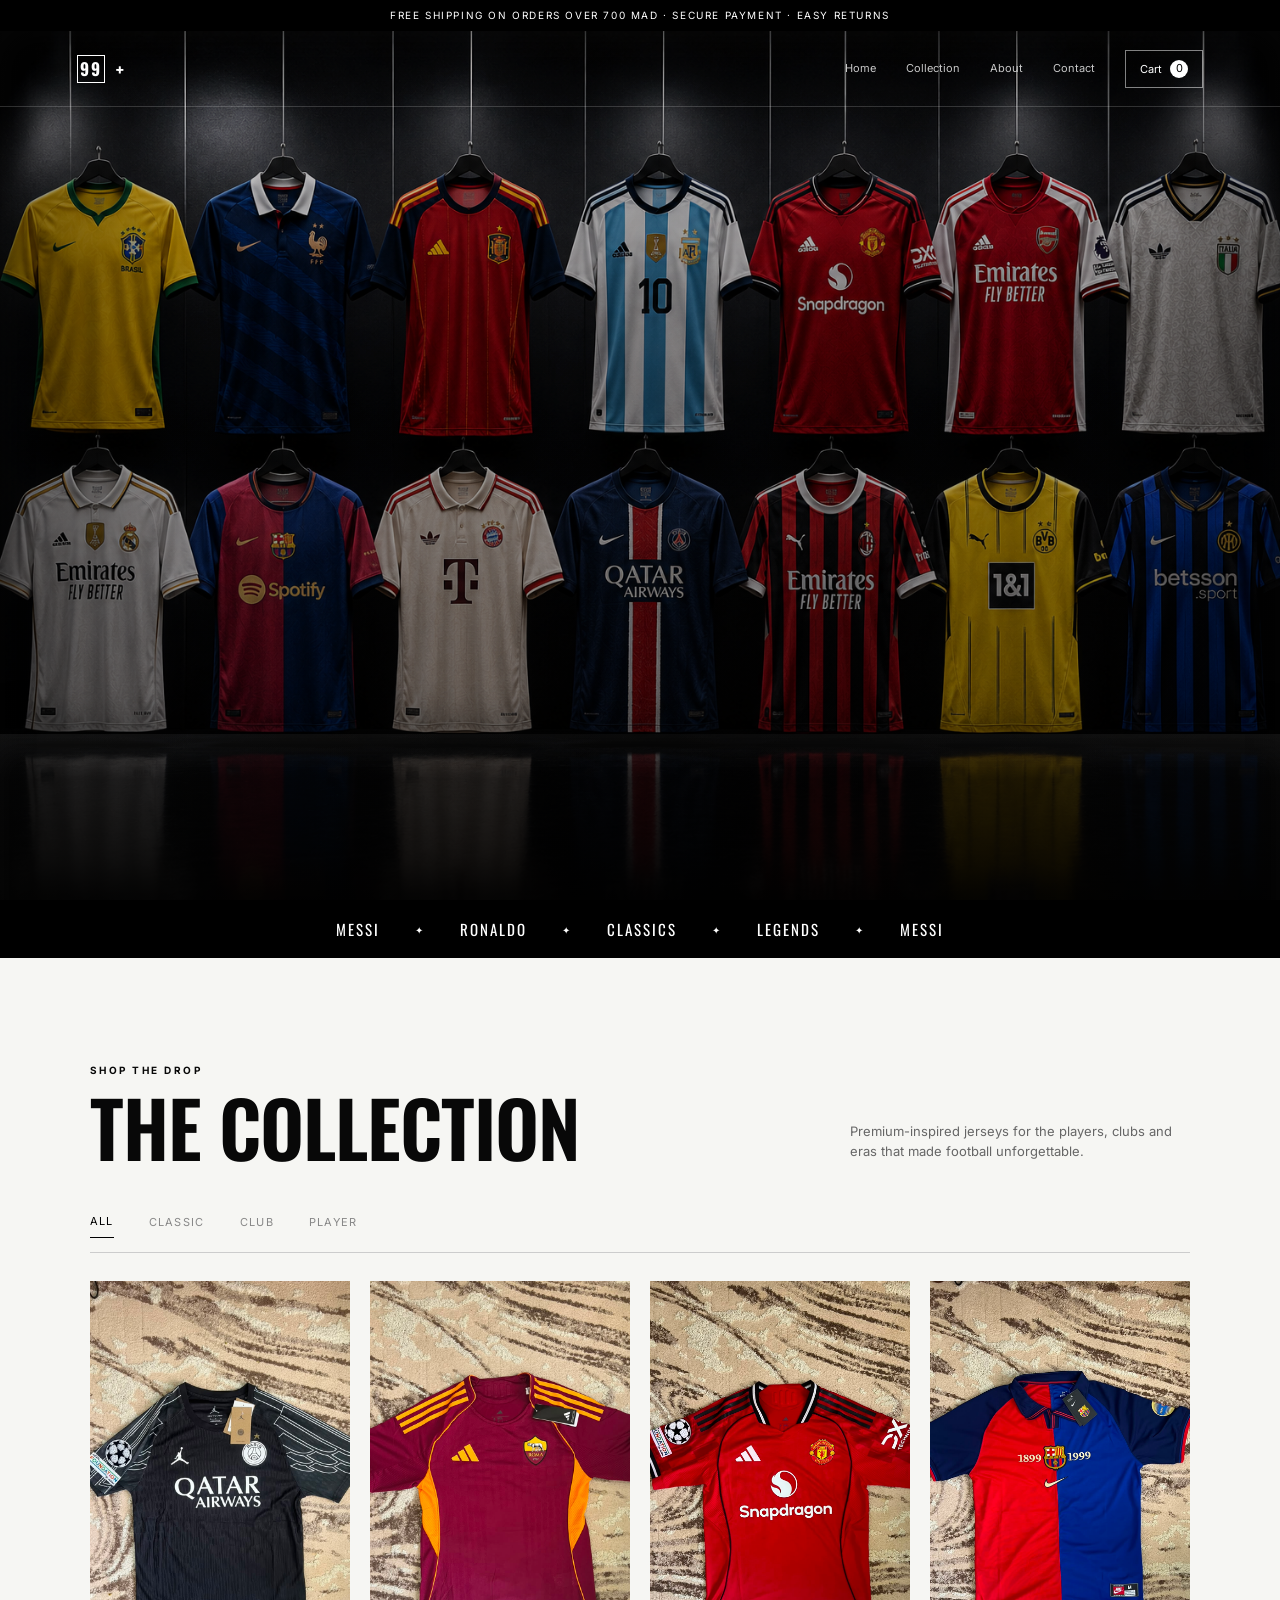
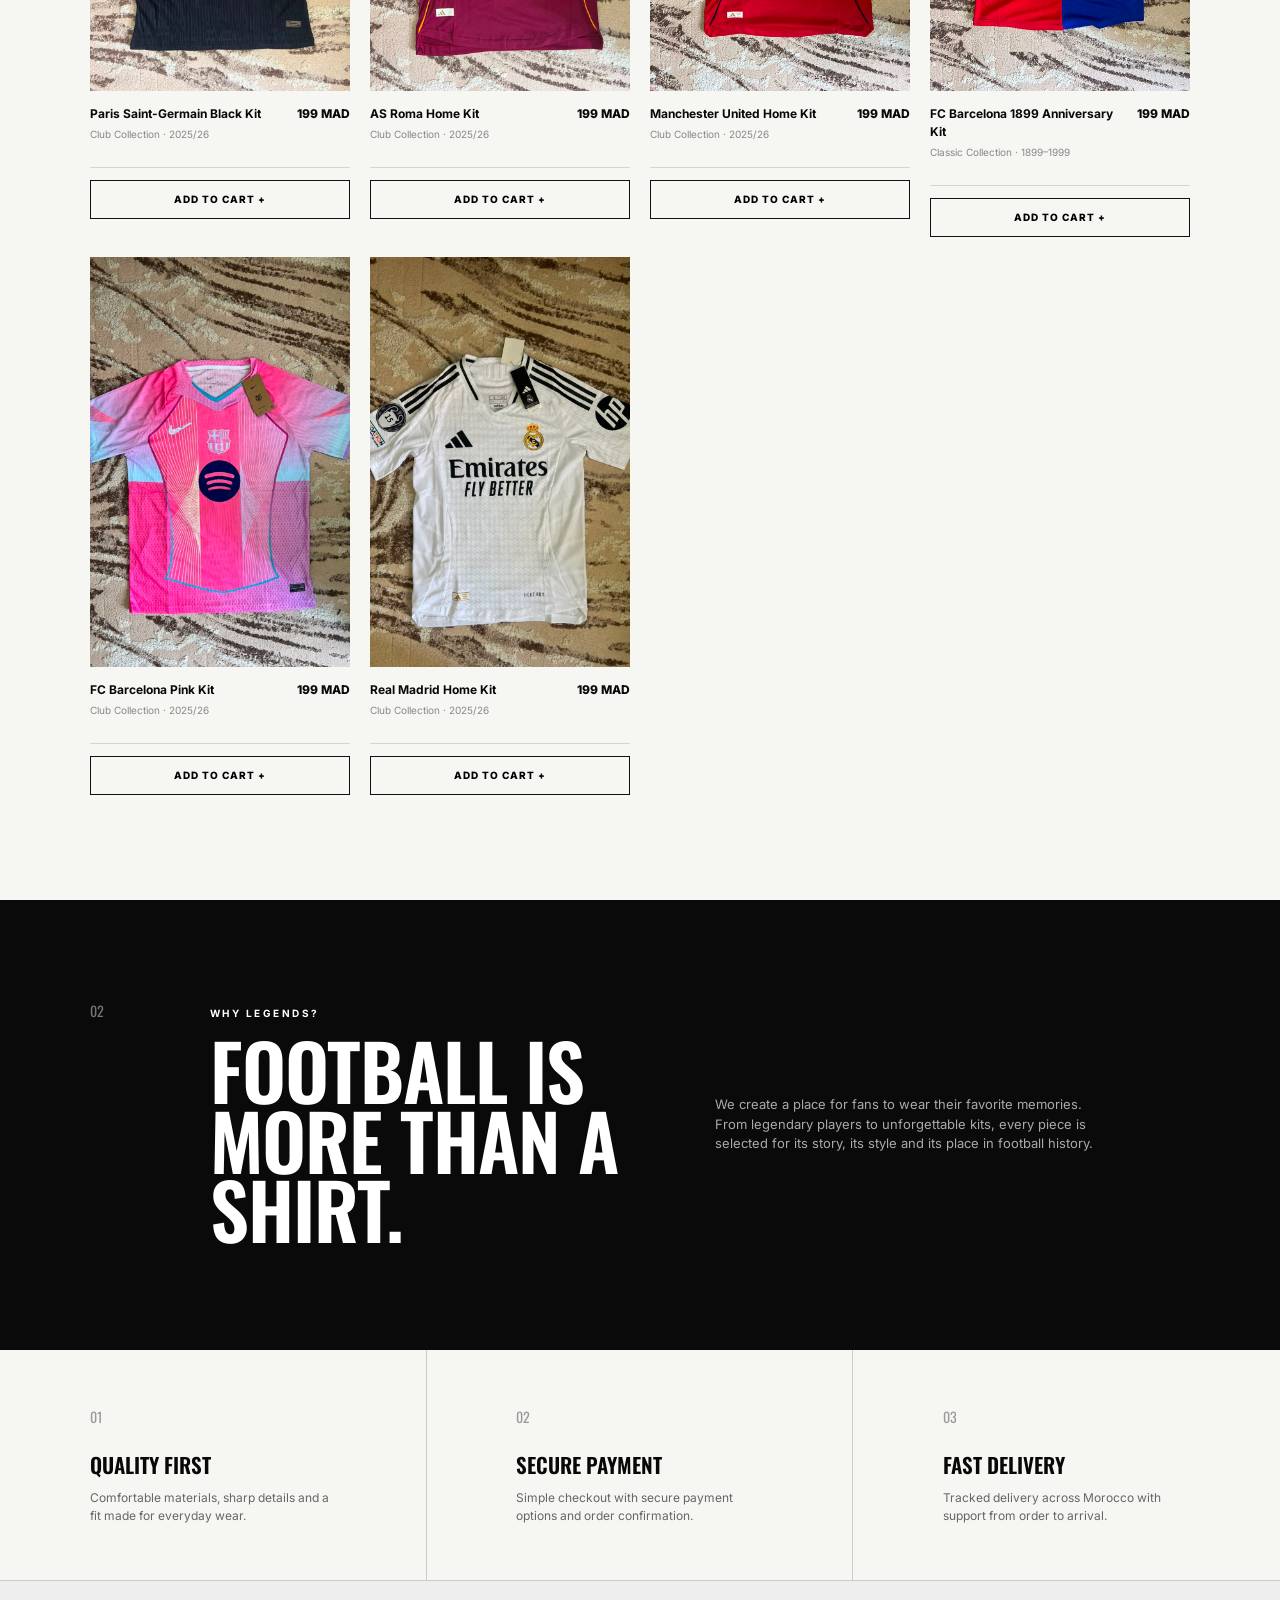
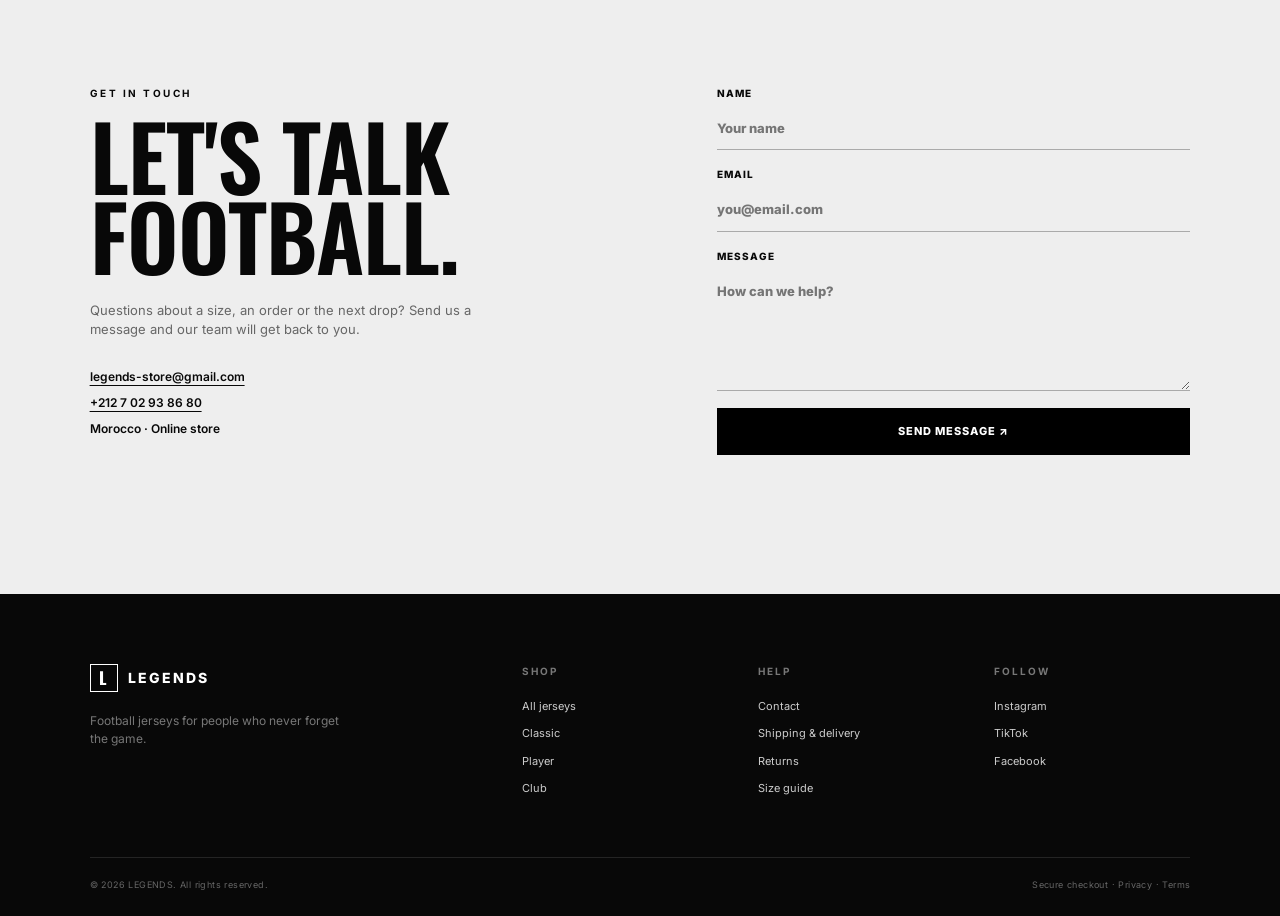
==== index.html @ b85f041c "Initial commit: LEGENDS store + admin + backend" ====
<!DOCTYPE html>
<html lang="en">
<head>
  <meta charset="UTF-8">
  <meta name="viewport" content="width=device-width, initial-scale=1.0">
  <meta name="description" content="LEGENDS — premium football jerseys inspired by the greatest players and clubs.">
  <title> +99— Football Jerseys</title>
  <link rel="preconnect" href="https://fonts.googleapis.com">
  <link rel="preconnect" href="https://fonts.gstatic.com" crossorigin>
  <link href="https://fonts.googleapis.com/css2?family=Inter:wght@400;500;600;700;800&family=Oswald:wght@500;600;700&display=swap" rel="stylesheet">
  <link rel="stylesheet" href="style.css">
</head>
<body>
  <div class="announcement">FREE SHIPPING ON ORDERS OVER 700 MAD · SECURE PAYMENT · EASY RETURNS</div>

  <header class="site-header">
    <a class="logo" href="#home" aria-label="Legends home">
      <span class="logo-mark">99</span>
      <span>+</span>
    </a>

    <button class="menu-toggle" aria-label="Open menu" aria-expanded="false">☰</button>

    <nav class="nav" id="nav">
      <a href="#home">Home</a>
      <a href="#collection">Collection</a>
      <a href="#about">About</a>
      <a href="#contact">Contact</a>
      <button class="cart-button" id="cartBtn" aria-label="Open shopping cart">
        Cart <span id="cartCount">0</span>
      </button>
    </nav>
  </header>

  <main id="home">
    <section class="hero gallery-hero" aria-label="Featured football jerseys gallery">
      <div class="gallery-wall">
        <div class="gallery-row row-top">
          

       
      </div>
    </section>

    <section class="ticker" aria-label="Store highlights">
      <span>MESSI</span><i>✦</i><span>RONALDO</span><i>✦</i><span>CLASSICS</span><i>✦</i><span>LEGENDS</span><i>✦</i><span>MESSI</span>
    </section>

    <section class="section collection-section" id="collection">
      <div class="section-heading">
        <div>
          <p class="eyebrow">SHOP THE DROP</p>
          <h2>THE COLLECTION</h2>
        </div>
        <p class="section-intro">Premium-inspired jerseys for the players, clubs and eras that made football unforgettable.</p>
      </div>

      <div class="filters">
        <button class="filter active" data-filter="all">All</button>
        <button class="filter" data-filter="classic">Classic</button>
        <button class="filter" data-filter="club">Club</button>
        <button class="filter" data-filter="player">Player</button>
      </div>

      <div class="product-grid" id="productGrid"></div>
    </section>

    <section class="manifesto" id="about">
      <div class="manifesto-number">02</div>
      <div>
        <p class="eyebrow">WHY LEGENDS?</p>
        <h2>FOOTBALL IS<br><span>MORE THAN A SHIRT.</span></h2>
      </div>
      <p>We create a place for fans to wear their favorite memories. From legendary players to unforgettable kits, every piece is selected for its story, its style and its place in football history.</p>
    </section>

    <section class="features">
      <article><span>01</span><h3>QUALITY FIRST</h3><p>Comfortable materials, sharp details and a fit made for everyday wear.</p></article>
      <article><span>02</span><h3>SECURE PAYMENT</h3><p>Simple checkout with secure payment options and order confirmation.</p></article>
      <article><span>03</span><h3>FAST DELIVERY</h3><p>Tracked delivery across Morocco with support from order to arrival.</p></article>
    </section>

    <section class="contact section" id="contact">
      <div class="contact-copy">
        <p class="eyebrow">GET IN TOUCH</p>
        <h2>LET'S TALK<br>FOOTBALL.</h2>
        <p>Questions about a size, an order or the next drop? Send us a message and our team will get back to you.</p>
        <div class="contact-details">
          <a href="mailto:hello@legends-store.com">legends-store@gmail.com</a>
          <a href="tel:+212600000000">+212 7 02 93 86 80</a>
          <span>Morocco · Online store</span>
        </div>
      </div>
      <form class="contact-form" id="contactForm">
        <label>Name<input required type="text" name="name" placeholder="Your name"></label>
        <label>Email<input required type="email" name="email" placeholder="you@email.com"></label>
        <label>Message<textarea required name="message" rows="5" placeholder="How can we help?"></textarea></label>
        <button class="btn btn-dark" type="submit">Send message ↗</button>
        <p class="form-note" id="contactNote"></p>
      </form>
    </section>
  </main>

  <footer class="footer">
    <div class="footer-top">
      <div>
        <a class="logo footer-logo" href="#home"><span class="logo-mark">L</span><span>LEGENDS</span></a>
        <p>Football jerseys for people who never forget the game.</p>
      </div>
      <div class="footer-col"><h4>SHOP</h4><a href="#collection">All jerseys</a><a href="#collection">Classic</a><a href="#collection">Player</a><a href="#collection">Club</a></div>
      <div class="footer-col"><h4>HELP</h4><a href="#contact">Contact</a><a href="#">Shipping & delivery</a><a href="#">Returns</a><a href="#">Size guide</a></div>
      <div class="footer-col"><h4>FOLLOW</h4><a href="#">Instagram</a><a href="#">TikTok</a><a href="#">Facebook</a></div>
    </div>
    <div class="footer-bottom"><span>© 2026 LEGENDS. All rights reserved.</span><span>Secure checkout · Privacy · Terms</span></div>
  </footer>

  <aside class="cart-drawer" id="cartDrawer" aria-hidden="true">
    <div class="cart-head"><h2>YOUR CART</h2><button id="closeCart" aria-label="Close cart">×</button></div>
    <div class="cart-items" id="cartItems"><div class="empty-cart">Your cart is empty.<br><a href="#collection">Explore the collection →</a></div></div>
    <div class="cart-footer">
      <div class="subtotal"><span>Subtotal</span><strong id="cartTotal">0 MAD</strong></div>
      <button class="btn btn-dark full" id="checkoutBtn">Proceed to payment</button>
      <small>Secure checkout · Payment on confirmation</small>
    </div>
  </aside>
  <div class="drawer-backdrop" id="backdrop"></div>

  <div class="modal" id="checkoutModal" aria-hidden="true">
    <div class="modal-card">
      <button class="modal-close" id="closeModal">×</button>
      <p class="eyebrow">CHECKOUT</p>
      <h2>PAYMENT DETAILS</h2>
      <form id="checkoutForm">
        <div class="two"><label>Full name<input required name="name"></label><label>Phone<input required name="phone" type="tel"></label></div>
        <label>Address<input required name="address" placeholder="City, street, building"></label>
        <label>Payment method
          <select name="payment"><option>Cash on delivery</option><option>Bank transfer</option><option>Card payment</option></select>
        </label>
        <div class="checkout-summary"><span>Order total</span><strong id="checkoutTotal">0 MAD</strong></div>
        <button class="btn btn-dark full" type="submit">Confirm order</button>
        <p class="form-note" id="checkoutNote"></p>
      </form>
    </div>
  </div>

  <script src="script.js"></script>
</body>
</html>
---- style.css ----
*{box-sizing:border-box;margin:0;padding:0}
:root{--black:#080808;--white:#f6f6f3;--gray:#a6a6a1;--line:rgba(255,255,255,.14);--darkline:#deded9}
html{scroll-behavior:smooth}
body{font-family:Inter,Arial,sans-serif;background:var(--white);color:var(--black);line-height:1.5}
a{text-decoration:none;color:inherit}
button,input,textarea,select{font:inherit}
.announcement{height:31px;background:#000;color:#fff;text-align:center;font-size:10px;letter-spacing:1.6px;padding:8px 10px}
.site-header{position:absolute;z-index:20;top:31px;left:0;width:100%;height:76px;display:flex;align-items:center;justify-content:space-between;padding:0 6vw;color:#fff;border-bottom:1px solid rgba(255,255,255,.17)}
.logo{display:flex;align-items:center;gap:10px;font-weight:800;letter-spacing:2px;font-size:14px}
.logo-mark{display:grid;place-items:center;width:28px;height:28px;border:1px solid currentColor;font-family:Oswald,sans-serif;font-size:17px}
.nav{display:flex;align-items:center;gap:30px;font-size:11px}
.nav>a{opacity:.78;transition:.2s}.nav>a:hover{opacity:1}
.cart-button{border:1px solid rgba(255,255,255,.5);background:transparent;color:#fff;padding:9px 14px;cursor:pointer;font-size:11px}
.cart-button span{display:inline-grid;place-items:center;margin-left:5px;width:18px;height:18px;border-radius:50%;background:#fff;color:#000}
.menu-toggle{display:none;background:none;border:0;color:#fff;font-size:25px}
.hero{height:calc(100vh - 31px);min-height:680px;position:relative;overflow:hidden;background:radial-gradient(circle at center,rgba(255,255,255,.18),rgba(255,255,255,0) 24%),#050505;color:#fff}
.gallery-hero{background:linear-gradient(180deg,#010101 0%,#040404 100%)}
.gallery-wall{position:absolute;inset:0;padding:90px 2vw 26px;display:flex;flex-direction:column;justify-content:center;gap:18px;background-image:url("image/b61315d9-5511-4342-87cf-d696ae1f8bdb.png");background-size:cover;background-position:center center;background-repeat:no-repeat;box-shadow: inset 0 0 40px rgba(255,255,255,.04), inset 0 -20px 30px rgba(0,0,0,.55);}
.gallery-wall::before{content:"";position:absolute;inset:0;background:linear-gradient(90deg,rgba(0,0,0,.42),rgba(0,0,0,.18) 14%,rgba(0,0,0,.18) 86%,rgba(0,0,0,.42)),linear-gradient(180deg,rgba(0,0,0,.02),rgba(0,0,0,.38));}
.gallery-wall::after{content:"";position:absolute;left:0;right:0;bottom:-14px;height:180px;background:linear-gradient(180deg, rgba(0,0,0,0), rgba(0,0,0,.62) 25%, rgba(0,0,0,.9) 100%),linear-gradient(90deg, rgba(255,255,255,.03), rgba(255,255,255,0), rgba(255,255,255,.03));box-shadow:inset 0 18px 26px rgba(255,255,255,.03), 0 -20px 30px rgba(0,0,0,.25);}
.gallery-row{position:relative;z-index:1;display:grid;grid-template-columns:repeat(8,minmax(90px,1fr));gap:18px;justify-items:center;align-items:end}
.row-bottom{margin-top:8px}
.shirt-card{position:relative;display:flex;align-items:flex-start;justify-content:center;height:250px;width:100%}
.hanger{position:absolute;top:-18px;width:2px;height:36px;background:rgba(255,255,255,.72);box-shadow:0 0 12px rgba(255,255,255,.18)}
.hanger::before{content:"";position:absolute;left:-5px;top:0;width:12px;height:2px;background:rgba(255,255,255,.72);border-radius:2px}
.hanger::after{content:"";position:absolute;left:-8px;top:-2px;width:18px;height:4px;background:rgba(10,10,10,.9);border-radius:2px}

.eyebrow{font-size:10px;font-weight:700;letter-spacing:2.5px;margin-bottom:14px}
.hero h1,.manifesto h2,.contact h2,.section h2,.modal h2{font-family:Oswald,Impact,sans-serif;font-weight:600;line-height:.9;letter-spacing:-1px}
.hero h1{font-size:clamp(55px,8vw,115px)}
.hero h1 span,.manifesto h2 span{color:#fff}
.hero-copy{max-width:430px;margin:24px 0;font-size:14px;color:#ddd}
.hero-actions{display:flex;gap:10px}
.btn{display:inline-flex;align-items:center;justify-content:center;border:1px solid transparent;padding:14px 22px;font-size:11px;font-weight:800;letter-spacing:1px;text-transform:uppercase;cursor:pointer;transition:.2s}
.btn-light{background:#fff;color:#000}.btn-light:hover{background:#ddd}
.btn-outline{border-color:#fff;color:#fff;background:transparent}.btn-outline:hover{background:#fff;color:#000}
.btn-dark{background:#000;color:#fff}.btn-dark:hover{background:#252525}
.hero-side{position:absolute;right:6vw;bottom:11vh;font-size:10px;letter-spacing:2px}
.ticker{height:58px;background:#000;color:#fff;display:flex;align-items:center;justify-content:center;gap:35px;overflow:hidden;font-family:Oswald,sans-serif;font-size:15px;letter-spacing:2px;white-space:nowrap}.ticker i{font-style:normal;font-size:10px}
.section{padding:105px 7vw}
.collection-section{background:#f6f6f3}
.section-heading{display:flex;justify-content:space-between;align-items:end;margin-bottom:45px}
.section h2{font-size:clamp(45px,6vw,80px)}
.section-intro{max-width:340px;color:#666;font-size:13px}
.filters{display:flex;gap:10px;border-bottom:1px solid #ccc;padding-bottom:14px;margin-bottom:28px}
.filter{background:none;border:0;padding:7px 0;margin-right:25px;font-size:11px;text-transform:uppercase;letter-spacing:1.3px;cursor:pointer;color:#888}
.filter.active{color:#000;border-bottom:1px solid #000}
.product-grid{display:grid;grid-template-columns:repeat(4,1fr);gap:20px}
.product-card{position:relative;min-width:0}
.product-visual img{width:100%;height:100%;object-fit:cover;display:block;position:relative;z-index:1;transition:transform .35s ease}
.product-card:hover .product-visual img{transform:scale(1.04)}
.cart-thumb{overflow:hidden}
.cart-thumb img{width:100%;height:100%;object-fit:cover;display:block}
.product-visual{height:410px;background:#e9e9e4;position:relative;display:flex;align-items:center;justify-content:center;overflow:hidden}
.product-visual:before{content:"";position:absolute;width:70%;height:75%;border:1px solid rgba(0,0,0,.08);transform:rotate(8deg);border-radius:45% 45% 18% 18%;top:15%}
.product-visual:after{content:"";position:absolute;width:40%;height:50%;border:1px solid rgba(0,0,0,.08);border-top:0;top:22%;left:30%;border-radius:0 0 12px 12px}
.jersey-badge{z-index:2;font-family:Oswald,sans-serif;font-size:52px;letter-spacing:-2px;color:#fff;text-shadow:0 2px 12px rgba(0,0,0,.25)}
.visual-dark{background:#171717}.visual-white{background:#e9e9e4}.visual-gray{background:#bdbdb8}.visual-stripe{background:repeating-linear-gradient(90deg,#e9e9e4 0 28px,#151515 28px 34px)}
.visual-red{background:linear-gradient(145deg,#121212 0 50%,#eee 50%)}
.product-info{padding:14px 0 25px;display:flex;justify-content:space-between;gap:10px;border-bottom:1px solid #d5d5d0}
.product-name{font-size:12px;font-weight:700}.product-meta{font-size:10px;color:#888;margin-top:4px}
.product-price{font-size:12px;font-weight:800;white-space:nowrap}
.add-cart{margin-top:12px;width:100%;border:1px solid #111;background:transparent;padding:11px;font-size:10px;font-weight:800;letter-spacing:1px;cursor:pointer;text-transform:uppercase}.add-cart:hover{background:#000;color:#fff}
.manifesto{background:#0a0a0a;color:#fff;min-height:450px;padding:100px 7vw;display:grid;grid-template-columns:90px 1fr 1fr;gap:30px;align-items:center}
.manifesto-number{font-family:Oswald;font-size:14px;color:#777;align-self:start}.manifesto h2{font-size:clamp(48px,6vw,85px)}.manifesto>p{color:#aaa;max-width:390px;font-size:13px}
.features{display:grid;grid-template-columns:repeat(3,1fr);border-bottom:1px solid #ccc}
.features article{padding:55px 7vw;border-right:1px solid #ccc}.features article:last-child{border:0}
.features span{font:14px Oswald;color:#999}.features h3{font:600 21px Oswald;margin:20px 0 9px}.features p{font-size:12px;color:#666;max-width:300px}
.contact{display:grid;grid-template-columns:1fr 1fr;gap:12vw;background:#eee}
.contact h2{font-size:clamp(55px,7vw,100px)}.contact-copy>p:not(.eyebrow){max-width:420px;margin:25px 0;color:#666;font-size:13px}
.contact-details{display:flex;flex-direction:column;gap:8px;font-size:12px;font-weight:600;margin-top:28px}.contact-details a{text-decoration:underline;text-underline-offset:4px}
.contact-form{display:flex;flex-direction:column;gap:17px;align-self:center}
label{display:flex;flex-direction:column;gap:7px;font-size:10px;font-weight:800;text-transform:uppercase;letter-spacing:1px}
input,textarea,select{width:100%;border:0;border-bottom:1px solid #aaa;background:transparent;padding:11px 0;outline:none;color:#111;font-size:13px;resize:vertical}
input:focus,textarea:focus,select:focus{border-color:#000}
.form-note{font-size:11px;color:#555;min-height:17px}
.footer{background:#080808;color:#fff;padding:70px 7vw 25px}.footer-top{display:grid;grid-template-columns:2fr 1fr 1fr 1fr;gap:40px;padding-bottom:60px}.footer-logo{margin-bottom:20px}.footer-top>div:first-child>p{font-size:12px;color:#777;max-width:250px}.footer-col{display:flex;flex-direction:column;gap:11px}.footer-col h4{font-size:10px;letter-spacing:2px;color:#777;margin-bottom:8px}.footer-col a{font-size:11px;color:#ccc}.footer-col a:hover{text-decoration:underline}.footer-bottom{border-top:1px solid #242424;padding-top:20px;display:flex;justify-content:space-between;color:#666;font-size:9px;letter-spacing:.4px}
.cart-drawer{position:fixed;z-index:100;right:-440px;top:0;width:min(440px,100%);height:100vh;background:#fff;color:#000;transition:.35s;display:flex;flex-direction:column}.cart-drawer.open{right:0}.cart-head{height:80px;padding:0 25px;border-bottom:1px solid #ddd;display:flex;align-items:center;justify-content:space-between}.cart-head h2{font:600 25px Oswald}.cart-head button,.modal-close{background:none;border:0;font-size:28px;cursor:pointer}.cart-items{flex:1;overflow:auto;padding:25px}.empty-cart{text-align:center;color:#888;font-size:12px;padding-top:80px}.empty-cart a{text-decoration:underline;display:inline-block;margin-top:12px;color:#000}.cart-row{display:grid;grid-template-columns:70px 1fr auto;gap:13px;padding:0 0 18px;margin-bottom:18px;border-bottom:1px solid #ddd}.cart-thumb{height:80px;background:#171717;display:grid;place-items:center;color:#fff;font:24px Oswald}.cart-row h4{font-size:12px}.cart-row p{font-size:10px;color:#888;margin:4px 0 9px}.qty{display:flex;gap:9px;align-items:center}.qty button{width:21px;height:21px;background:#fff;border:1px solid #ccc;cursor:pointer}.remove{background:none;border:0;text-decoration:underline;font-size:9px;cursor:pointer}.cart-footer{border-top:1px solid #ddd;padding:20px 25px}.subtotal{display:flex;justify-content:space-between;margin-bottom:18px;font-size:13px}.full{width:100%}.cart-footer small{display:block;text-align:center;margin-top:10px;font-size:9px;color:#888}
.drawer-backdrop{position:fixed;inset:0;background:rgba(0,0,0,.5);z-index:90;opacity:0;pointer-events:none;transition:.3s}.drawer-backdrop.show{opacity:1;pointer-events:auto}
.modal{position:fixed;z-index:120;inset:0;background:rgba(0,0,0,.65);display:grid;place-items:center;padding:20px;opacity:0;pointer-events:none;transition:.25s}.modal.open{opacity:1;pointer-events:auto}.modal-card{background:#fff;width:min(560px,100%);padding:40px;position:relative}.modal-card h2{font-size:50px;margin-bottom:28px}.modal-close{position:absolute;right:18px;top:12px}.modal form{display:flex;flex-direction:column;gap:18px}.two{display:grid;grid-template-columns:1fr 1fr;gap:18px}.checkout-summary{border-top:1px solid #ddd;border-bottom:1px solid #ddd;padding:16px 0;display:flex;justify-content:space-between;font-size:13px}
@media(max-width:900px){.nav{gap:15px}.product-grid{grid-template-columns:repeat(2,1fr)}.manifesto{grid-template-columns:50px 1fr}.manifesto>p{grid-column:2}.contact{gap:50px}.footer-top{grid-template-columns:2fr 1fr 1fr}}
@media(max-width:650px){.site-header{padding:0 5vw}.menu-toggle{display:block}.nav{display:none;position:absolute;top:76px;left:0;right:0;background:#080808;padding:22px 5vw;flex-direction:column;align-items:flex-start;border-bottom:1px solid #333}.nav.open{display:flex}.hero-content{left:6vw;right:6vw;bottom:9vh}.hero h1{font-size:60px}.hero-copy{font-size:12px}.hero-actions{flex-wrap:wrap}.section{padding:75px 5vw}.section-heading{display:block}.section-intro{margin-top:18px}.product-grid{grid-template-columns:1fr 1fr;gap:12px}.product-visual{height:280px}.jersey-badge{font-size:38px}.manifesto{display:block;padding:75px 5vw}.manifesto-number{margin-bottom:25px}.manifesto>p{margin-top:30px}.features{grid-template-columns:1fr}.features article{border-right:0;border-bottom:1px solid #ccc;padding:40px 5vw}.contact{grid-template-columns:1fr;padding:75px 5vw}.footer{padding:55px 5vw 22px}.footer-top{grid-template-columns:1fr 1fr;gap:35px}.footer-top>div:first-child{grid-column:1/-1}.footer-bottom{flex-direction:column;gap:7px}.two{grid-template-columns:1fr}.modal-card{padding:30px 22px}.modal-card h2{font-size:40px}}
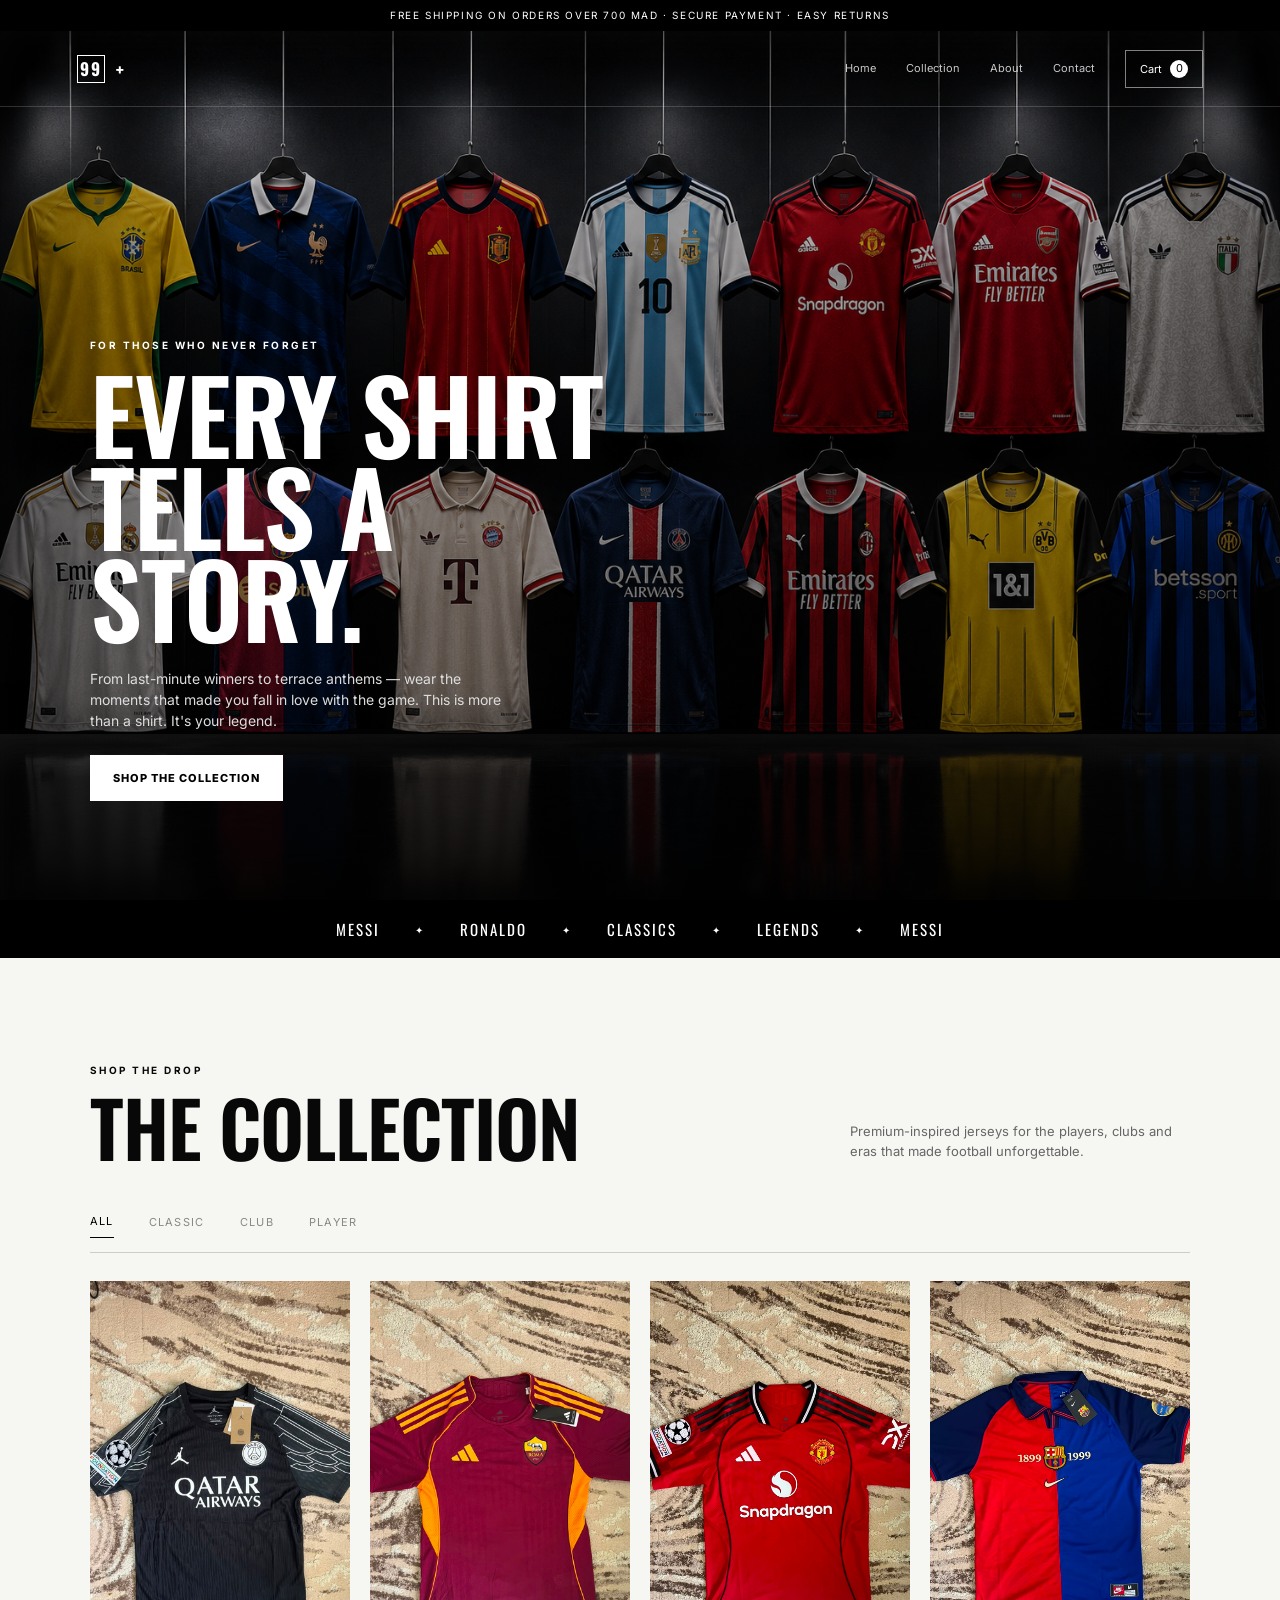
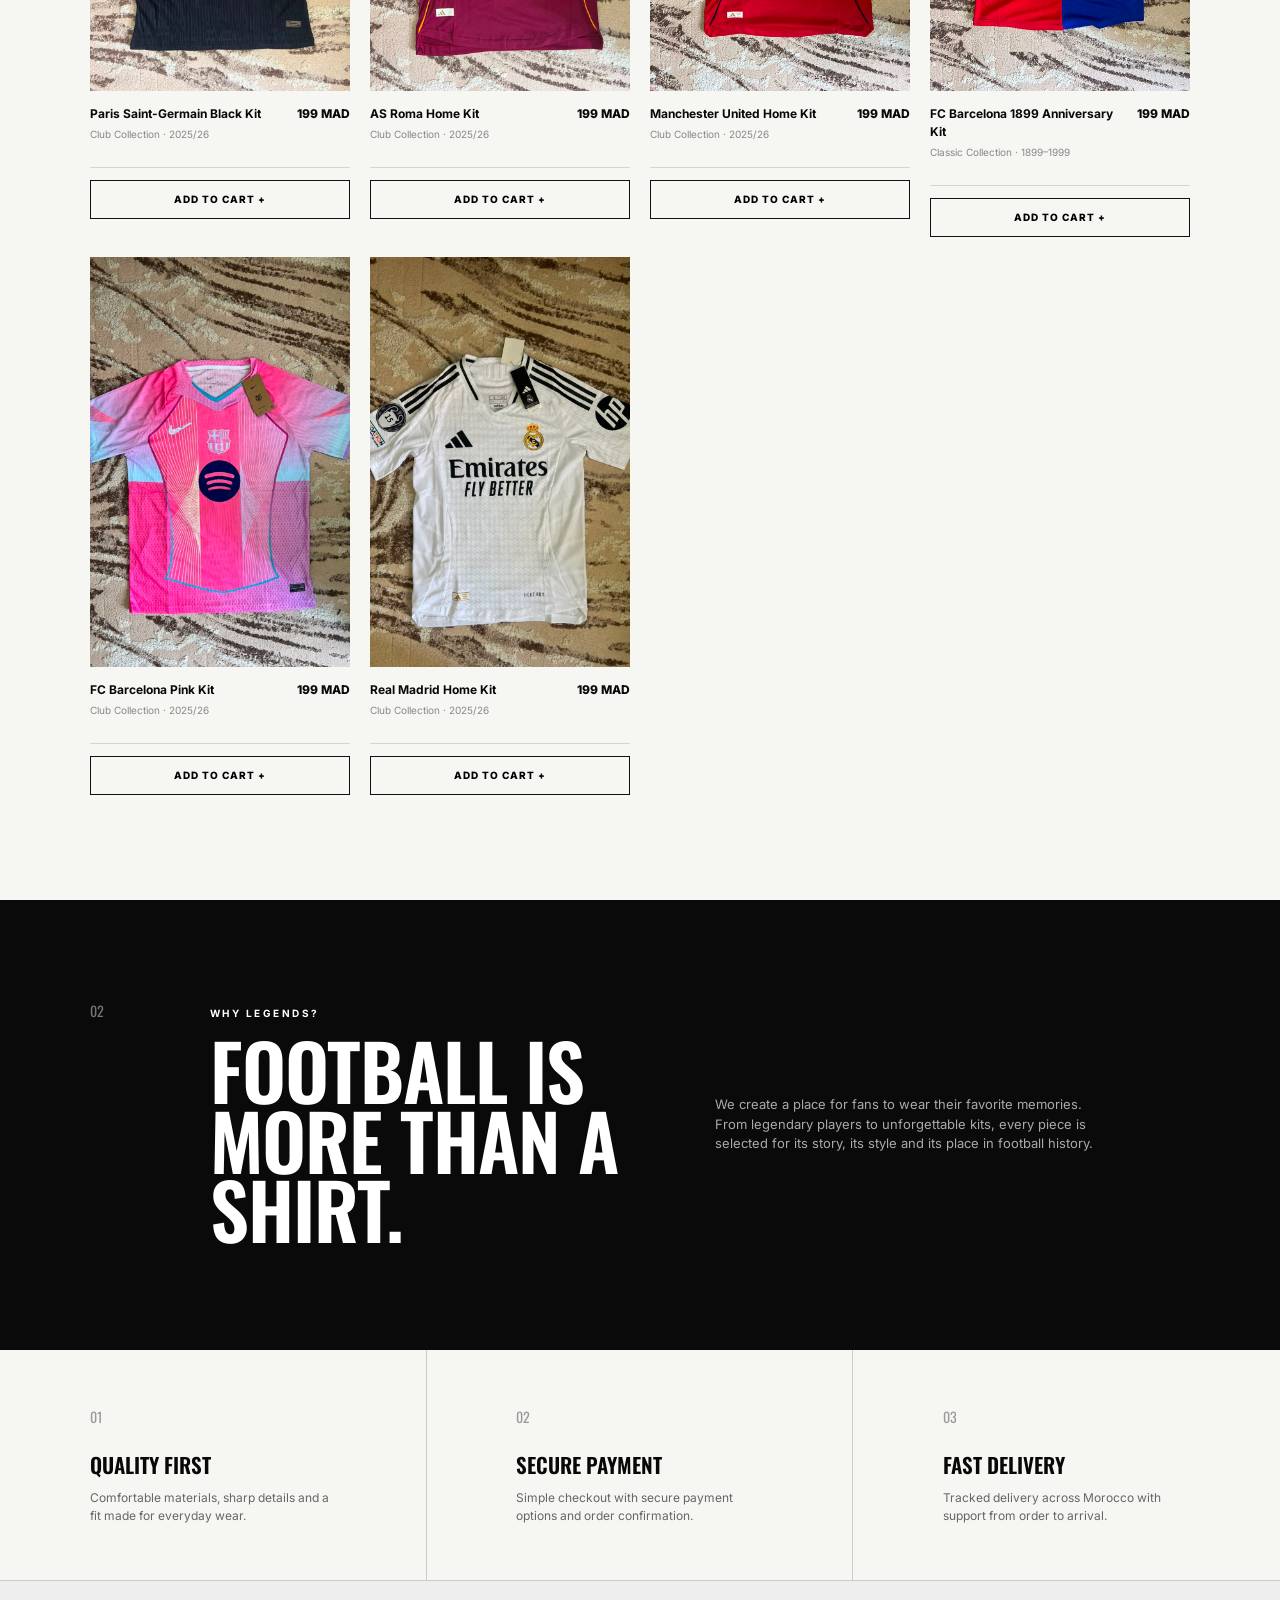
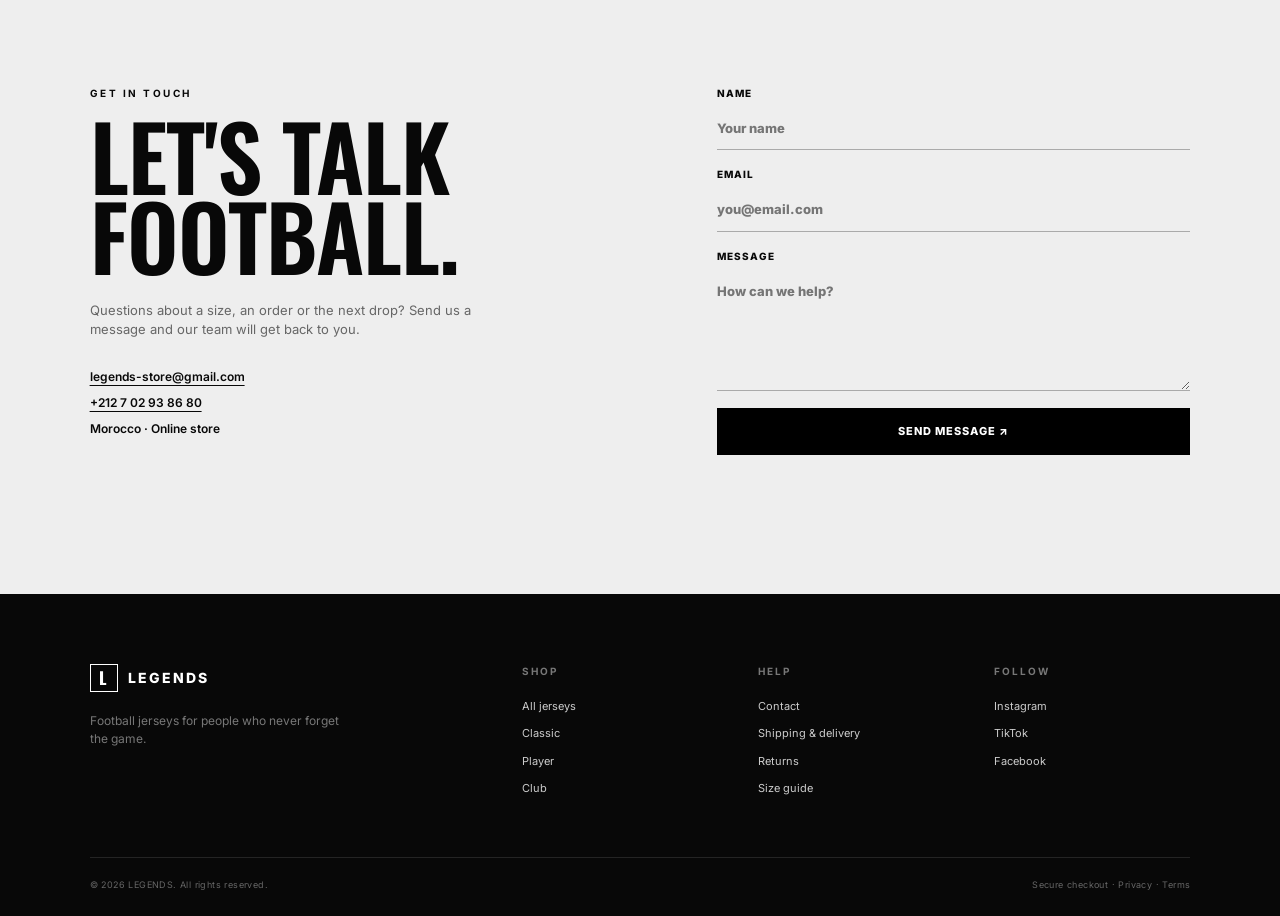
==== commit d4d0b0f5: "Special hero welcome message + backend keys ready" ====
--- a/index.html
+++ b/index.html
@@ -36,9 +36,13 @@
     <section class="hero gallery-hero" aria-label="Featured football jerseys gallery">
       <div class="gallery-wall">
         <div class="gallery-row row-top">
-          
-
-       
+        </div>
+        <div class="hero-content">
+          <p class="eyebrow">FOR THOSE WHO NEVER FORGET</p>
+          <h1>EVERY SHIRT<br><span>TELLS A STORY.</span></h1>
+          <p class="hero-copy">From last-minute winners to terrace anthems — wear the moments that made you fall in love with the game. This is more than a shirt. It's your legend.</p>
+          <div class="hero-actions"><a class="btn btn-light" href="#collection">Shop the collection</a></div>
+        </div>
       </div>
     </section>
 
--- a/style.css
+++ b/style.css
@@ -18,6 +18,7 @@
 .gallery-wall{position:absolute;inset:0;padding:90px 2vw 26px;display:flex;flex-direction:column;justify-content:center;gap:18px;background-image:url("image/b61315d9-5511-4342-87cf-d696ae1f8bdb.png");background-size:cover;background-position:center center;background-repeat:no-repeat;box-shadow: inset 0 0 40px rgba(255,255,255,.04), inset 0 -20px 30px rgba(0,0,0,.55);}
 .gallery-wall::before{content:"";position:absolute;inset:0;background:linear-gradient(90deg,rgba(0,0,0,.42),rgba(0,0,0,.18) 14%,rgba(0,0,0,.18) 86%,rgba(0,0,0,.42)),linear-gradient(180deg,rgba(0,0,0,.02),rgba(0,0,0,.38));}
 .gallery-wall::after{content:"";position:absolute;left:0;right:0;bottom:-14px;height:180px;background:linear-gradient(180deg, rgba(0,0,0,0), rgba(0,0,0,.62) 25%, rgba(0,0,0,.9) 100%),linear-gradient(90deg, rgba(255,255,255,.03), rgba(255,255,255,0), rgba(255,255,255,.03));box-shadow:inset 0 18px 26px rgba(255,255,255,.03), 0 -20px 30px rgba(0,0,0,.25);}
+.hero-content{position:absolute;z-index:2;left:7vw;bottom:11vh;max-width:560px}
 .gallery-row{position:relative;z-index:1;display:grid;grid-template-columns:repeat(8,minmax(90px,1fr));gap:18px;justify-items:center;align-items:end}
 .row-bottom{margin-top:8px}
 .shirt-card{position:relative;display:flex;align-items:flex-start;justify-content:center;height:250px;width:100%}
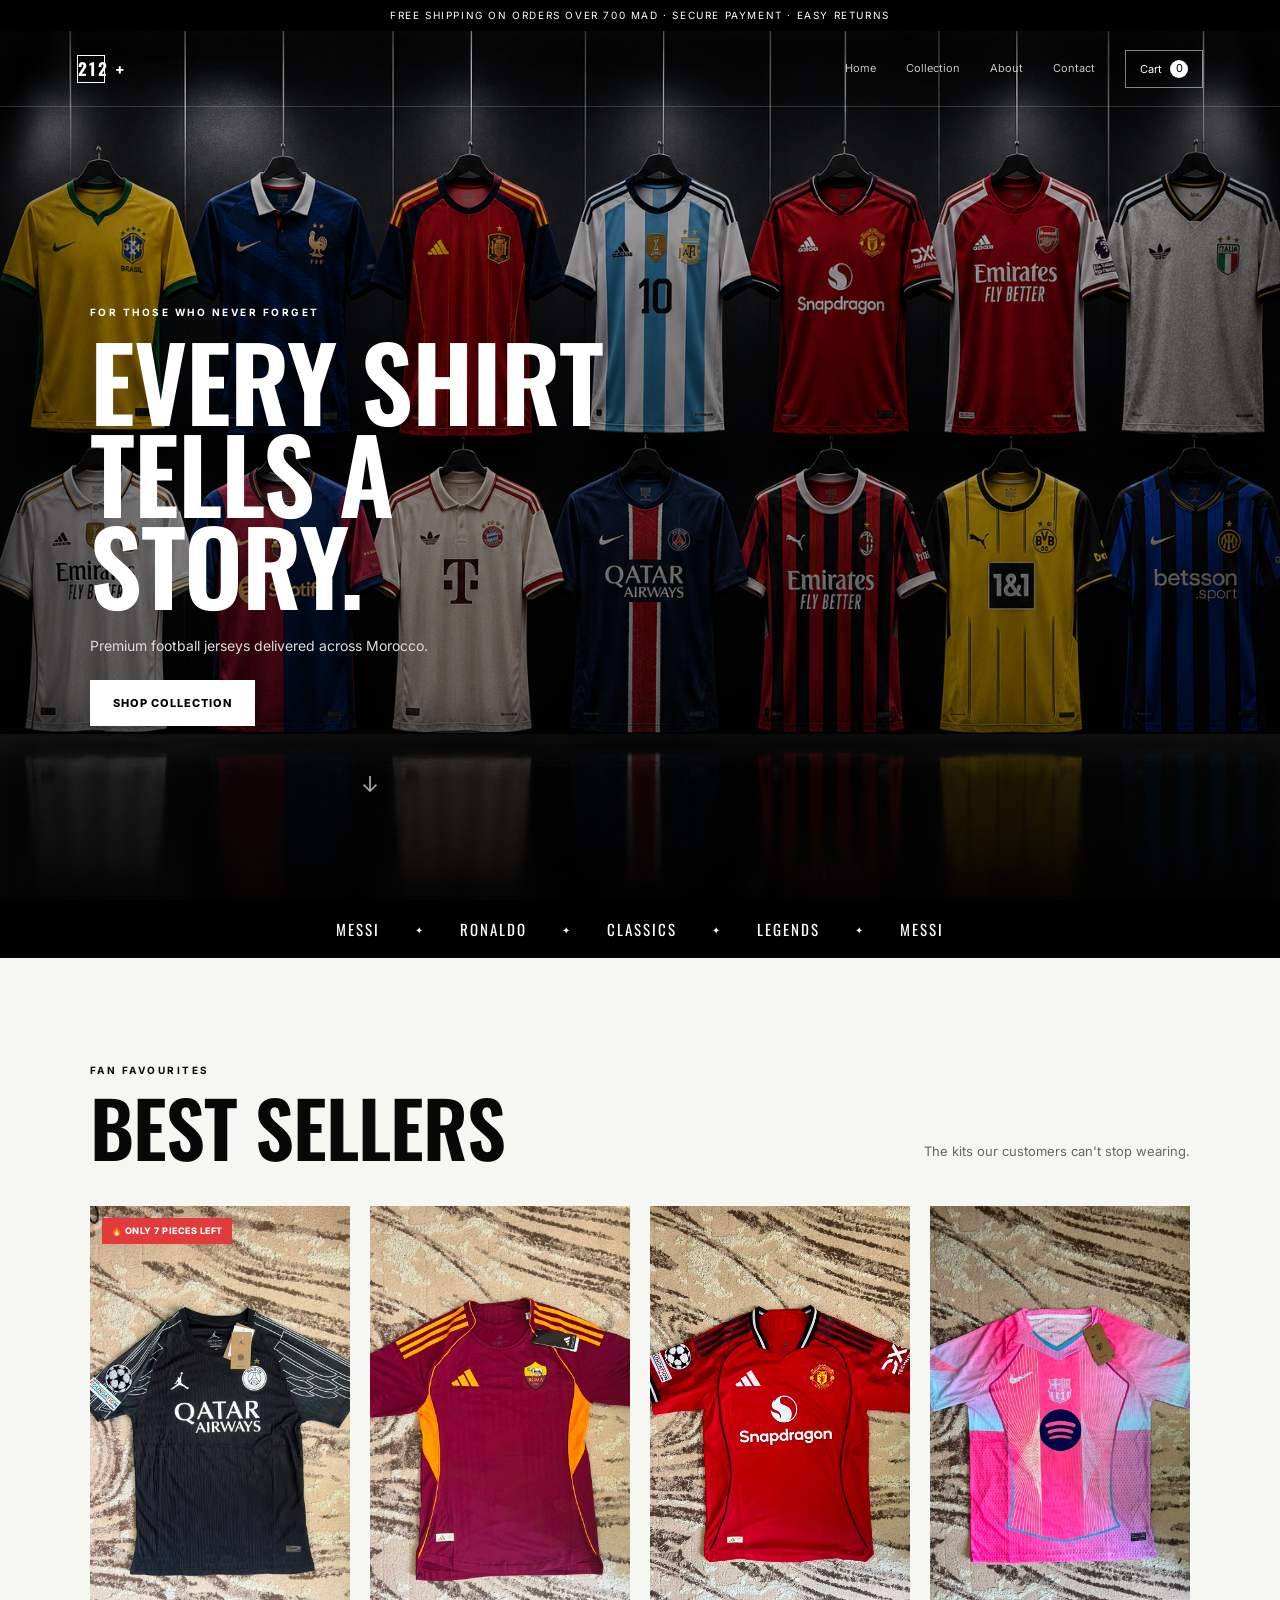
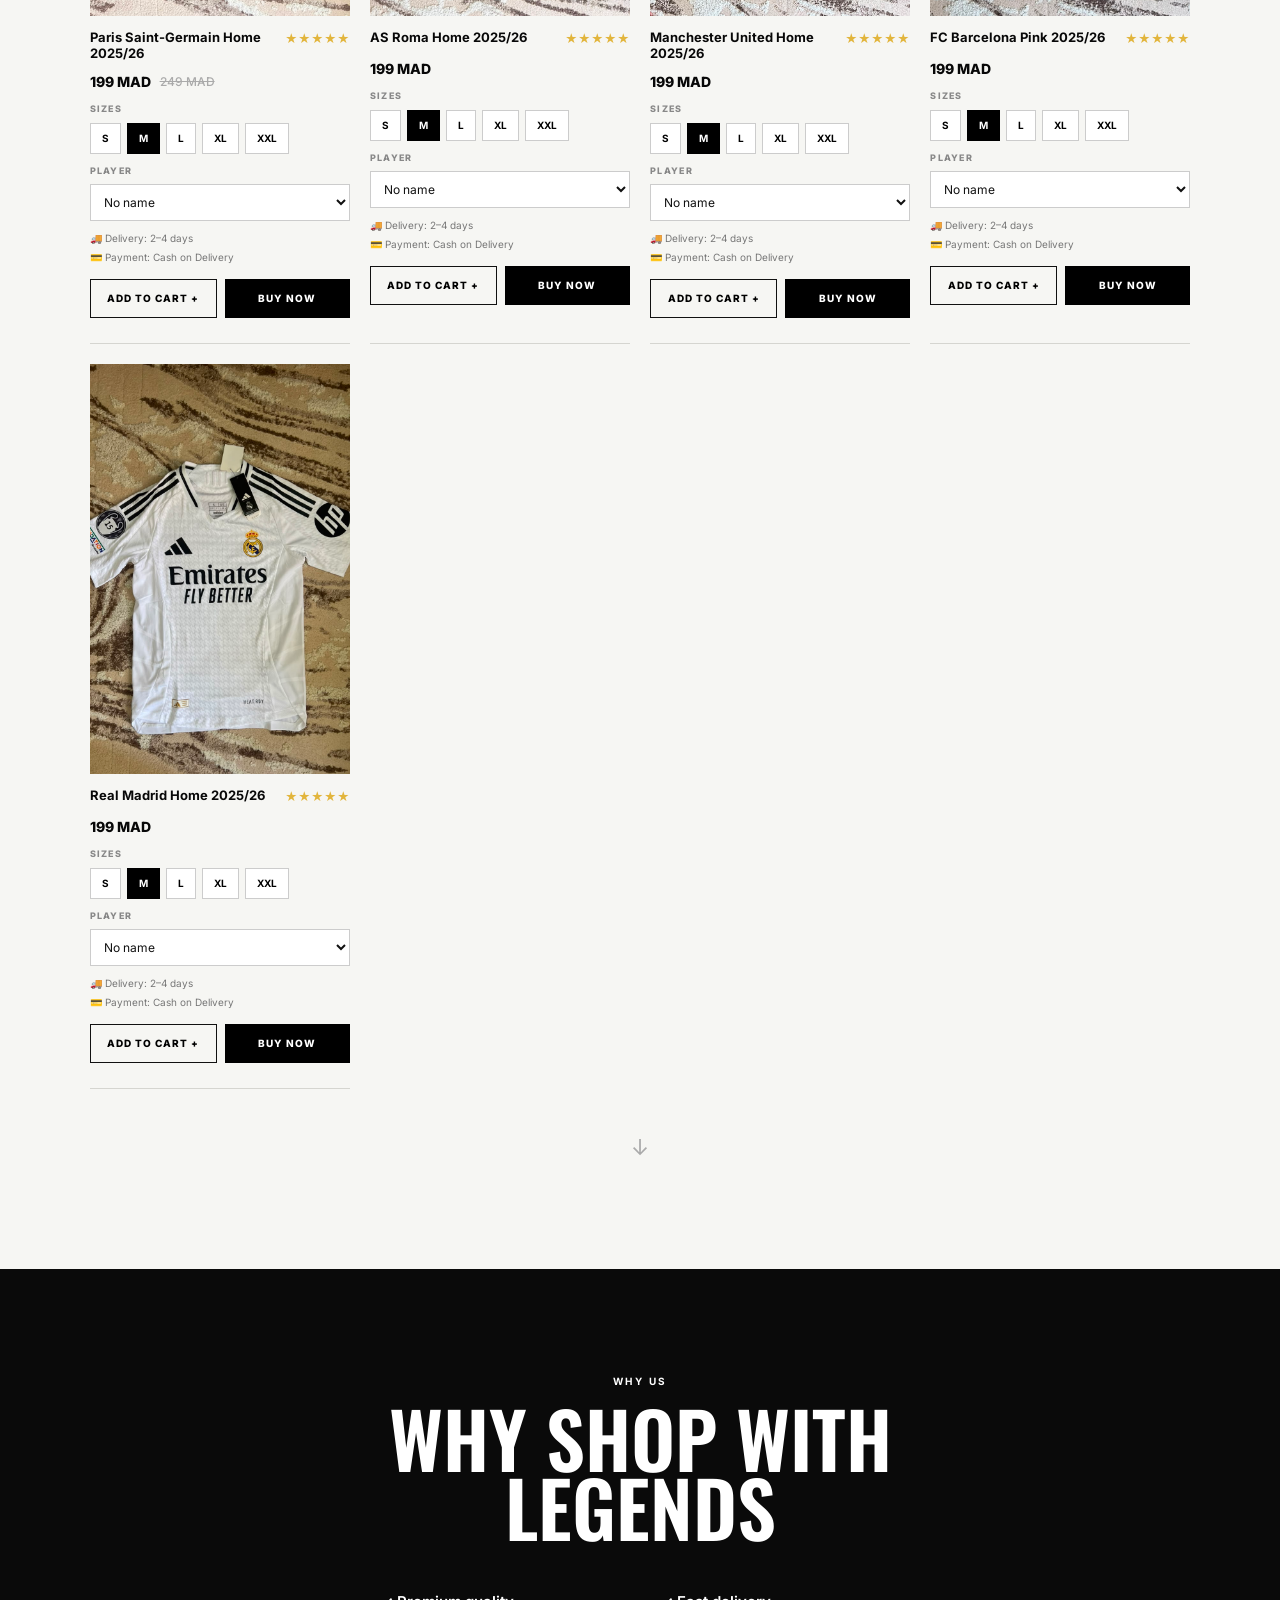
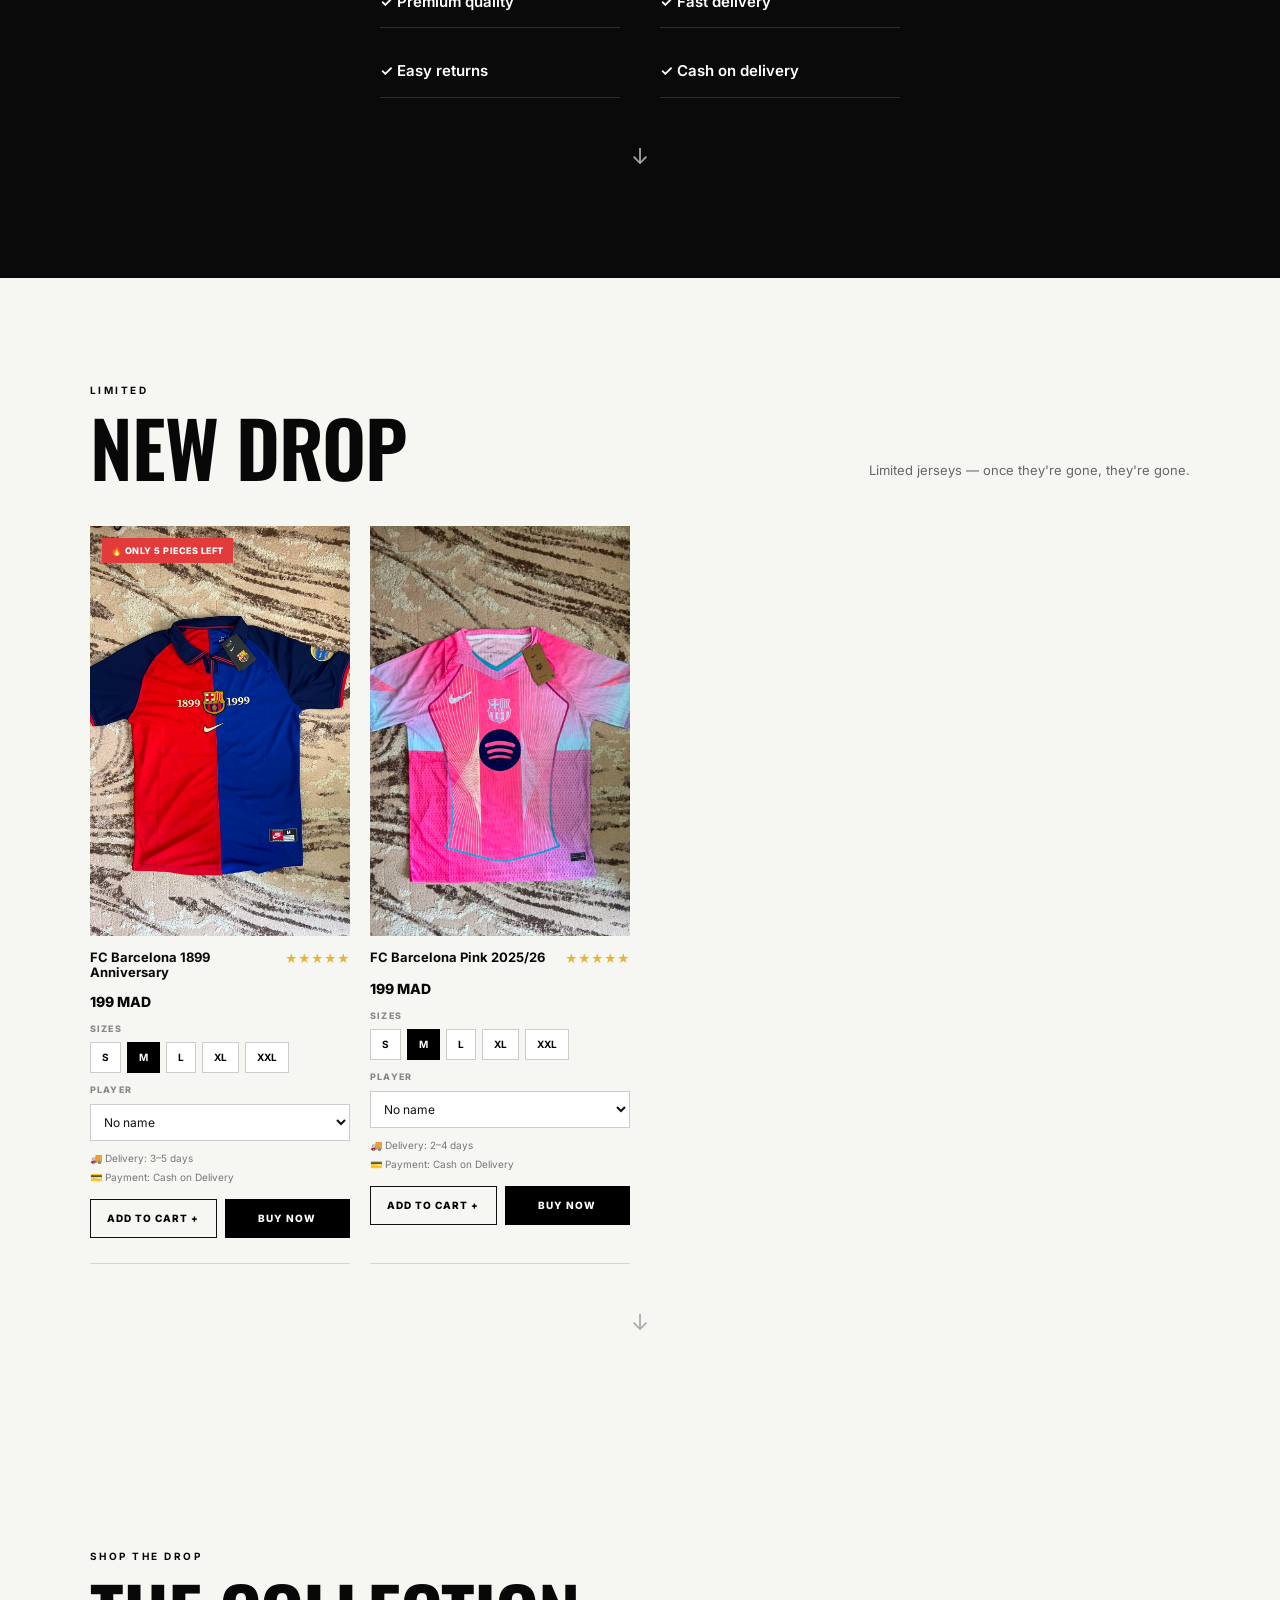
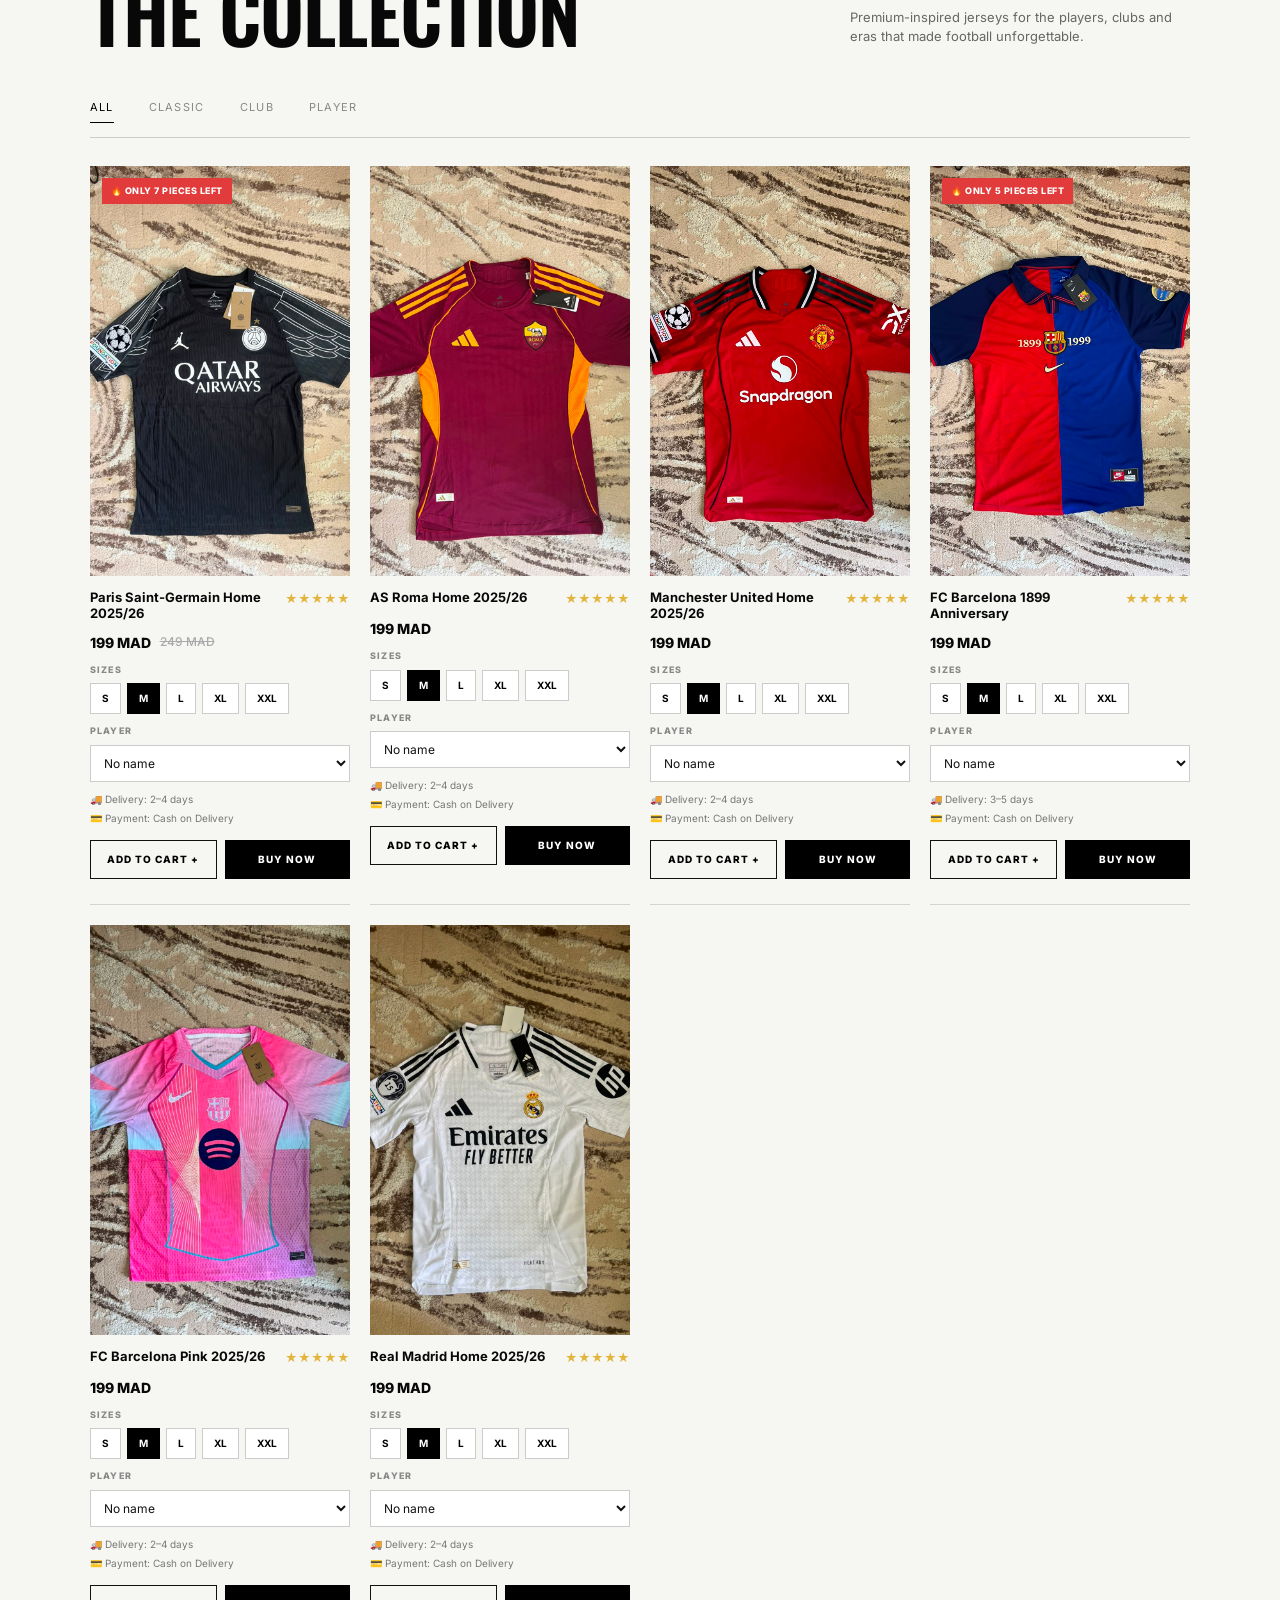
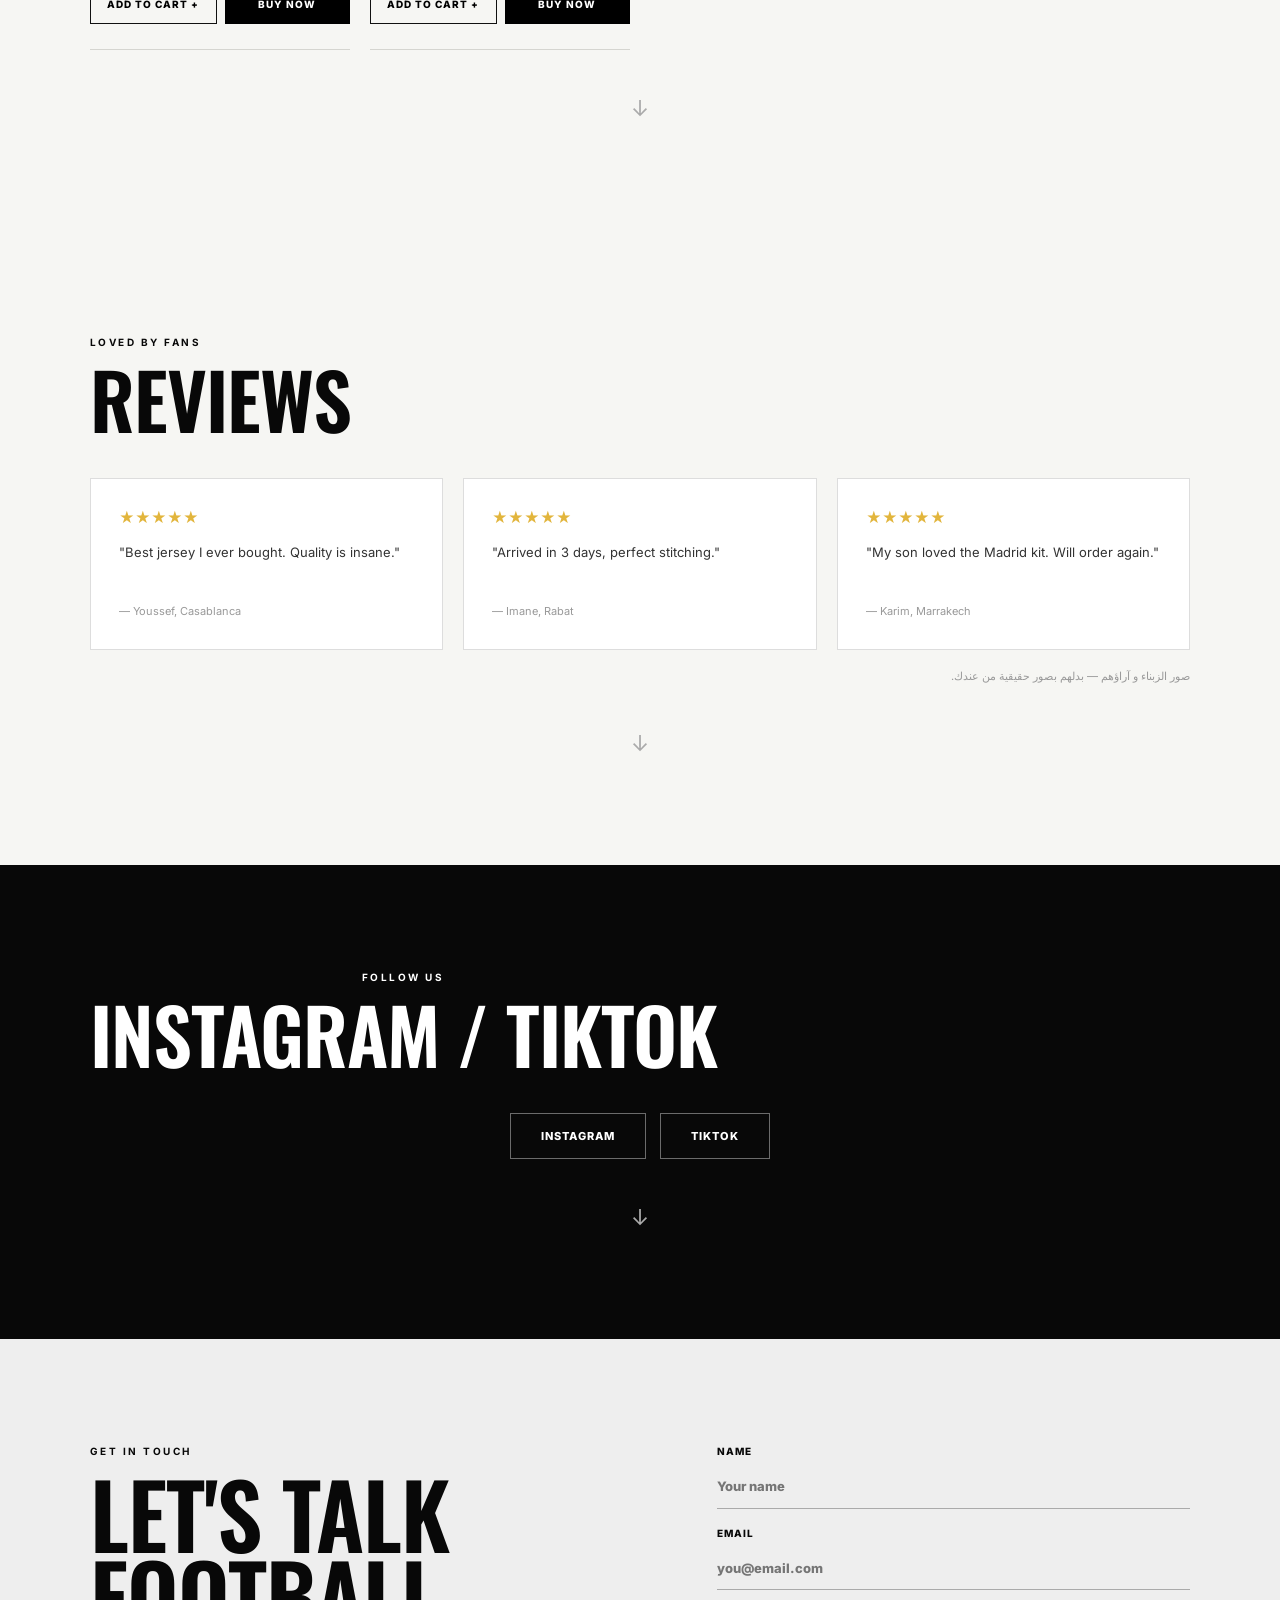
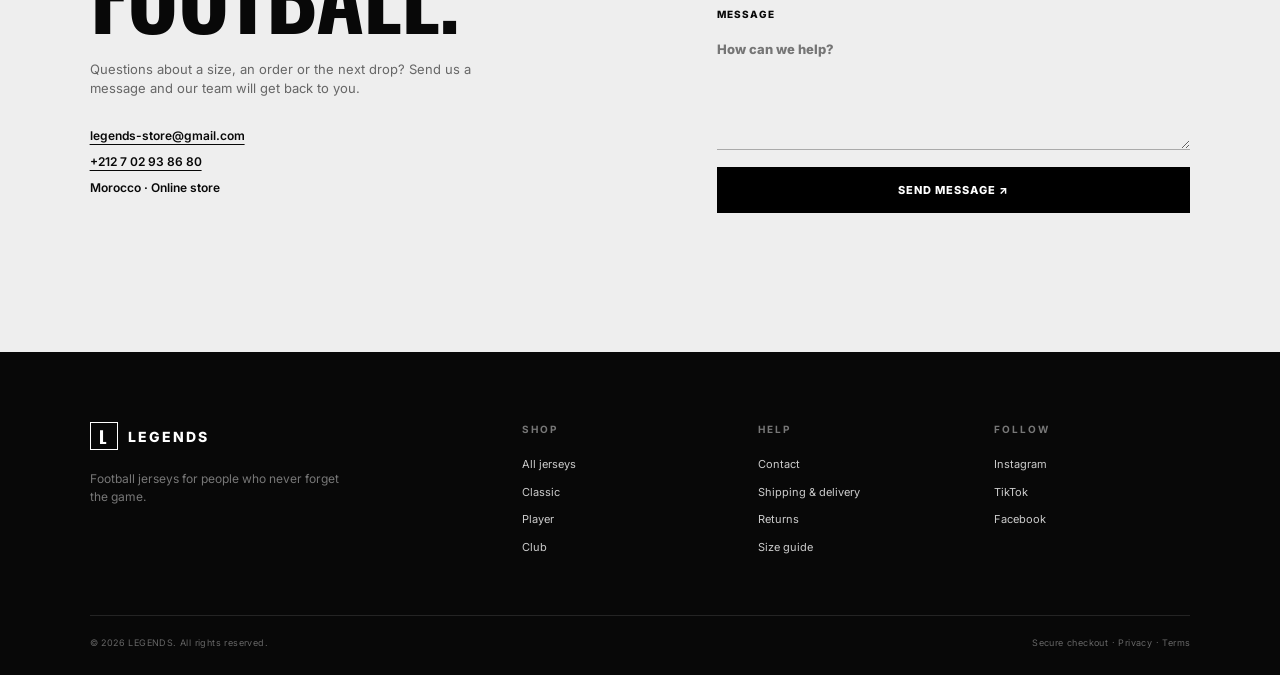
==== commit cea03b5a: "Homepage redesign: best sellers, why us, new drop, reviews, social + richer product cards (sizes, ra" ====
--- a/index.html
+++ b/index.html
@@ -4,7 +4,7 @@
   <meta charset="UTF-8">
   <meta name="viewport" content="width=device-width, initial-scale=1.0">
   <meta name="description" content="LEGENDS — premium football jerseys inspired by the greatest players and clubs.">
-  <title> +99— Football Jerseys</title>
+  <title> +212— Football Jerseys</title>
   <link rel="preconnect" href="https://fonts.googleapis.com">
   <link rel="preconnect" href="https://fonts.gstatic.com" crossorigin>
   <link href="https://fonts.googleapis.com/css2?family=Inter:wght@400;500;600;700;800&family=Oswald:wght@500;600;700&display=swap" rel="stylesheet">
@@ -15,7 +15,7 @@
 
   <header class="site-header">
     <a class="logo" href="#home" aria-label="Legends home">
-      <span class="logo-mark">99</span>
+      <span class="logo-mark">212</span>
       <span>+</span>
     </a>
 
@@ -40,14 +40,53 @@
         <div class="hero-content">
           <p class="eyebrow">FOR THOSE WHO NEVER FORGET</p>
           <h1>EVERY SHIRT<br><span>TELLS A STORY.</span></h1>
-          <p class="hero-copy">From last-minute winners to terrace anthems — wear the moments that made you fall in love with the game. This is more than a shirt. It's your legend.</p>
-          <div class="hero-actions"><a class="btn btn-light" href="#collection">Shop the collection</a></div>
+          <p class="hero-copy">Premium football jerseys delivered across Morocco.</p>
+          <div class="hero-actions"><a class="btn btn-light" href="#bestsellers">Shop collection</a></div>
+          <div class="scroll-down">↓</div>
         </div>
       </div>
     </section>
 
     <section class="ticker" aria-label="Store highlights">
       <span>MESSI</span><i>✦</i><span>RONALDO</span><i>✦</i><span>CLASSICS</span><i>✦</i><span>LEGENDS</span><i>✦</i><span>MESSI</span>
+    </section>
+
+    <section class="section" id="bestsellers">
+      <div class="section-heading">
+        <div>
+          <p class="eyebrow">FAN FAVOURITES</p>
+          <h2>BEST SELLERS</h2>
+        </div>
+        <p class="section-intro">The kits our customers can't stop wearing.</p>
+      </div>
+      <div class="product-grid" id="bestSellers"></div>
+      <div class="scroll-down">↓</div>
+    </section>
+
+    <section class="whyus">
+      <div class="whyus-inner">
+        <p class="eyebrow">WHY US</p>
+        <h2>WHY SHOP WITH LEGENDS</h2>
+        <ul class="checks">
+          <li>✓ Premium quality</li>
+          <li>✓ Fast delivery</li>
+          <li>✓ Easy returns</li>
+          <li>✓ Cash on delivery</li>
+        </ul>
+      </div>
+      <div class="scroll-down">↓</div>
+    </section>
+
+    <section class="section" id="newdrop">
+      <div class="section-heading">
+        <div>
+          <p class="eyebrow">LIMITED</p>
+          <h2>NEW DROP</h2>
+        </div>
+        <p class="section-intro">Limited jerseys — once they're gone, they're gone.</p>
+      </div>
+      <div class="product-grid" id="newDrop"></div>
+      <div class="scroll-down">↓</div>
     </section>
 
     <section class="section collection-section" id="collection">
@@ -67,21 +106,37 @@
       </div>
 
       <div class="product-grid" id="productGrid"></div>
-    </section>
-
-    <section class="manifesto" id="about">
-      <div class="manifesto-number">02</div>
-      <div>
-        <p class="eyebrow">WHY LEGENDS?</p>
-        <h2>FOOTBALL IS<br><span>MORE THAN A SHIRT.</span></h2>
-      </div>
-      <p>We create a place for fans to wear their favorite memories. From legendary players to unforgettable kits, every piece is selected for its story, its style and its place in football history.</p>
-    </section>
-
-    <section class="features">
-      <article><span>01</span><h3>QUALITY FIRST</h3><p>Comfortable materials, sharp details and a fit made for everyday wear.</p></article>
-      <article><span>02</span><h3>SECURE PAYMENT</h3><p>Simple checkout with secure payment options and order confirmation.</p></article>
-      <article><span>03</span><h3>FAST DELIVERY</h3><p>Tracked delivery across Morocco with support from order to arrival.</p></article>
+      <div class="scroll-down">↓</div>
+    </section>
+
+    <section class="section reviews">
+      <div class="section-heading">
+        <div>
+          <p class="eyebrow">LOVED BY FANS</p>
+          <h2>REVIEWS</h2>
+        </div>
+      </div>
+      <div class="review-grid">
+        <div class="review-card"><div class="stars">★★★★★</div><p>"Best jersey I ever bought. Quality is insane."</p><span>— Youssef, Casablanca</span></div>
+        <div class="review-card"><div class="stars">★★★★★</div><p>"Arrived in 3 days, perfect stitching."</p><span>— Imane, Rabat</span></div>
+        <div class="review-card"><div class="stars">★★★★★</div><p>"My son loved the Madrid kit. Will order again."</p><span>— Karim, Marrakech</span></div>
+      </div>
+      <p class="review-note">صور الزبناء و آراؤهم — بدلهم بصور حقيقية من عندك.</p>
+      <div class="scroll-down">↓</div>
+    </section>
+
+    <section class="section social">
+      <div class="section-heading">
+        <div>
+          <p class="eyebrow">FOLLOW US</p>
+          <h2>INSTAGRAM / TIKTOK</h2>
+        </div>
+      </div>
+      <div class="social-links">
+        <a href="#" class="social-btn">Instagram</a>
+        <a href="#" class="social-btn">TikTok</a>
+      </div>
+      <div class="scroll-down">↓</div>
     </section>
 
     <section class="contact section" id="contact">
--- a/style.css
+++ b/style.css
@@ -81,3 +81,48 @@
 .modal{position:fixed;z-index:120;inset:0;background:rgba(0,0,0,.65);display:grid;place-items:center;padding:20px;opacity:0;pointer-events:none;transition:.25s}.modal.open{opacity:1;pointer-events:auto}.modal-card{background:#fff;width:min(560px,100%);padding:40px;position:relative}.modal-card h2{font-size:50px;margin-bottom:28px}.modal-close{position:absolute;right:18px;top:12px}.modal form{display:flex;flex-direction:column;gap:18px}.two{display:grid;grid-template-columns:1fr 1fr;gap:18px}.checkout-summary{border-top:1px solid #ddd;border-bottom:1px solid #ddd;padding:16px 0;display:flex;justify-content:space-between;font-size:13px}
 @media(max-width:900px){.nav{gap:15px}.product-grid{grid-template-columns:repeat(2,1fr)}.manifesto{grid-template-columns:50px 1fr}.manifesto>p{grid-column:2}.contact{gap:50px}.footer-top{grid-template-columns:2fr 1fr 1fr}}
 @media(max-width:650px){.site-header{padding:0 5vw}.menu-toggle{display:block}.nav{display:none;position:absolute;top:76px;left:0;right:0;background:#080808;padding:22px 5vw;flex-direction:column;align-items:flex-start;border-bottom:1px solid #333}.nav.open{display:flex}.hero-content{left:6vw;right:6vw;bottom:9vh}.hero h1{font-size:60px}.hero-copy{font-size:12px}.hero-actions{flex-wrap:wrap}.section{padding:75px 5vw}.section-heading{display:block}.section-intro{margin-top:18px}.product-grid{grid-template-columns:1fr 1fr;gap:12px}.product-visual{height:280px}.jersey-badge{font-size:38px}.manifesto{display:block;padding:75px 5vw}.manifesto-number{margin-bottom:25px}.manifesto>p{margin-top:30px}.features{grid-template-columns:1fr}.features article{border-right:0;border-bottom:1px solid #ccc;padding:40px 5vw}.contact{grid-template-columns:1fr;padding:75px 5vw}.footer{padding:55px 5vw 22px}.footer-top{grid-template-columns:1fr 1fr;gap:35px}.footer-top>div:first-child{grid-column:1/-1}.footer-bottom{flex-direction:column;gap:7px}.two{grid-template-columns:1fr}.modal-card{padding:30px 22px}.modal-card h2{font-size:40px}}
+
+/* ===== New homepage sections ===== */
+.scroll-down{text-align:center;font-size:22px;color:#aaa;margin-top:42px;animation:bob 1.6s ease-in-out infinite}
+@keyframes bob{0%,100%{transform:translateY(0)}50%{transform:translateY(8px)}}
+
+.whyus{background:#0a0a0a;color:#fff;padding:105px 7vw;text-align:center}
+.whyus-inner{max-width:760px;margin:0 auto}
+.whyus h2{font:600 clamp(40px,6vw,80px) Oswald;line-height:.9;margin:14px 0 35px}
+.checks{list-style:none;display:grid;grid-template-columns:1fr 1fr;gap:18px 40px;max-width:520px;margin:0 auto;text-align:left;font-size:15px;font-weight:600}
+.checks li{padding:14px 0;border-bottom:1px solid rgba(255,255,255,.14)}
+
+.reviews{background:#f6f6f3}
+.review-grid{display:grid;grid-template-columns:repeat(3,1fr);gap:20px}
+.review-card{border:1px solid #ddd;padding:28px;background:#fff}
+.review-card .stars{color:#e2b53c;font-size:15px;margin-bottom:14px}
+.review-card p{font-size:13px;color:#333;min-height:54px}
+.review-card span{font-size:11px;color:#999}
+.review-note{direction:rtl;text-align:right;color:#999;font-size:11px;margin-top:18px}
+
+.social{background:#080808;color:#fff;text-align:center}
+.social-links{display:flex;gap:14px;justify-content:center;flex-wrap:wrap}
+.social-btn{border:1px solid rgba(255,255,255,.4);padding:14px 30px;font-size:11px;font-weight:800;letter-spacing:1px;text-transform:uppercase;transition:.2s}
+.social-btn:hover{background:#fff;color:#000}
+
+/* ===== Product card internals ===== */
+.product-card{display:flex;flex-direction:column}
+.product-body{padding:14px 0 25px;display:flex;flex-direction:column;gap:10px;border-bottom:1px solid #d5d5d0;flex:1}
+.product-top{display:flex;justify-content:space-between;align-items:flex-start;gap:10px}
+.product-name{font-size:13px;font-weight:700;line-height:1.2}
+.stars{color:#e2b53c;font-size:12px;white-space:nowrap}
+.product-price{display:flex;align-items:center;gap:9px;font-size:14px;font-weight:800}
+.price-old{color:#aaa;font-weight:500;text-decoration:line-through;font-size:12px}
+.opt{display:flex;flex-direction:column;gap:7px}
+.opt-label{font-size:9px;font-weight:800;letter-spacing:1.3px;text-transform:uppercase;color:#888}
+.sizes{display:flex;flex-wrap:wrap;gap:6px}
+.size{border:1px solid #ccc;background:#fff;padding:7px 11px;font-size:10px;font-weight:700;cursor:pointer;transition:.15s}
+.size:hover{border-color:#000}
+.size.active{background:#000;color:#fff;border-color:#000}
+.player{border:1px solid #ccc;background:#fff;padding:9px;font-size:12px}
+.meta-lines{display:flex;flex-direction:column;gap:4px;font-size:10px;color:#777}
+.card-actions{display:flex;gap:8px;margin-top:4px}
+.card-actions .add-cart{margin-top:0;flex:1}
+.buy-now{flex:1;border:0;background:#000;color:#fff;padding:11px;font-size:10px;font-weight:800;letter-spacing:1px;cursor:pointer;text-transform:uppercase;transition:.2s}
+.buy-now:hover{background:#252525}
+.stock-badge{position:absolute;top:12px;left:12px;z-index:3;background:#e23b3b;color:#fff;font-size:9px;font-weight:800;letter-spacing:.5px;padding:6px 9px;text-transform:uppercase}
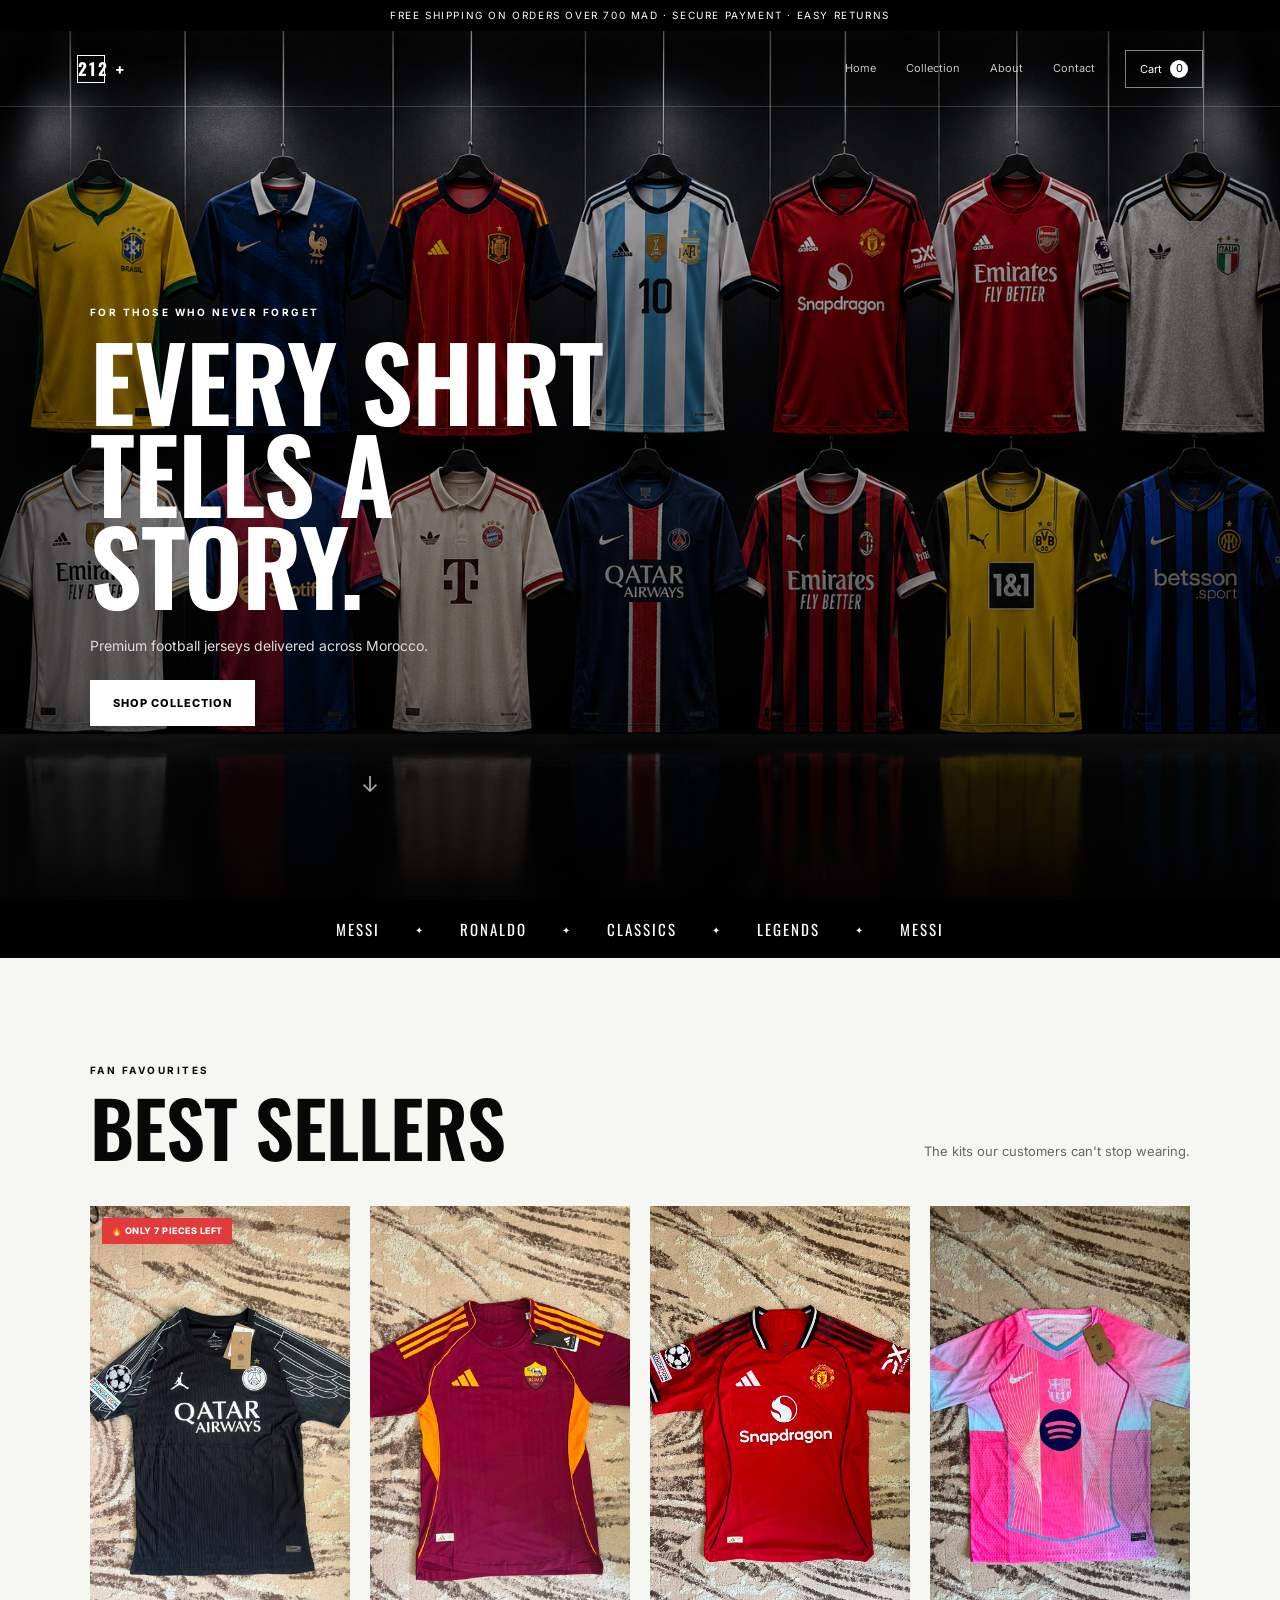
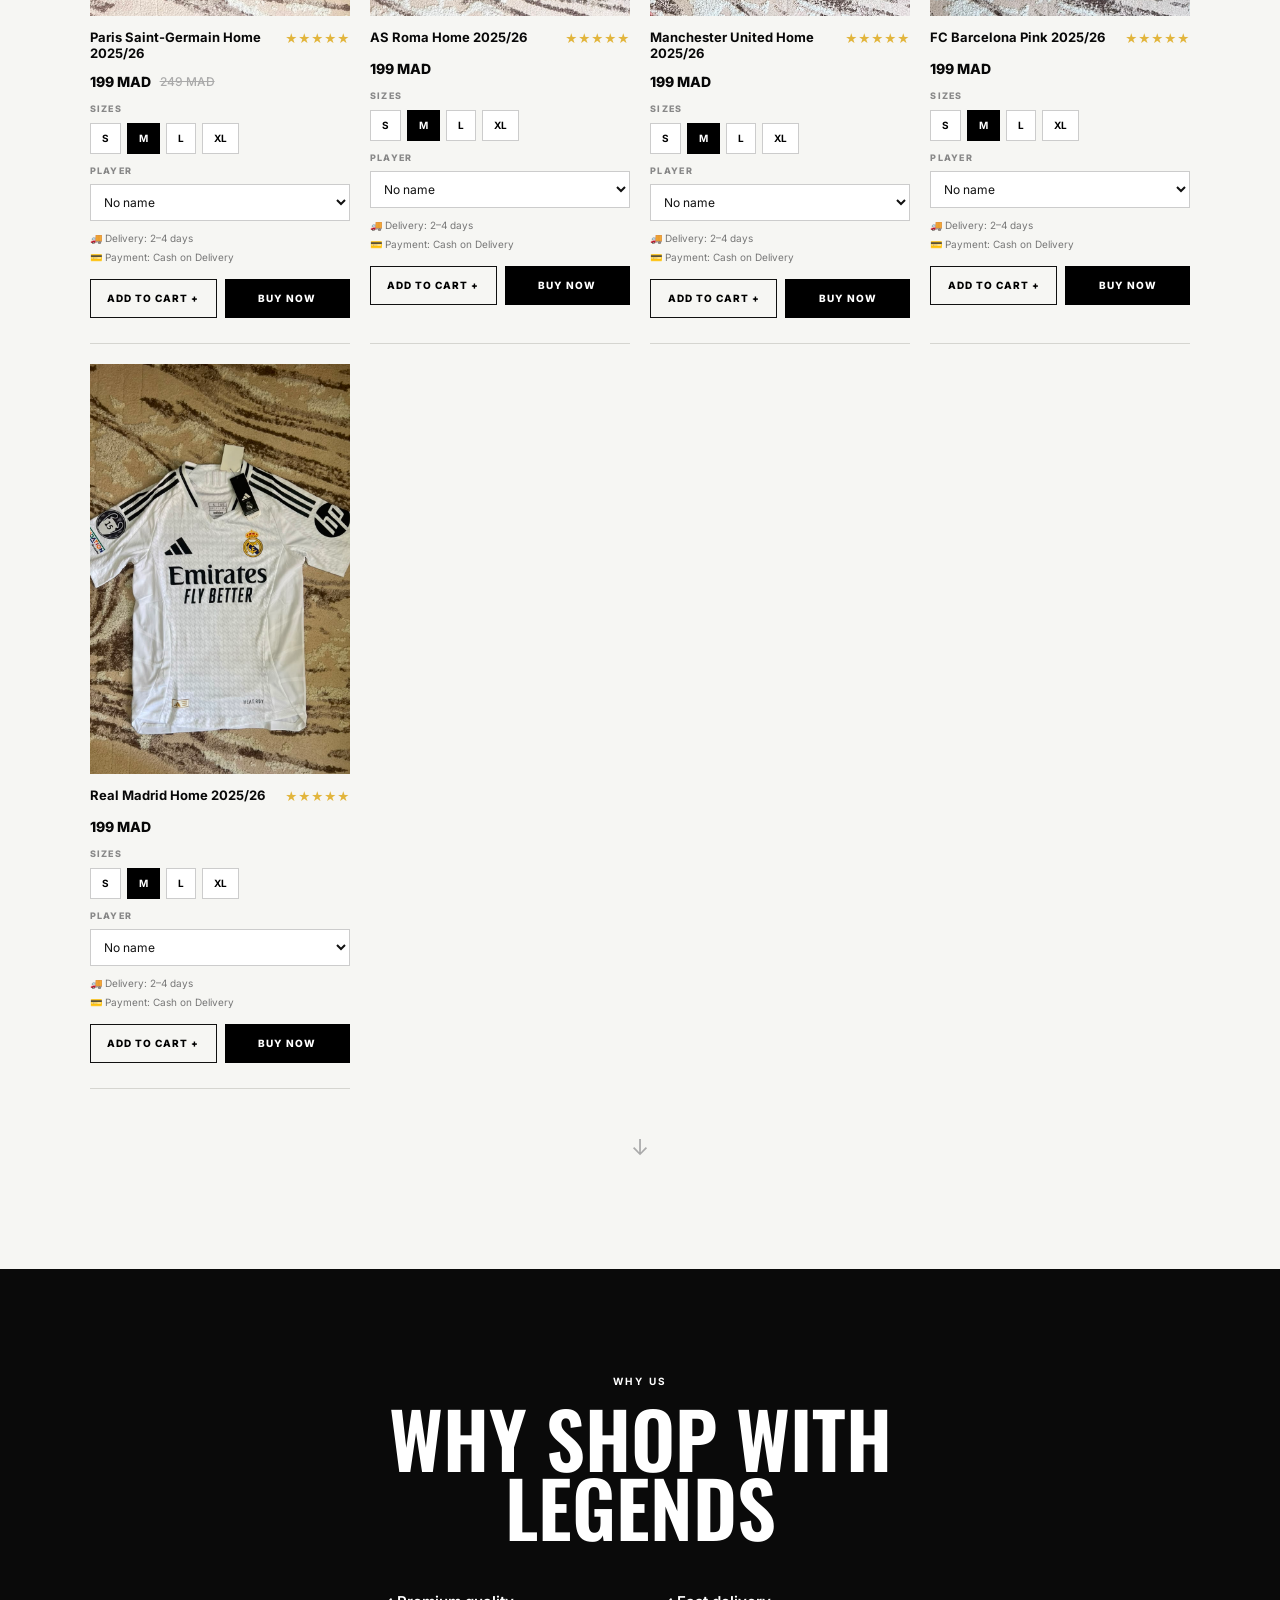
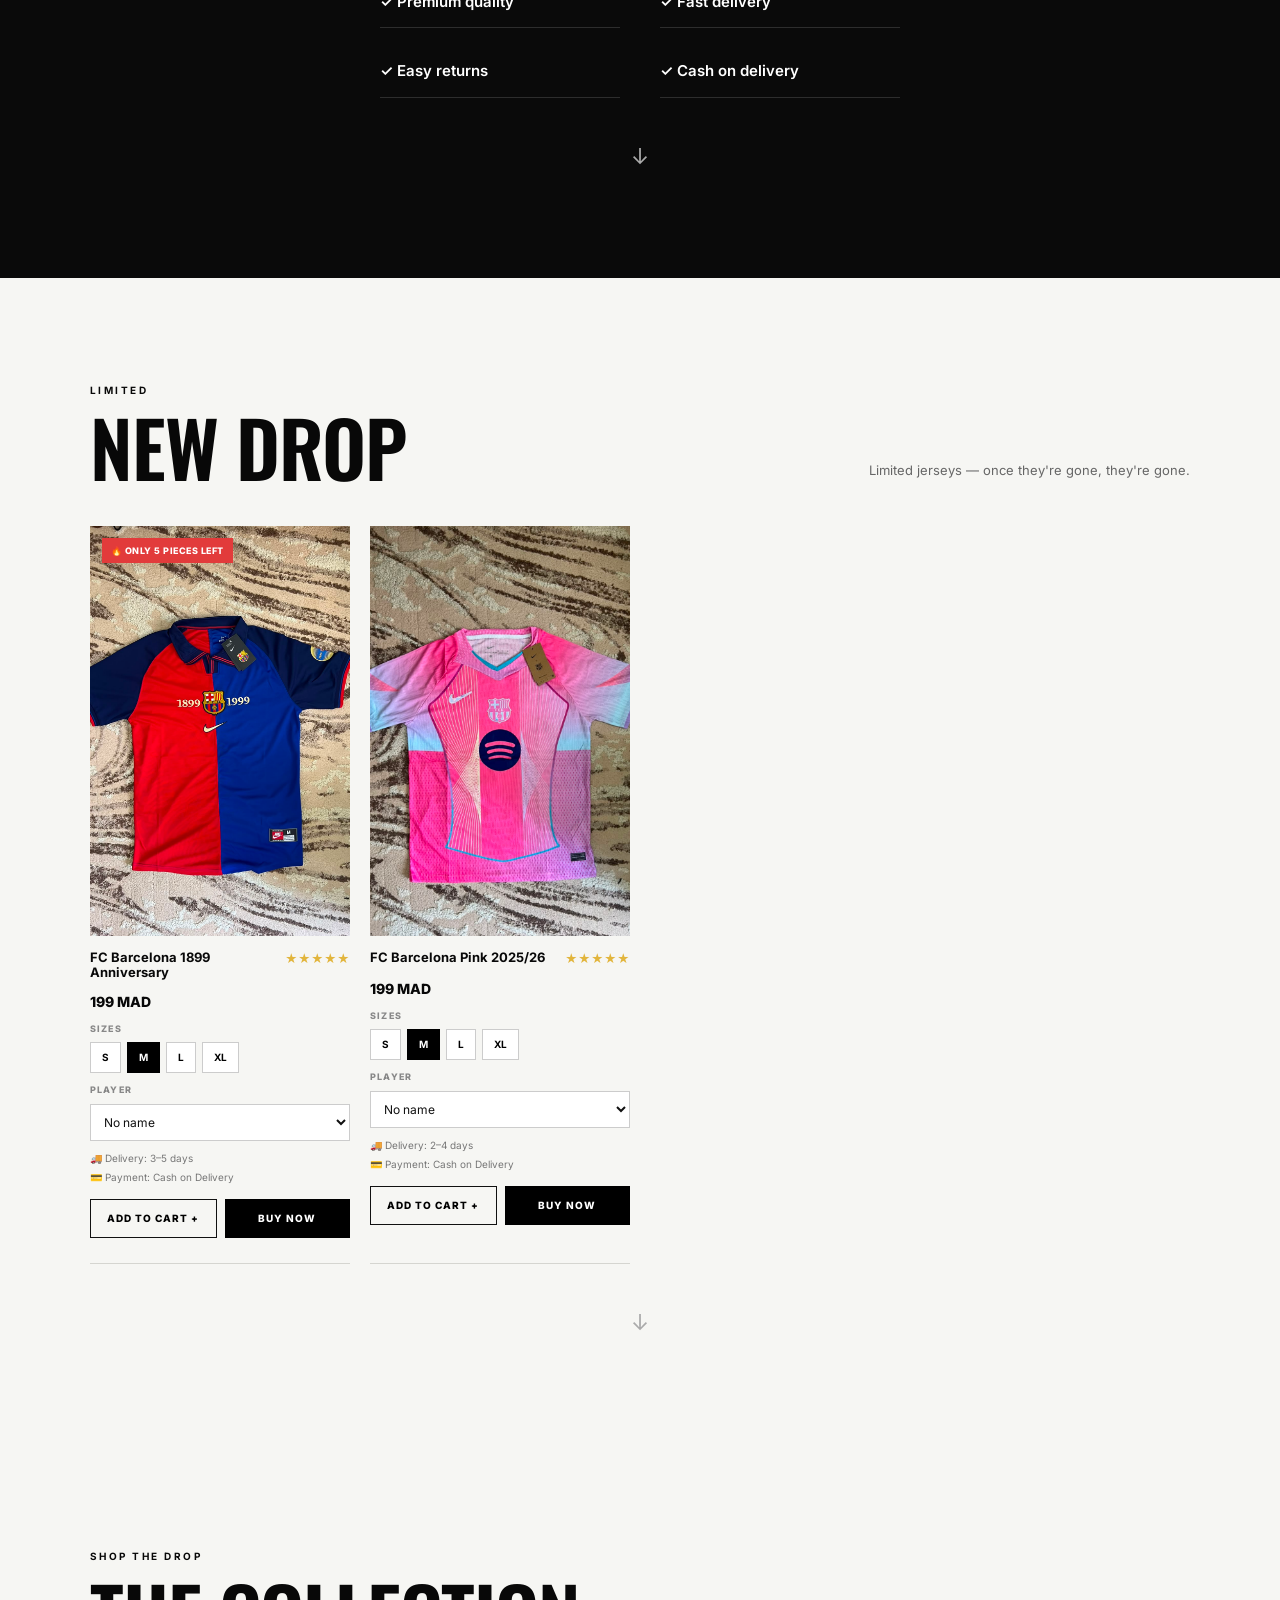
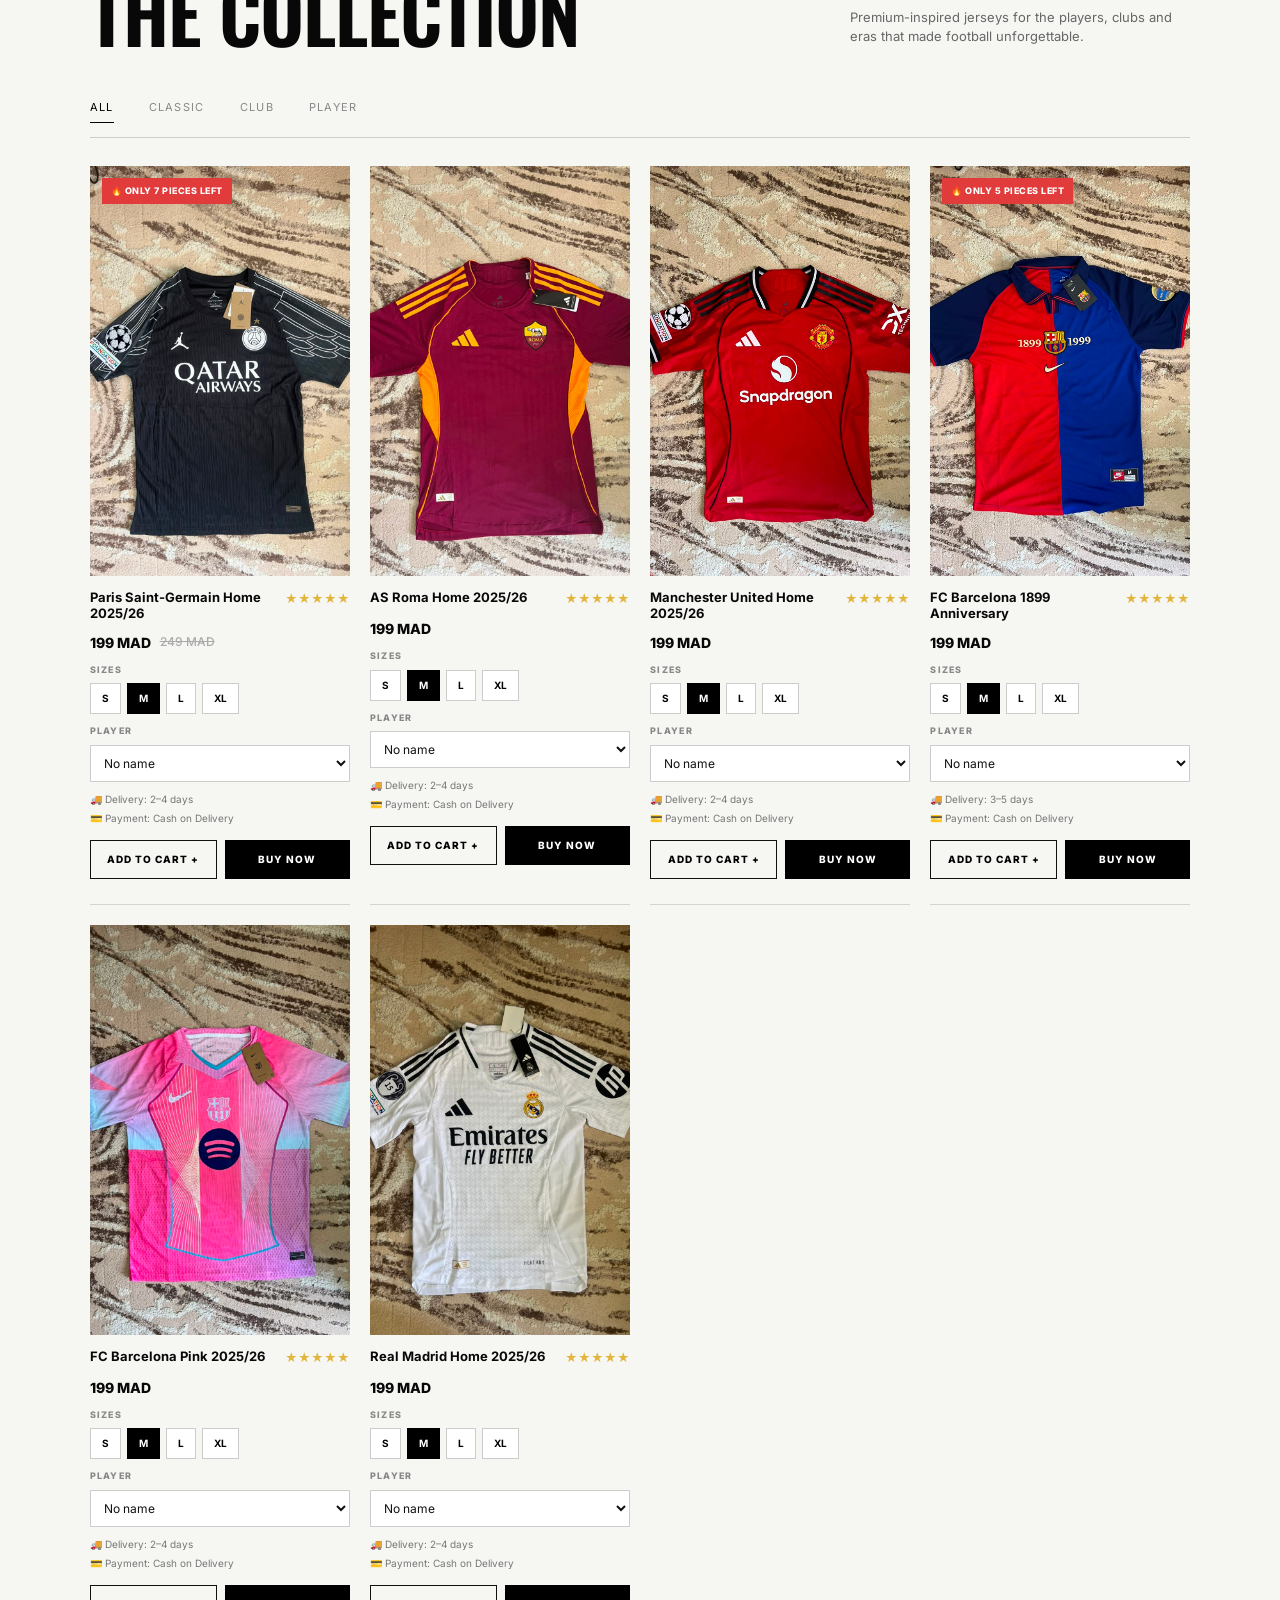
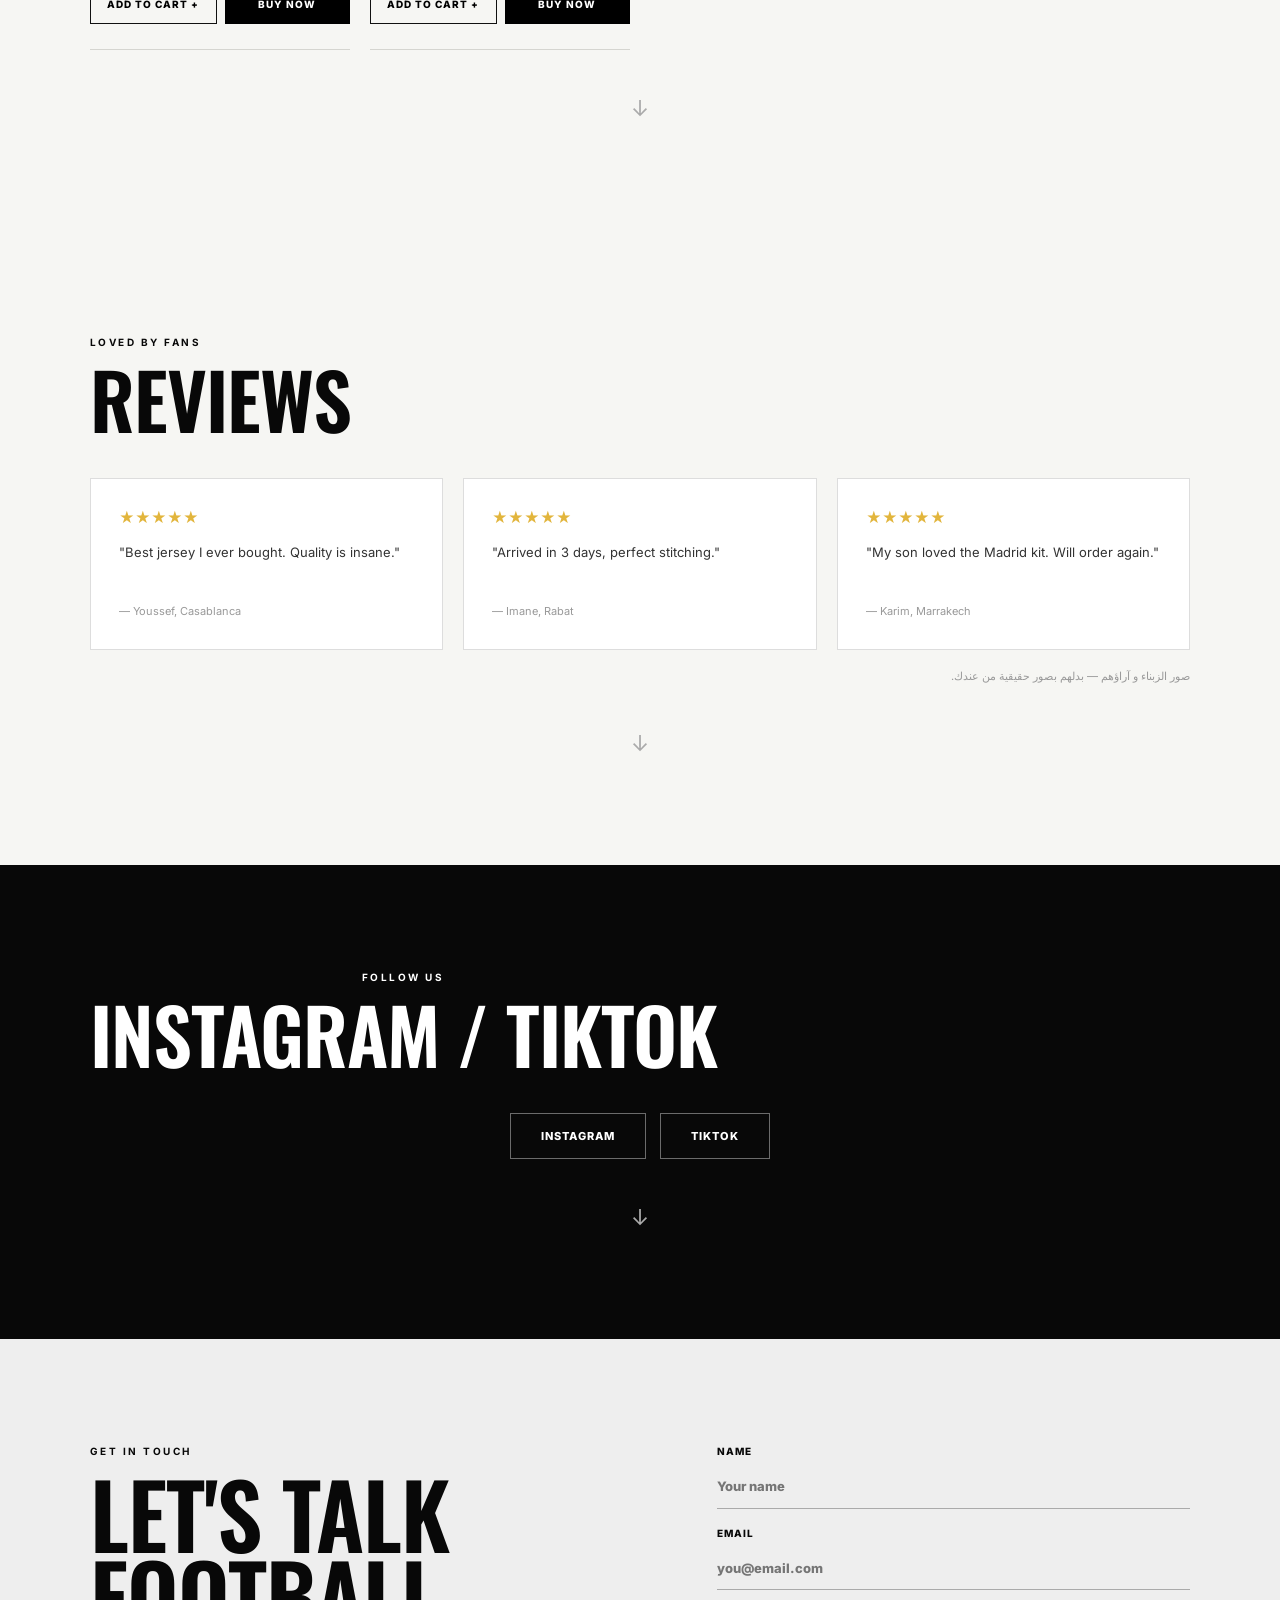
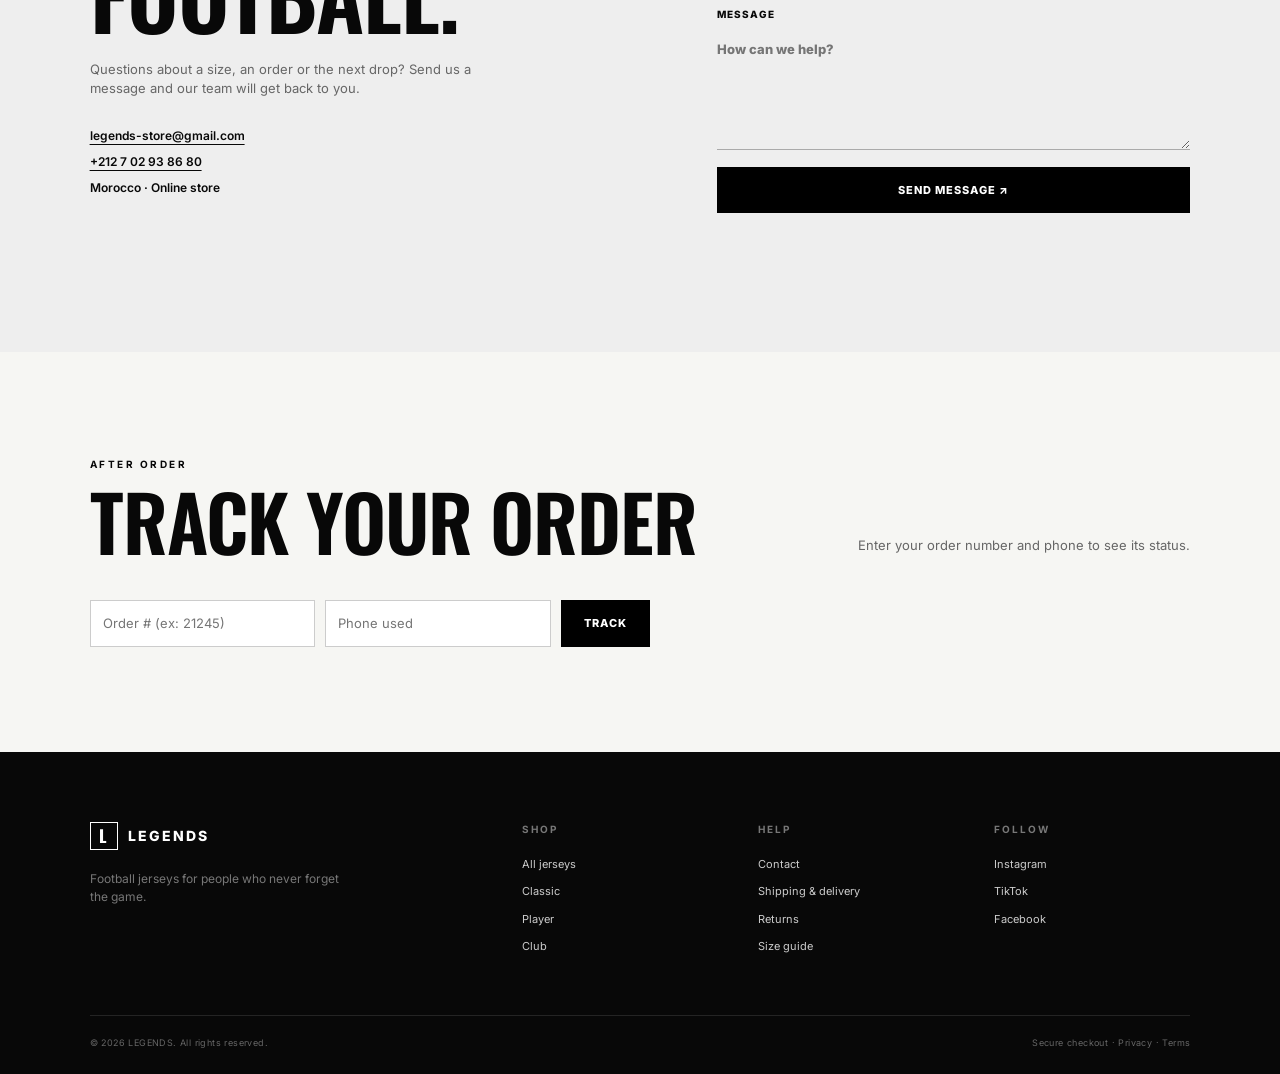
==== commit 8e0cea8c: "Phase 2 backend: Apps Script API (orders/products/coupons/stats), admin dashboard, order tracking + " ====
--- a/index.html
+++ b/index.html
@@ -158,6 +158,21 @@
         <p class="form-note" id="contactNote"></p>
       </form>
     </section>
+    <section class="section track">
+      <div class="section-heading">
+        <div>
+          <p class="eyebrow">AFTER ORDER</p>
+          <h2>TRACK YOUR ORDER</h2>
+        </div>
+        <p class="section-intro">Enter your order number and phone to see its status.</p>
+      </div>
+      <div class="track-box">
+        <input id="trackId" placeholder="Order # (ex: 21245)">
+        <input id="trackPhone" placeholder="Phone used">
+        <button class="btn btn-dark" id="trackBtn" type="button">Track</button>
+      </div>
+      <div id="trackResult"></div>
+    </section>
   </main>
 
   <footer class="footer">
@@ -191,10 +206,11 @@
       <h2>PAYMENT DETAILS</h2>
       <form id="checkoutForm">
         <div class="two"><label>Full name<input required name="name"></label><label>Phone<input required name="phone" type="tel"></label></div>
-        <label>Address<input required name="address" placeholder="City, street, building"></label>
+        <div class="two"><label>City<input required name="city" placeholder="Casablanca"></label><label>Address<input required name="address" placeholder="Street, building"></label></div>
         <label>Payment method
           <select name="payment"><option>Cash on delivery</option><option>Bank transfer</option><option>Card payment</option></select>
         </label>
+        <label>Coupon code<input name="coupon" placeholder="WELCOME10"></label>
         <div class="checkout-summary"><span>Order total</span><strong id="checkoutTotal">0 MAD</strong></div>
         <button class="btn btn-dark full" type="submit">Confirm order</button>
         <p class="form-note" id="checkoutNote"></p>
--- a/style.css
+++ b/style.css
@@ -126,3 +126,11 @@
 .buy-now{flex:1;border:0;background:#000;color:#fff;padding:11px;font-size:10px;font-weight:800;letter-spacing:1px;cursor:pointer;text-transform:uppercase;transition:.2s}
 .buy-now:hover{background:#252525}
 .stock-badge{position:absolute;top:12px;left:12px;z-index:3;background:#e23b3b;color:#fff;font-size:9px;font-weight:800;letter-spacing:.5px;padding:6px 9px;text-transform:uppercase}
+
+/* ===== Order tracking ===== */
+.track{background:#f6f6f3}
+.track-box{display:flex;gap:10px;flex-wrap:wrap;max-width:560px}
+.track-box input{flex:1;min-width:150px;border:1px solid #ccc;background:#fff;padding:12px;font-size:13px}
+.track-steps{display:flex;flex-wrap:wrap;gap:6px 10px;margin-top:16px;font-size:12px;font-weight:600}
+.tstep.done{color:#2ecc71}
+.tstep{color:#aaa}
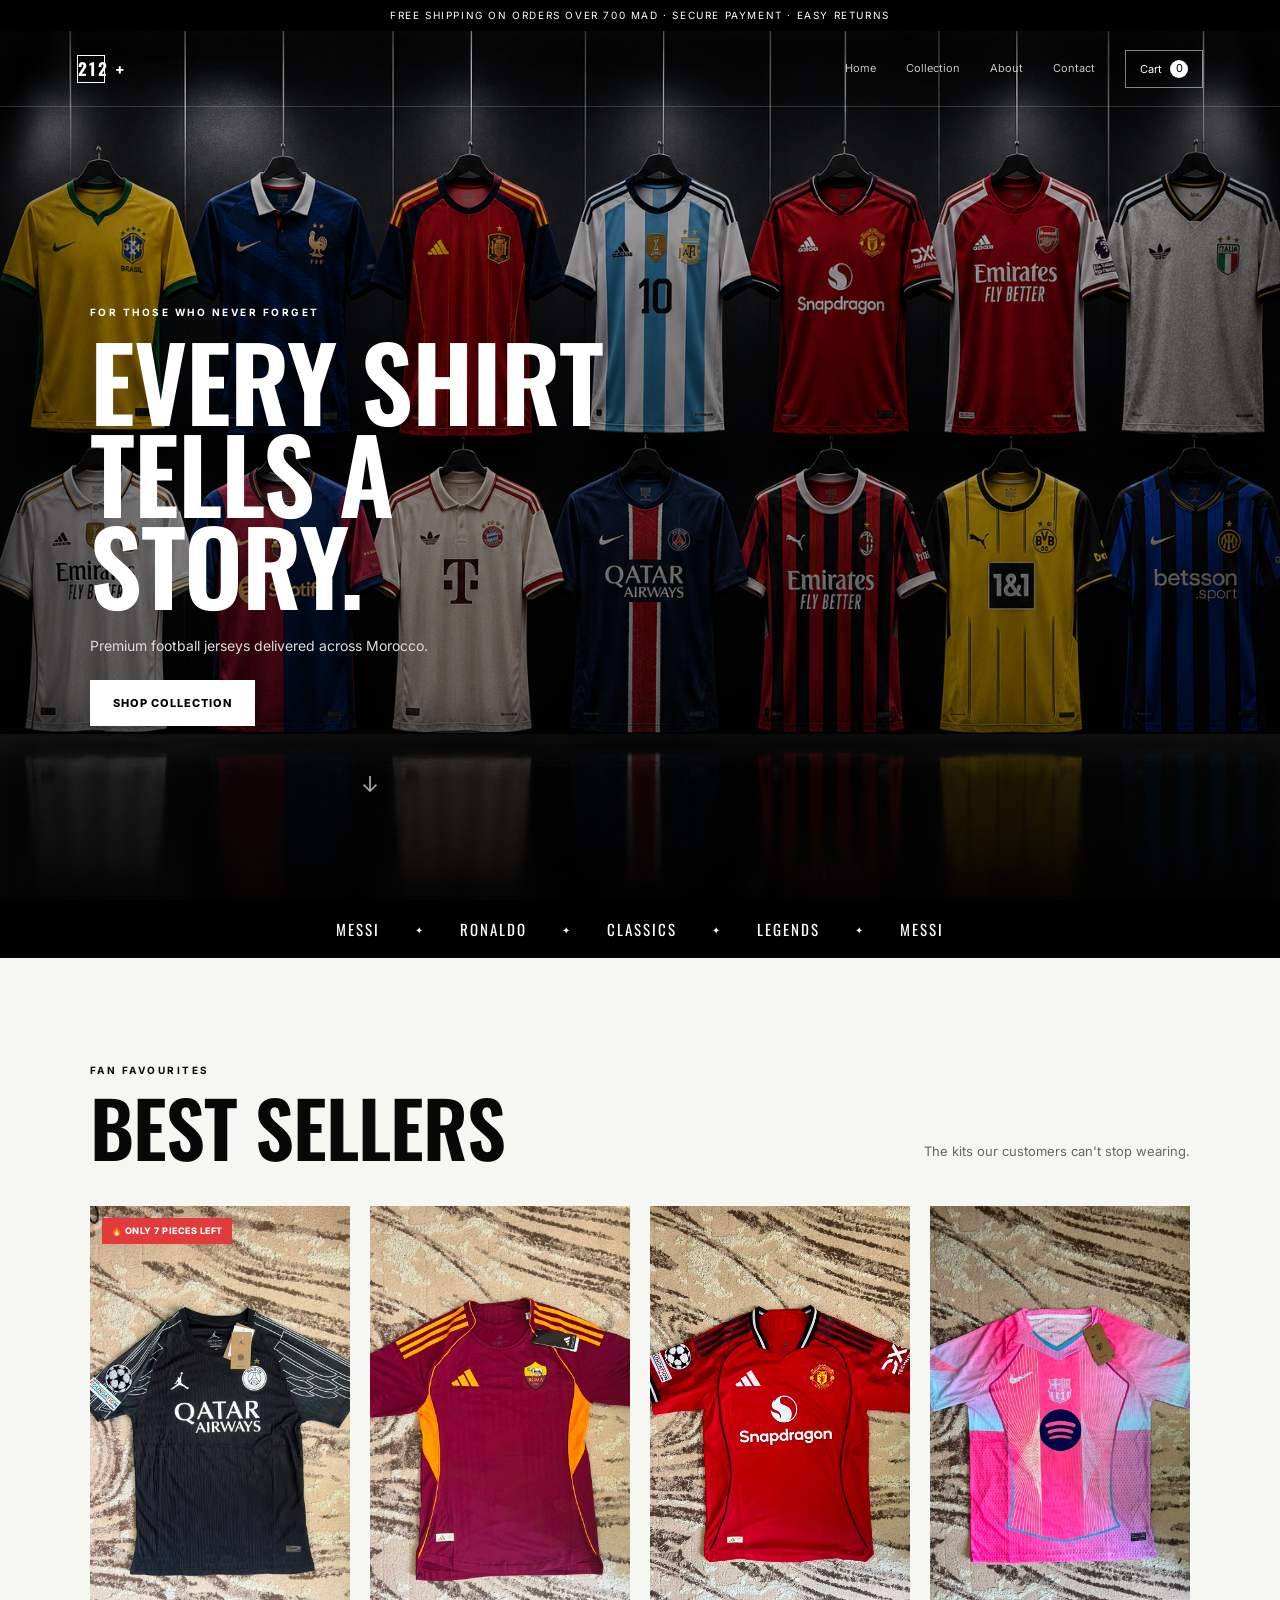
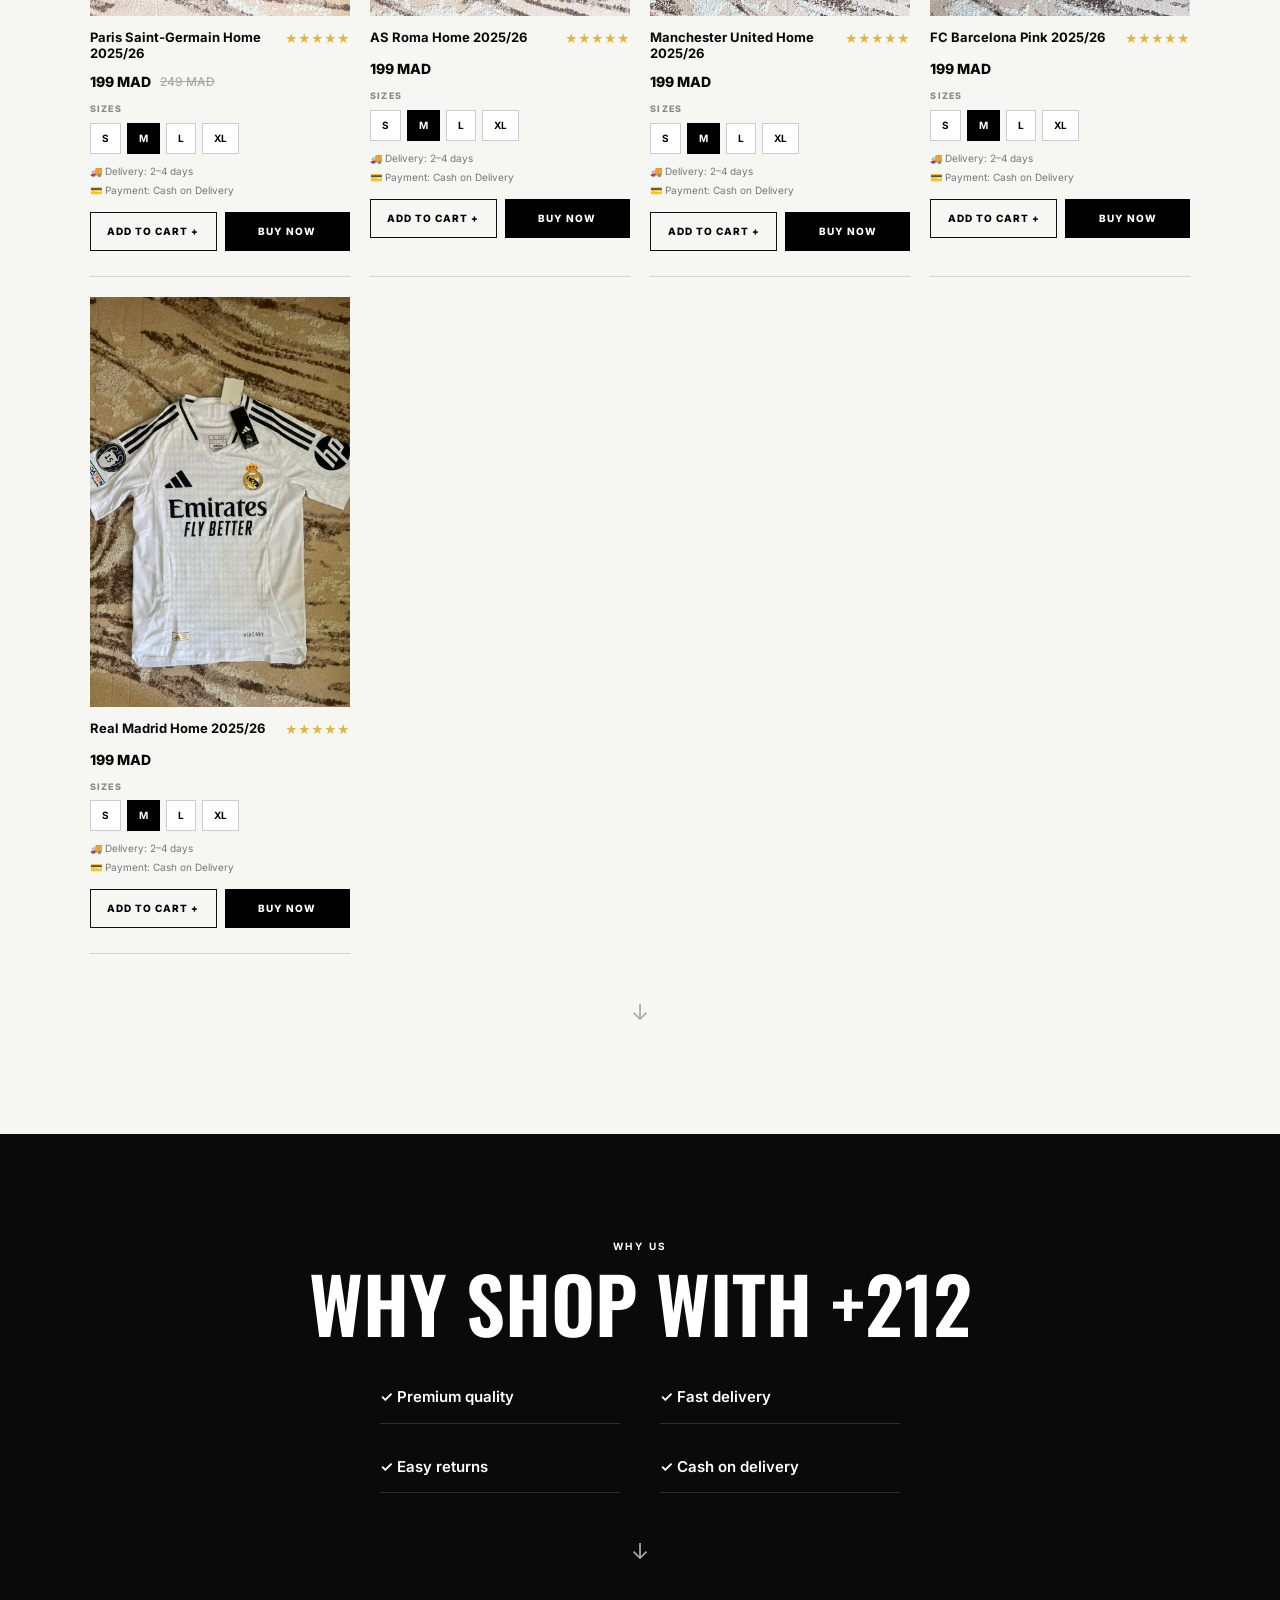
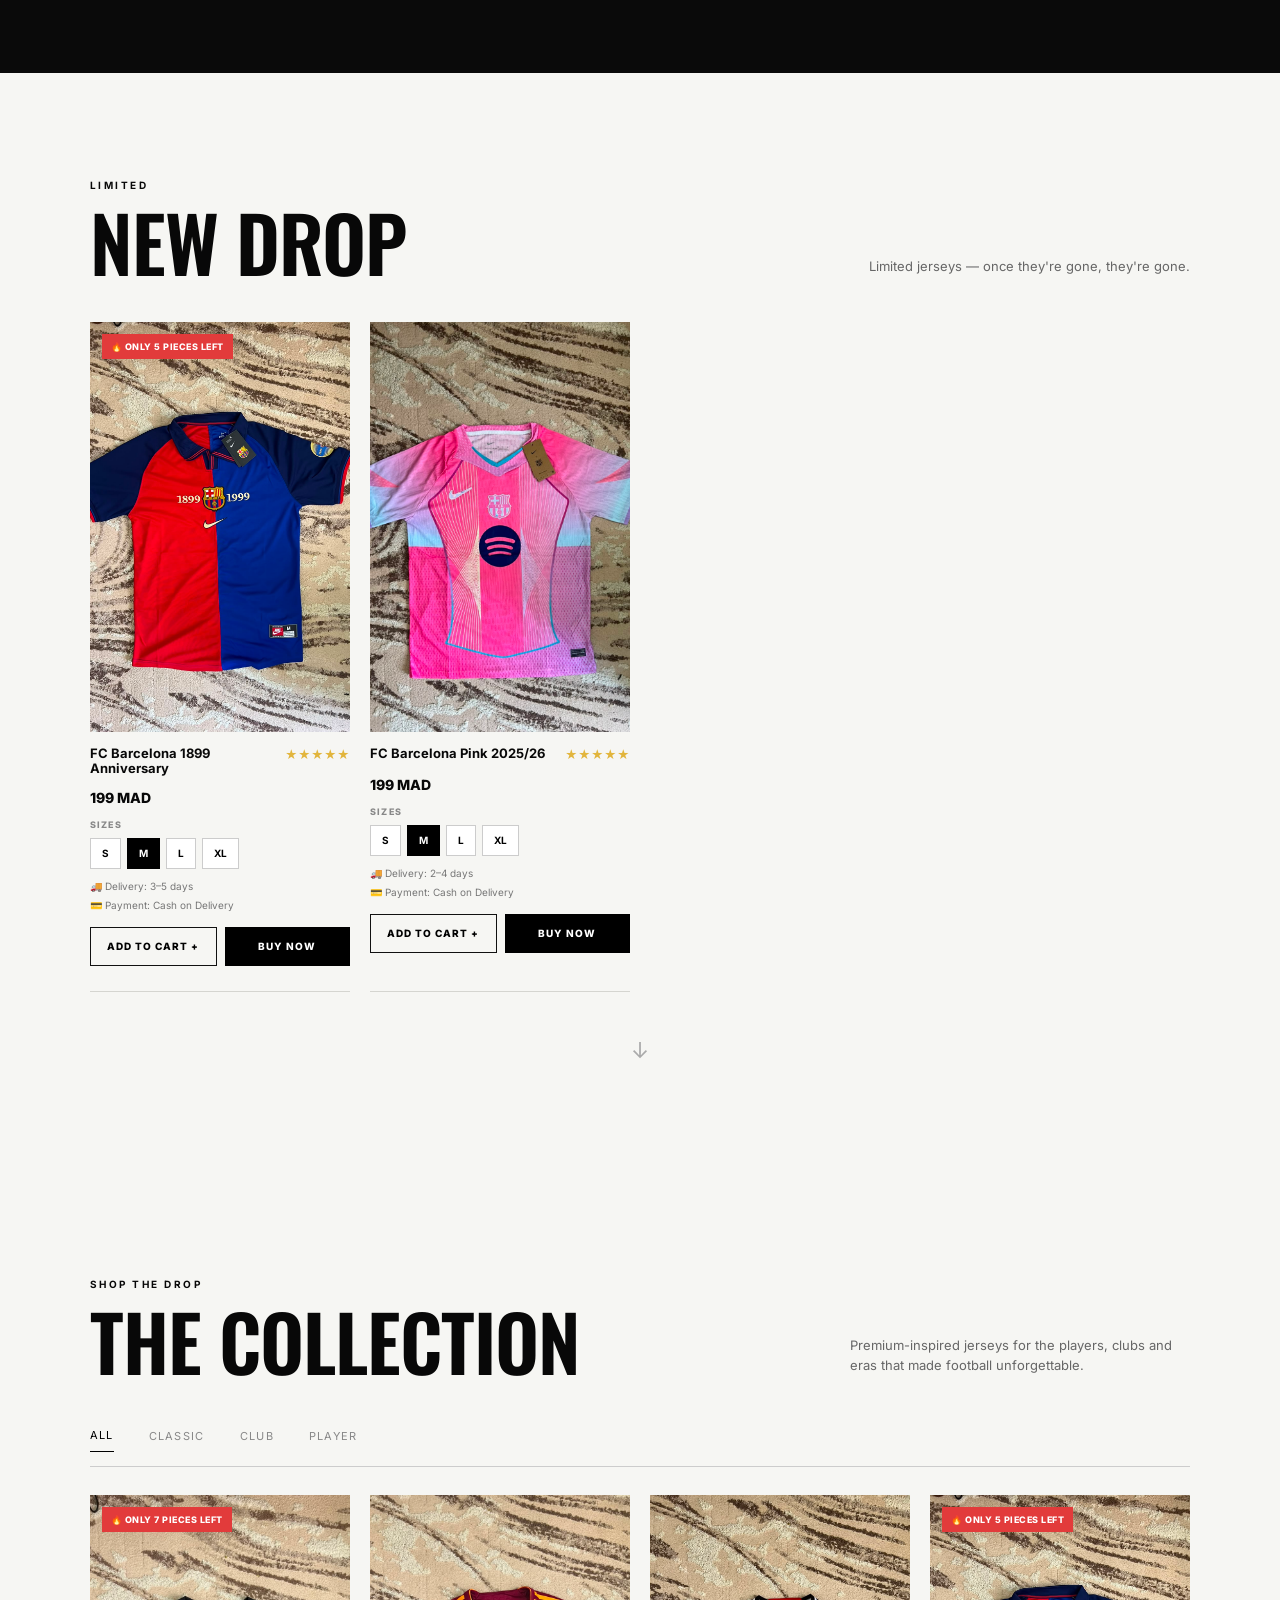
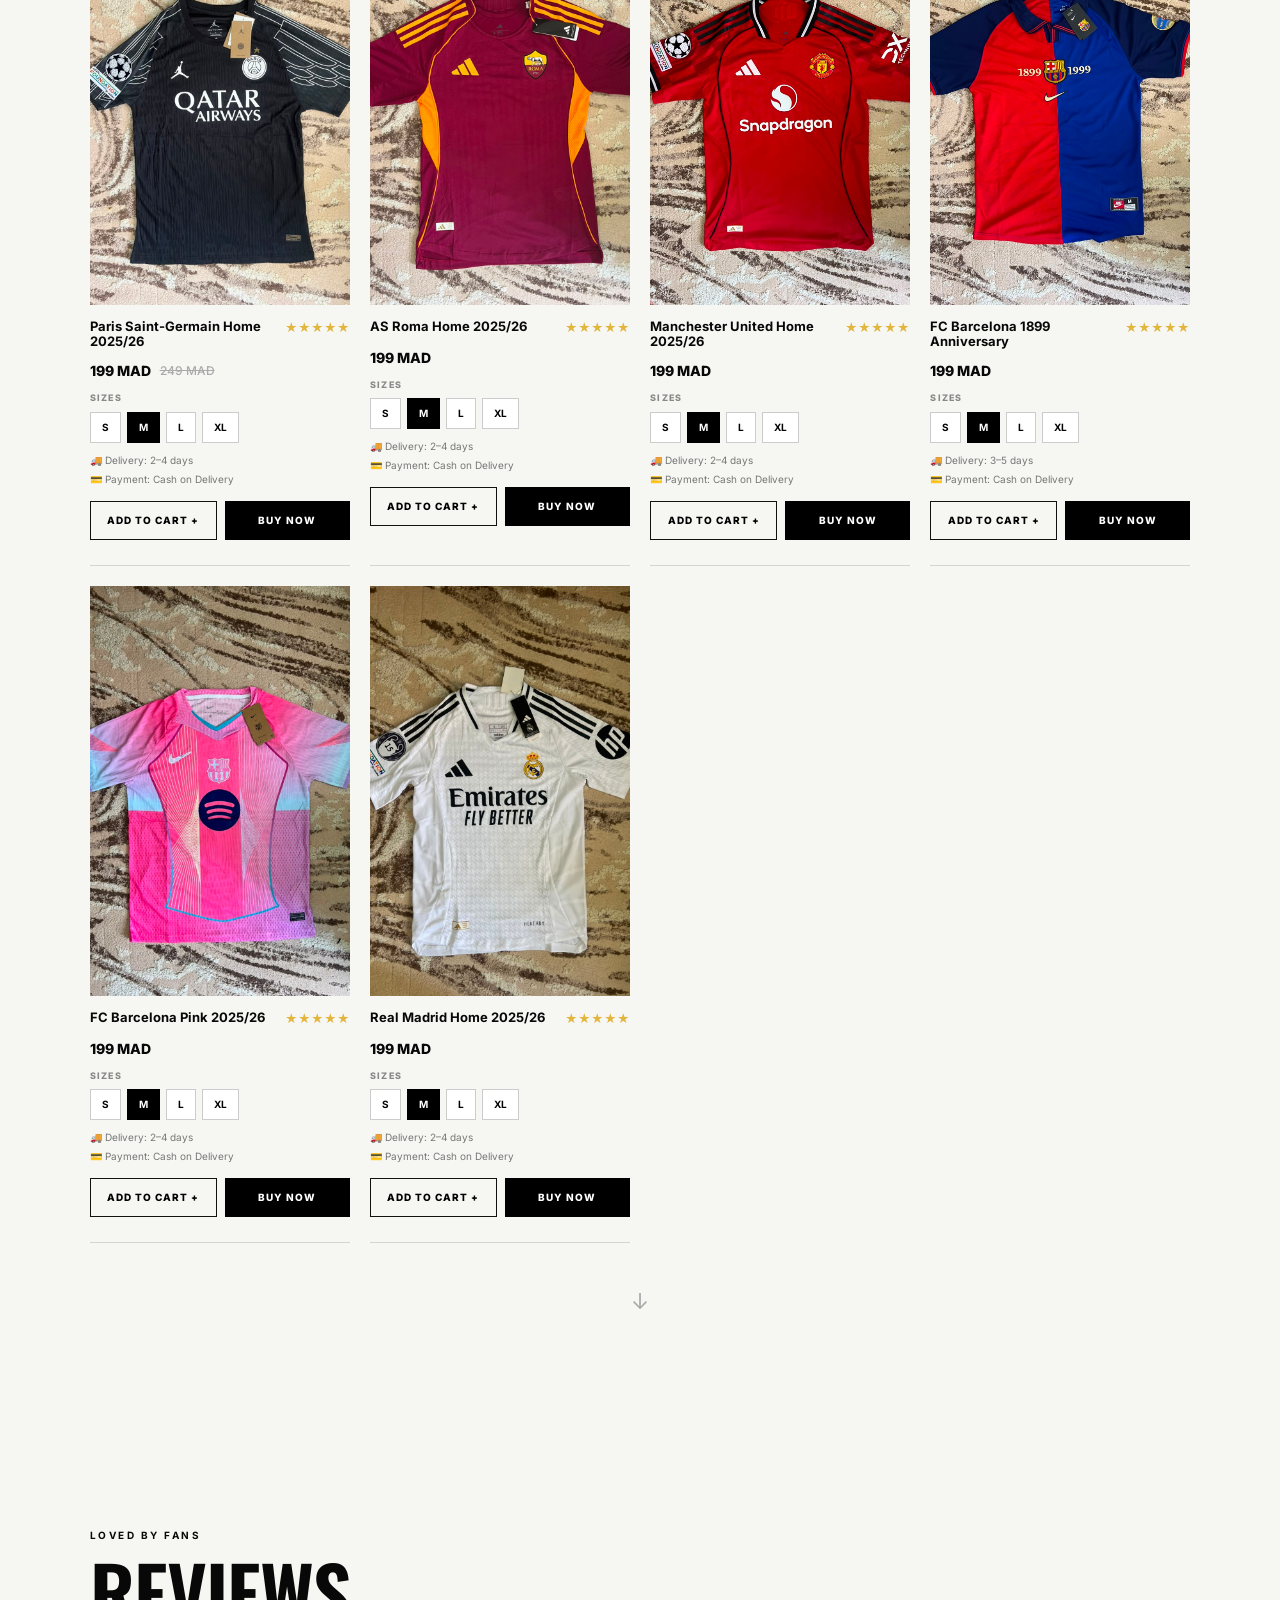
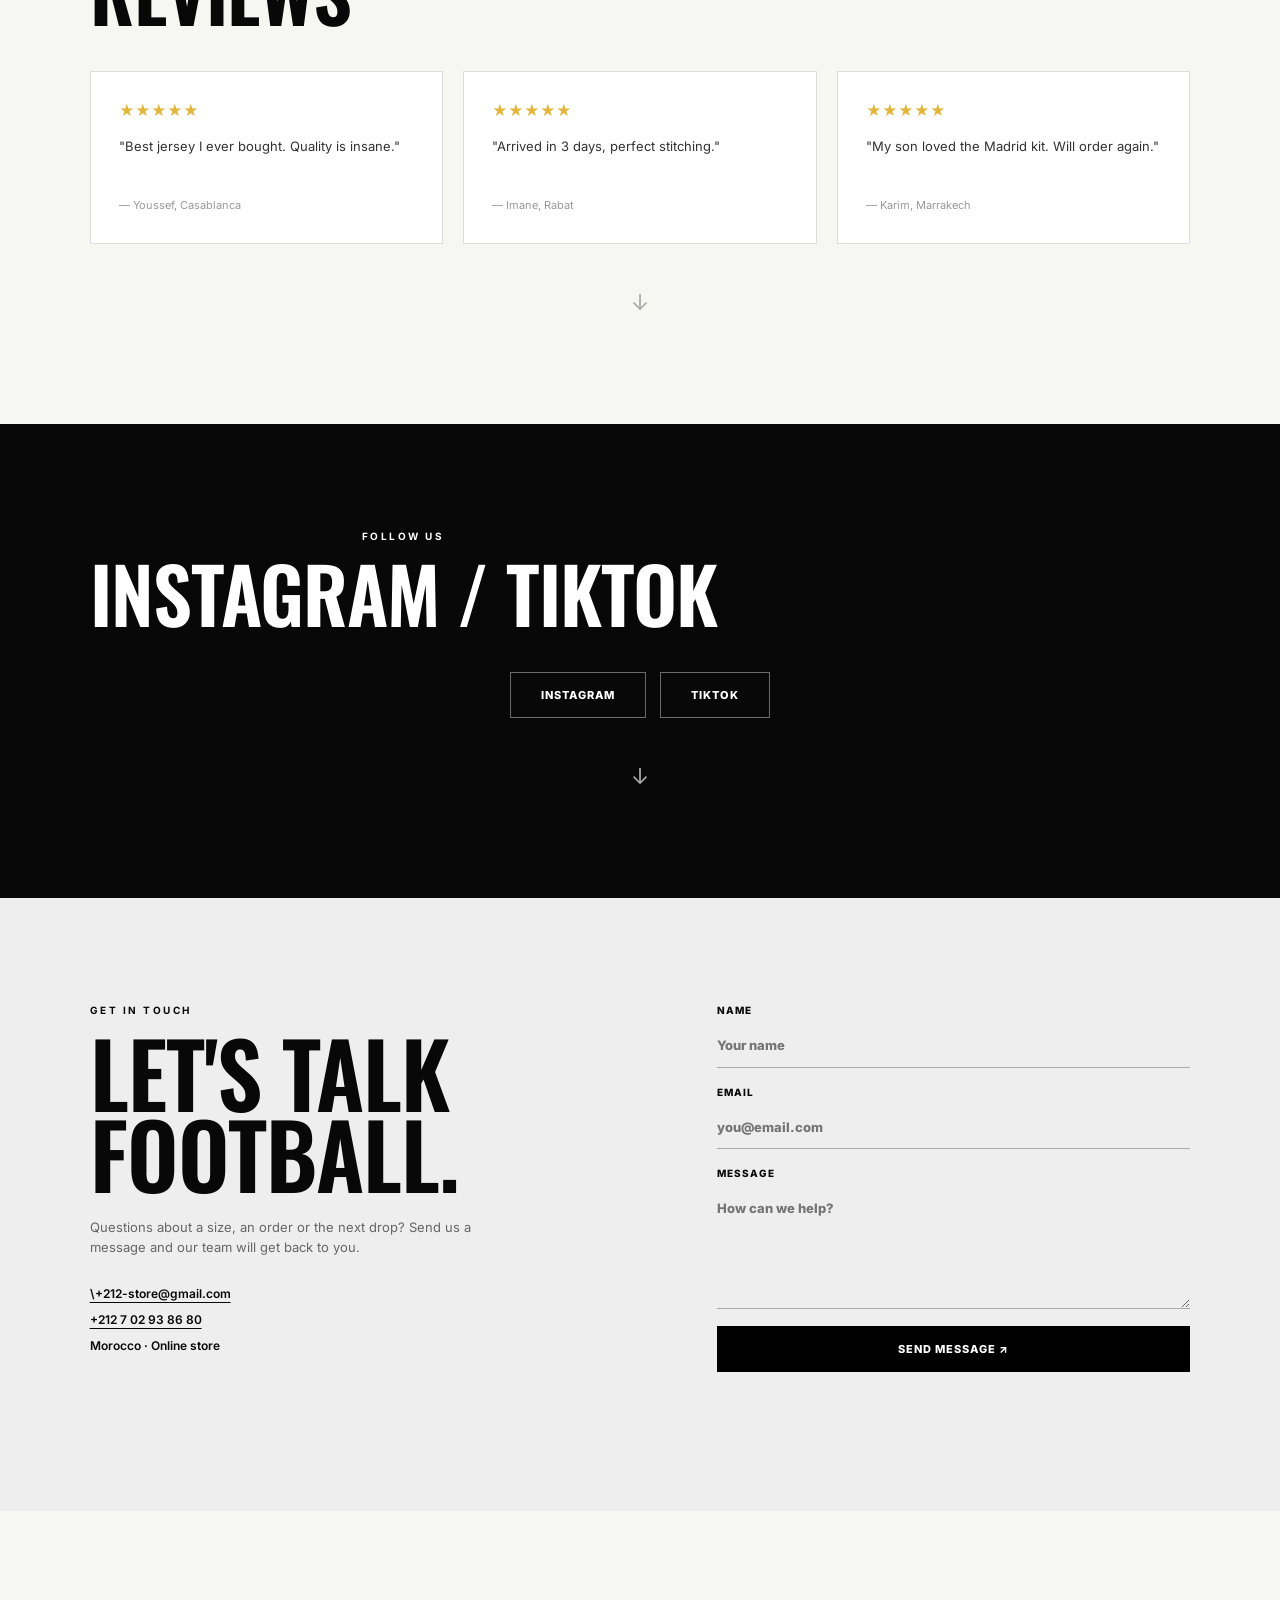
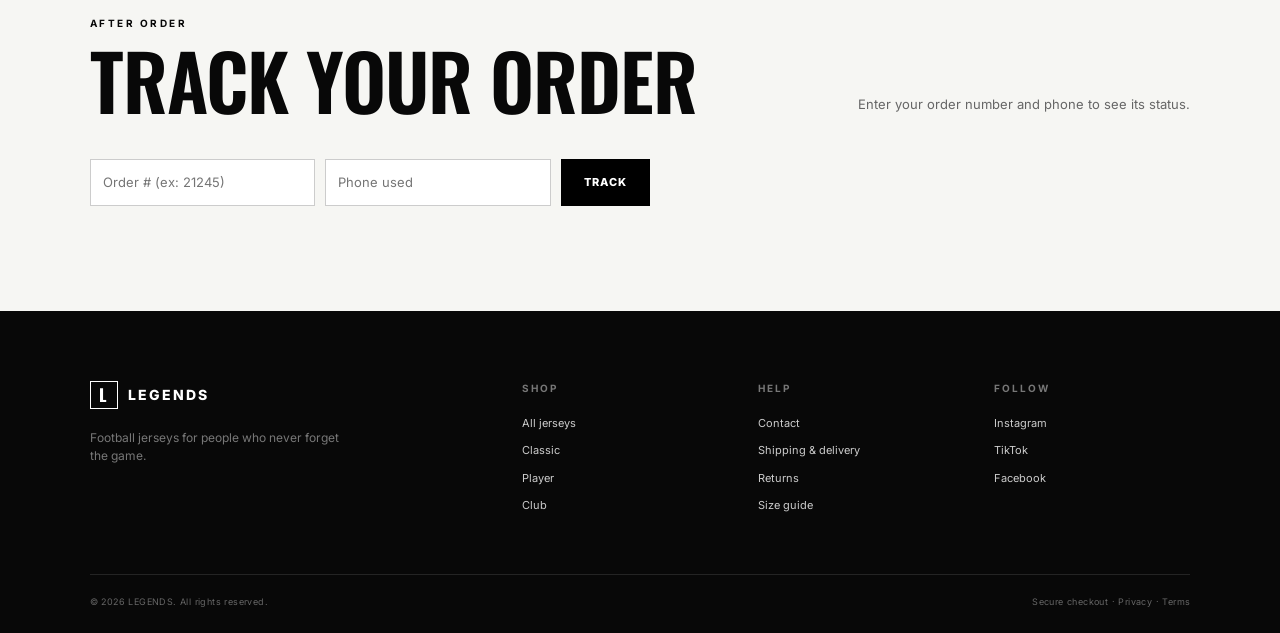
==== commit 924c6ed4: "Professional admin: order cards with customer/items/status + status filters" ====
--- a/index.html
+++ b/index.html
@@ -66,7 +66,7 @@
     <section class="whyus">
       <div class="whyus-inner">
         <p class="eyebrow">WHY US</p>
-        <h2>WHY SHOP WITH LEGENDS</h2>
+        <h2>WHY SHOP WITH +212</h2>
         <ul class="checks">
           <li>✓ Premium quality</li>
           <li>✓ Fast delivery</li>
@@ -121,7 +121,6 @@
         <div class="review-card"><div class="stars">★★★★★</div><p>"Arrived in 3 days, perfect stitching."</p><span>— Imane, Rabat</span></div>
         <div class="review-card"><div class="stars">★★★★★</div><p>"My son loved the Madrid kit. Will order again."</p><span>— Karim, Marrakech</span></div>
       </div>
-      <p class="review-note">صور الزبناء و آراؤهم — بدلهم بصور حقيقية من عندك.</p>
       <div class="scroll-down">↓</div>
     </section>
 
@@ -145,7 +144,7 @@
         <h2>LET'S TALK<br>FOOTBALL.</h2>
         <p>Questions about a size, an order or the next drop? Send us a message and our team will get back to you.</p>
         <div class="contact-details">
-          <a href="mailto:hello@legends-store.com">legends-store@gmail.com</a>
+          <a href="mailto:hello@legends-store.com">\+212-store@gmail.com</a>
           <a href="tel:+212600000000">+212 7 02 93 86 80</a>
           <span>Morocco · Online store</span>
         </div>
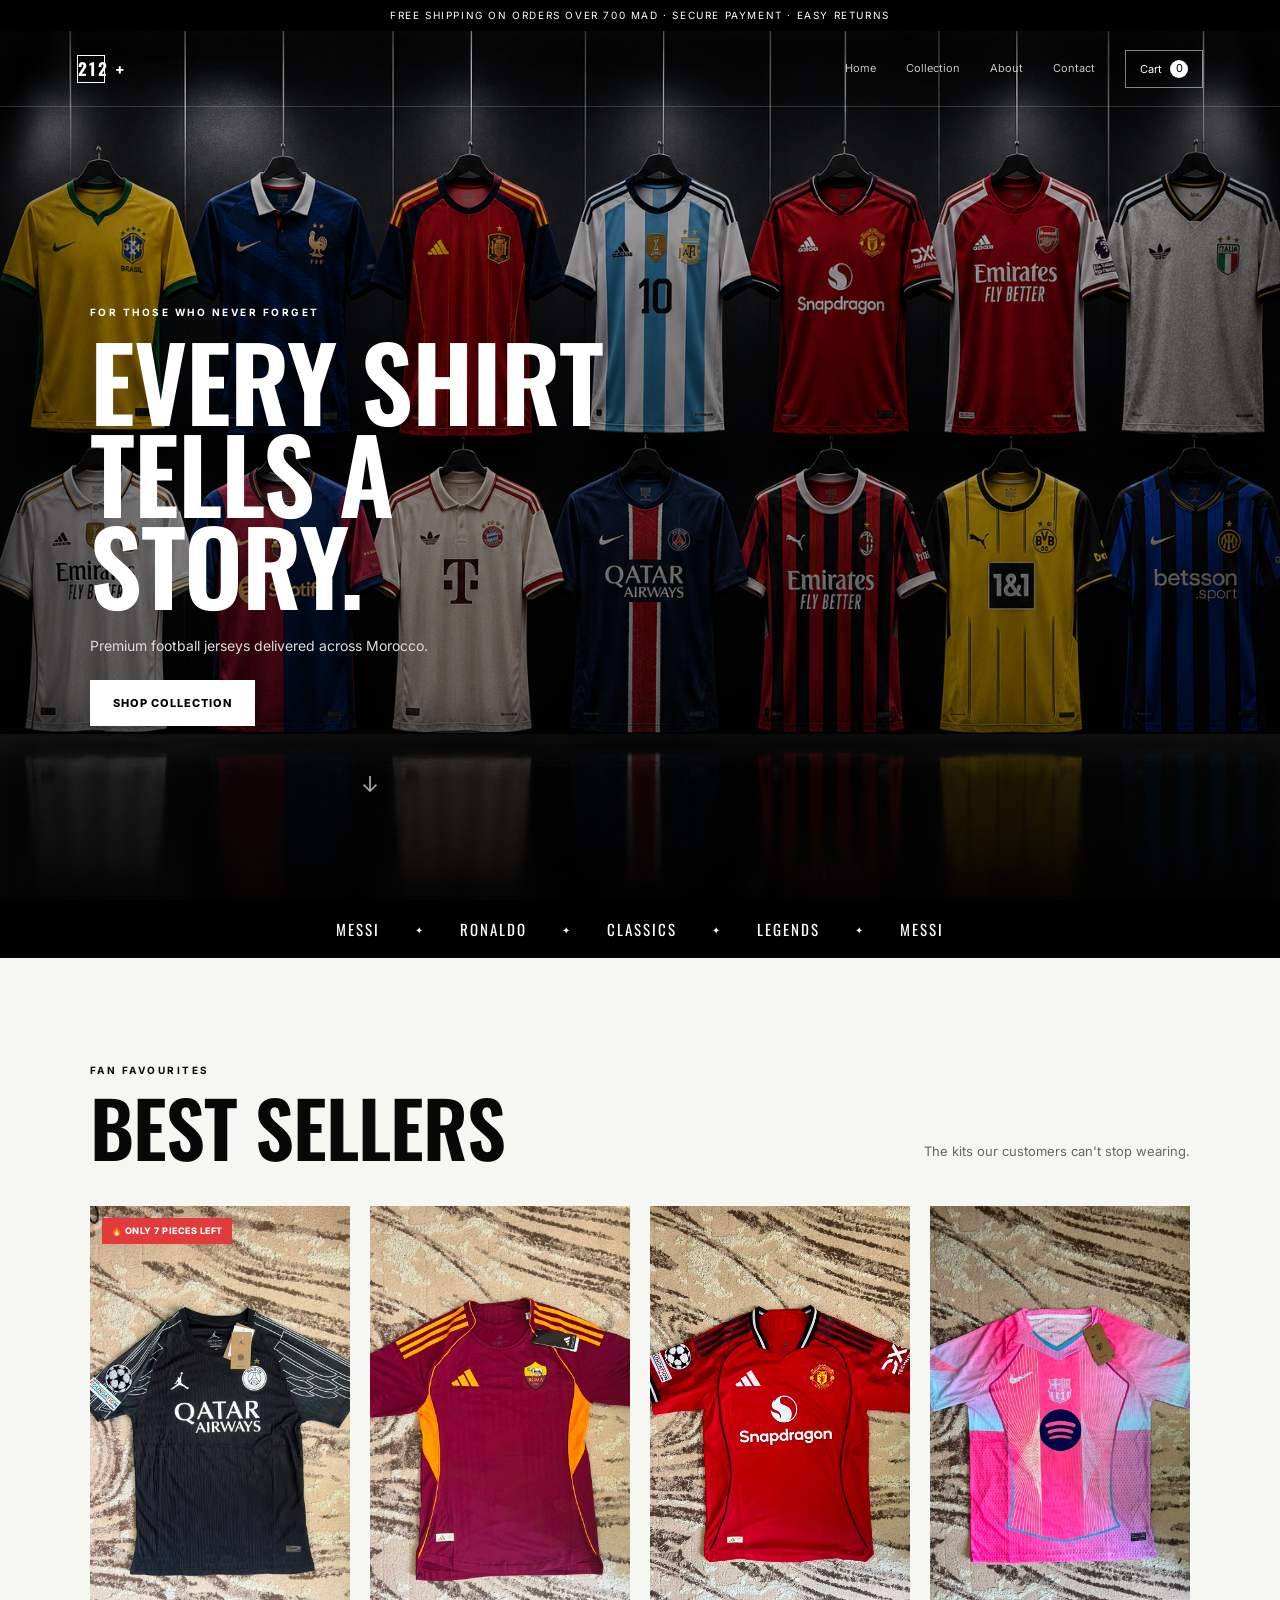
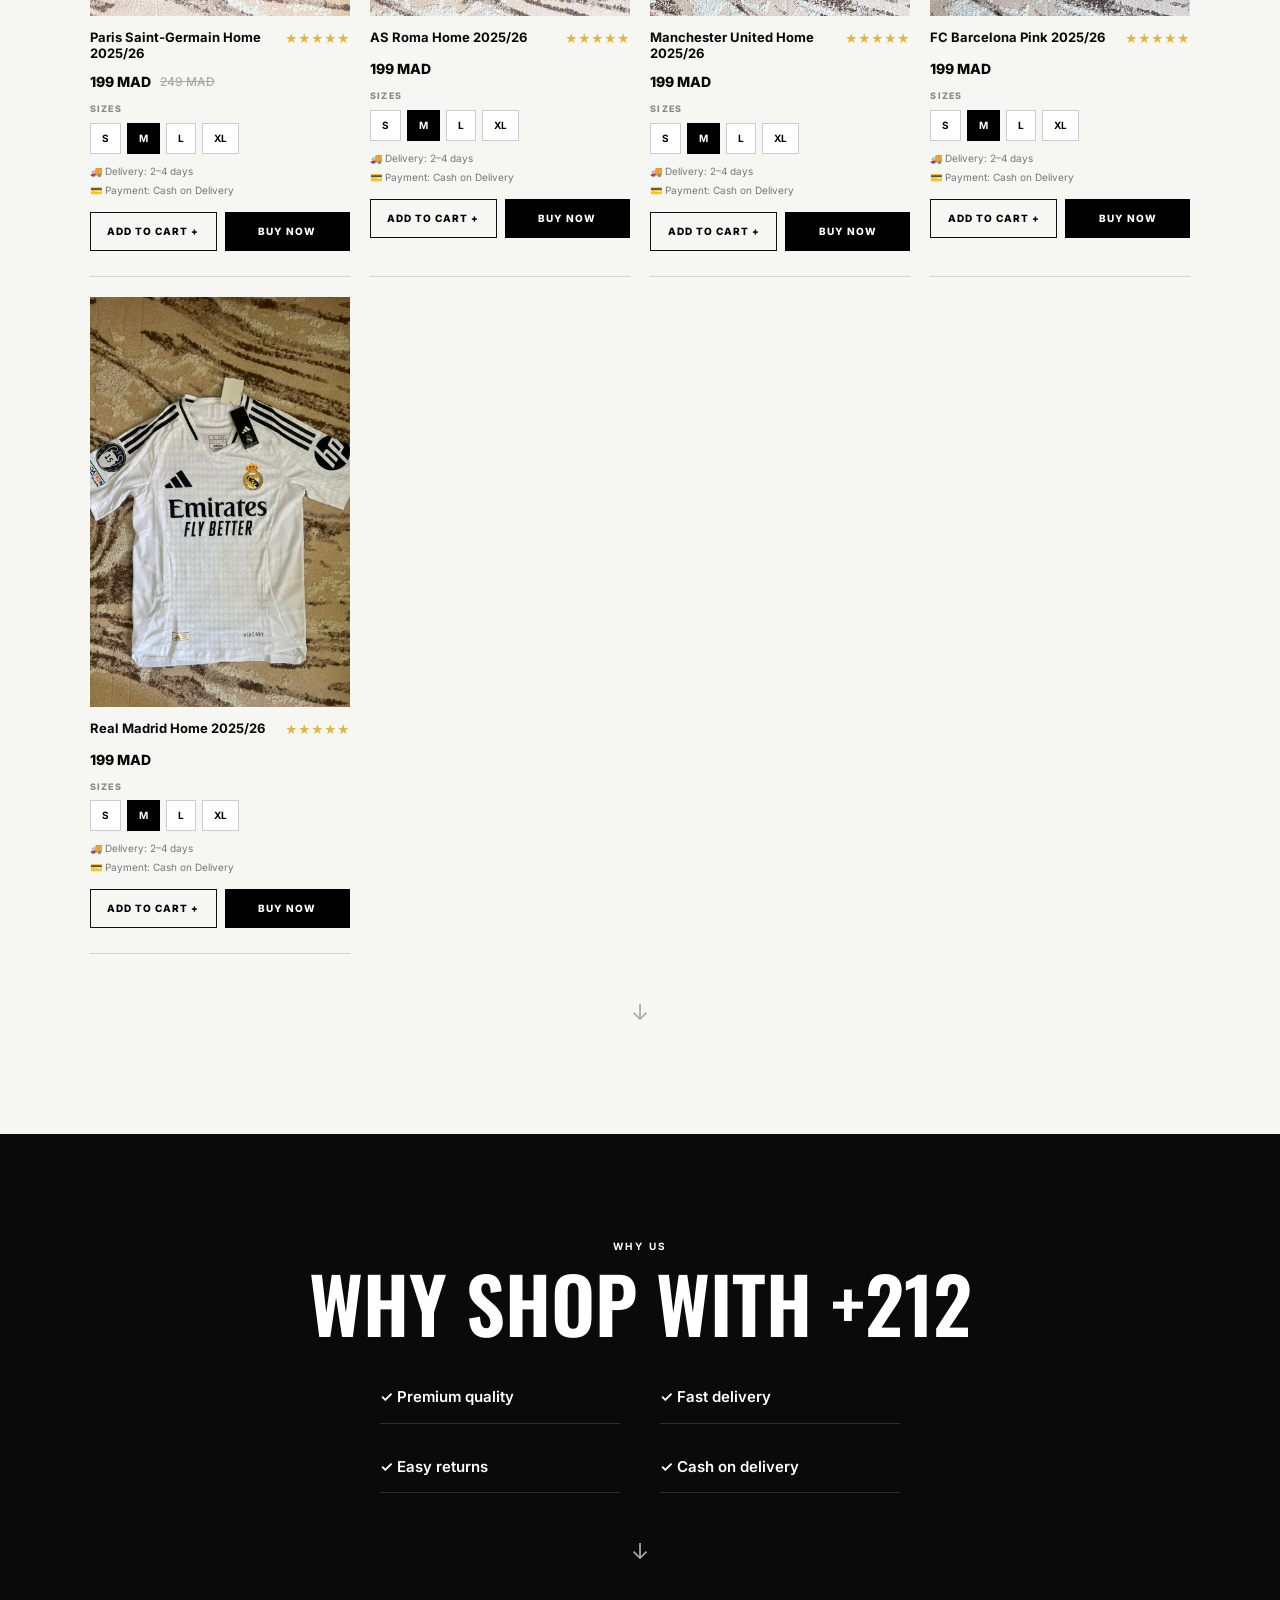
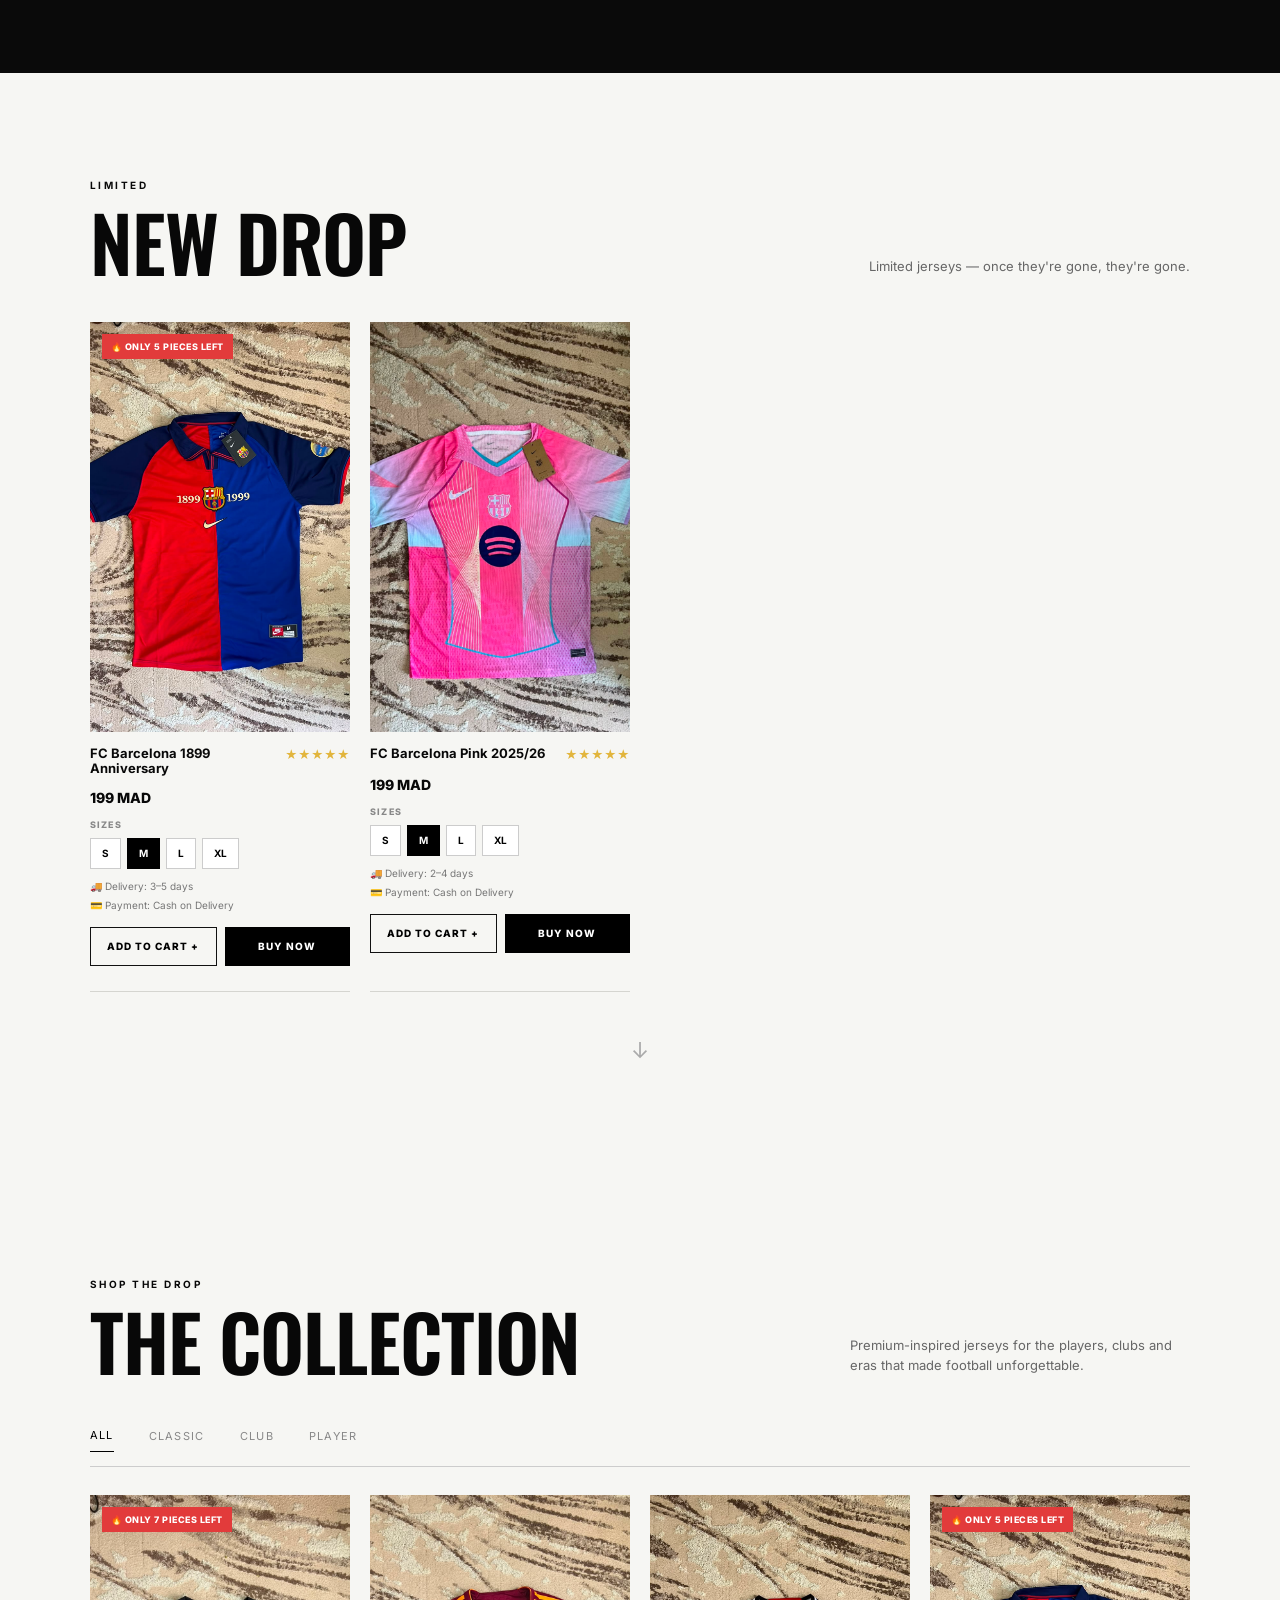
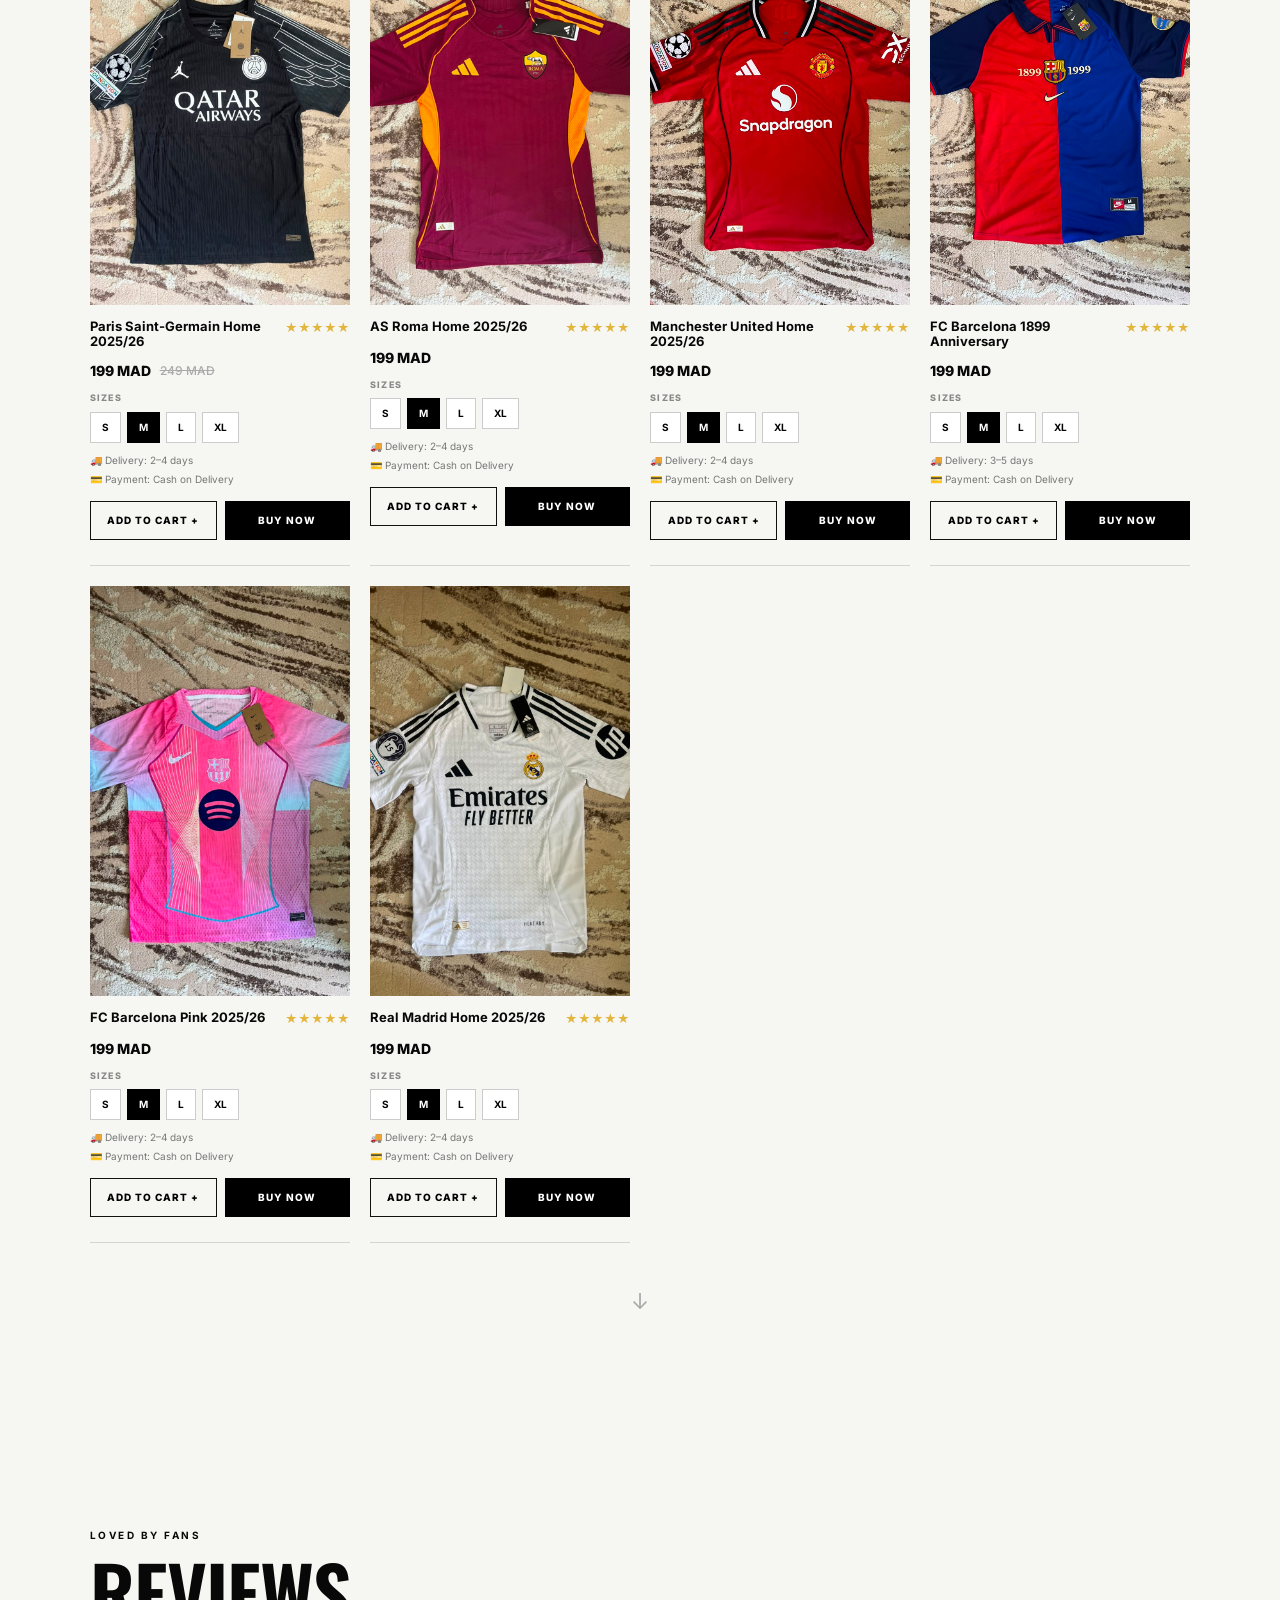
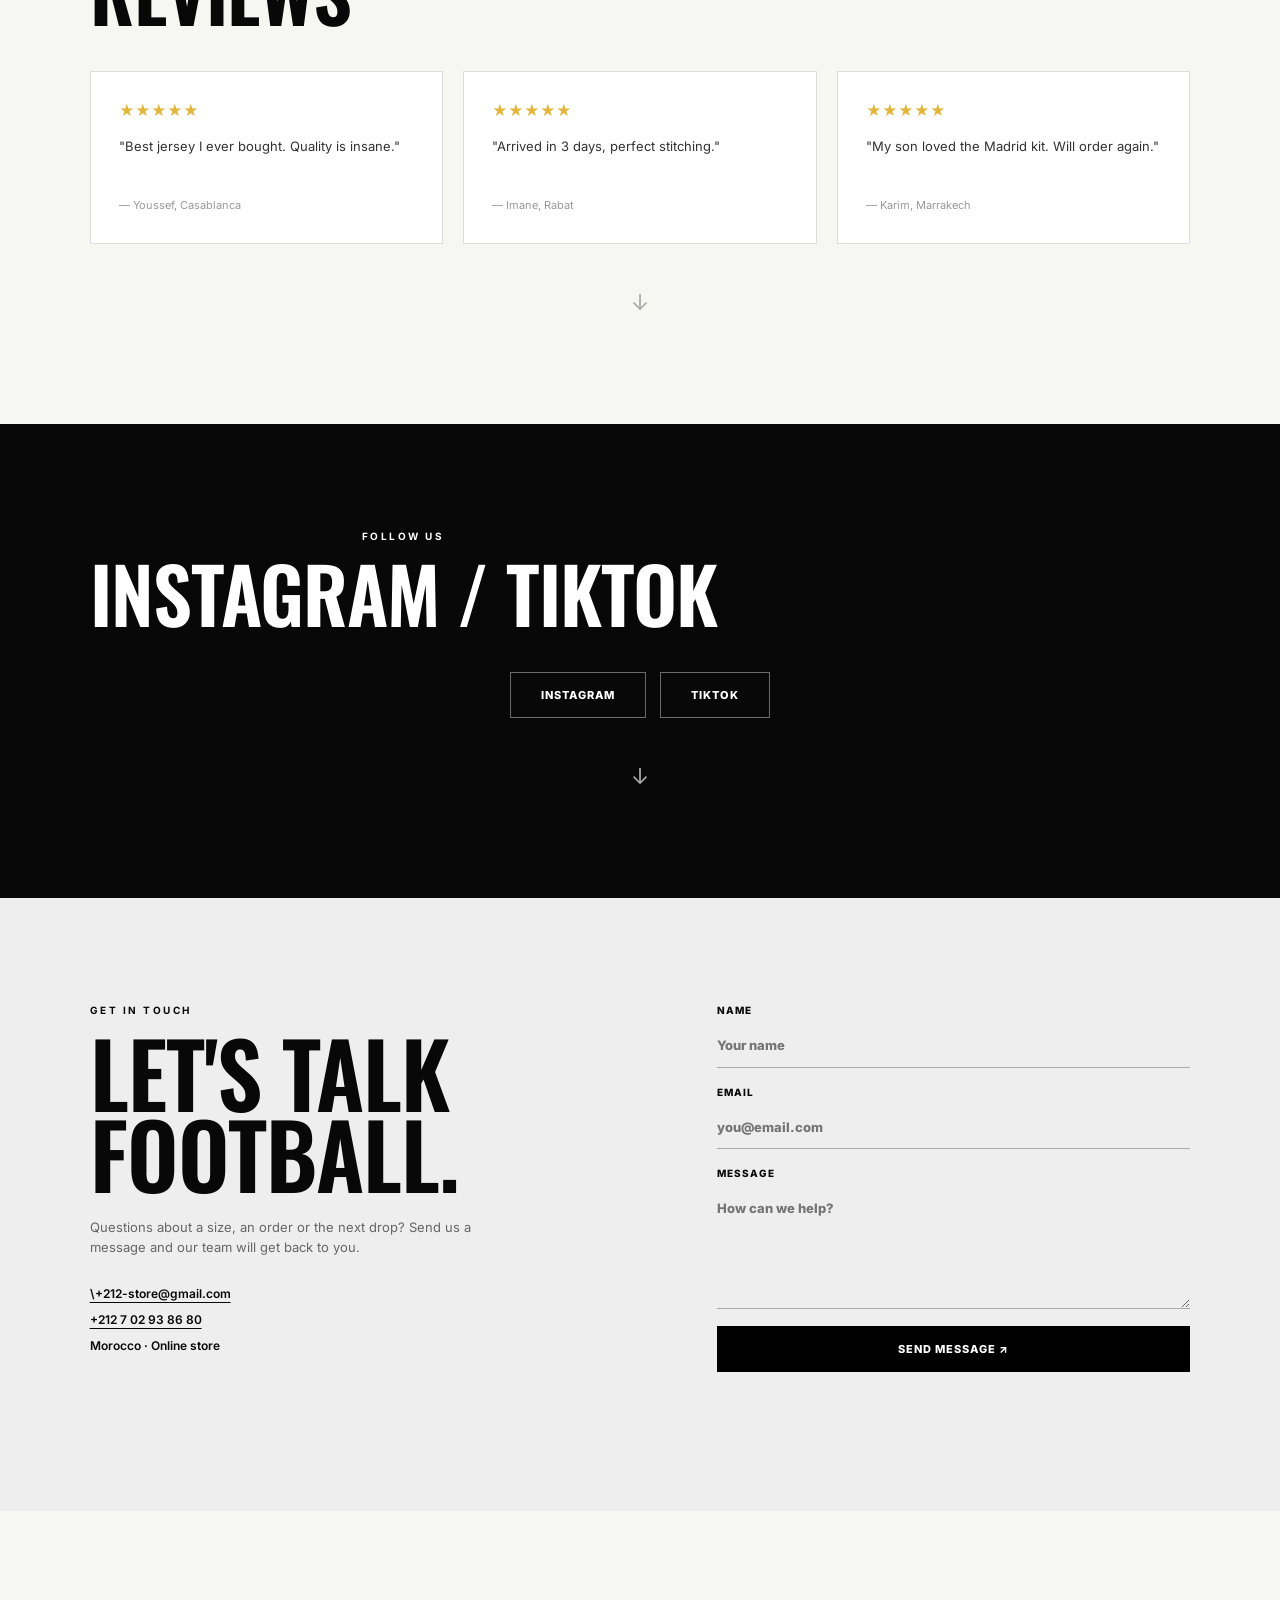
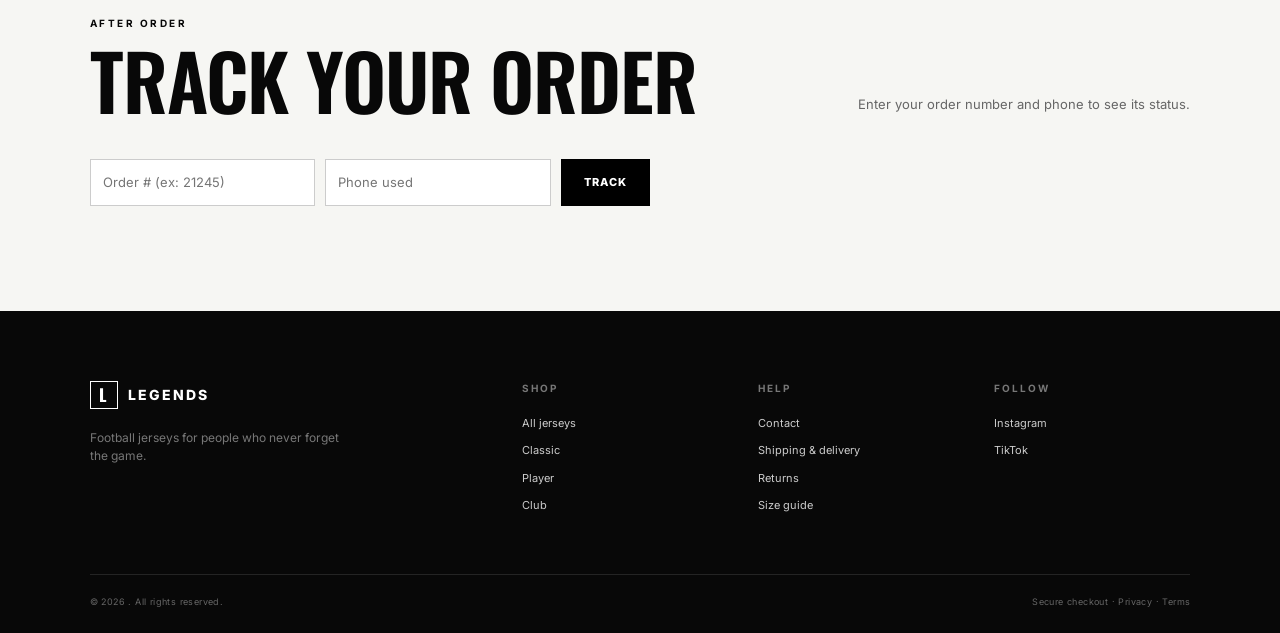
==== commit c172fc99: "Update footer/contact details" ====
--- a/index.html
+++ b/index.html
@@ -145,7 +145,7 @@
         <p>Questions about a size, an order or the next drop? Send us a message and our team will get back to you.</p>
         <div class="contact-details">
           <a href="mailto:hello@legends-store.com">\+212-store@gmail.com</a>
-          <a href="tel:+212600000000">+212 7 02 93 86 80</a>
+          <a href="tel:+2127029">+212 7 02 93 86 80</a>
           <span>Morocco · Online store</span>
         </div>
       </div>
@@ -182,9 +182,9 @@
       </div>
       <div class="footer-col"><h4>SHOP</h4><a href="#collection">All jerseys</a><a href="#collection">Classic</a><a href="#collection">Player</a><a href="#collection">Club</a></div>
       <div class="footer-col"><h4>HELP</h4><a href="#contact">Contact</a><a href="#">Shipping & delivery</a><a href="#">Returns</a><a href="#">Size guide</a></div>
-      <div class="footer-col"><h4>FOLLOW</h4><a href="#">Instagram</a><a href="#">TikTok</a><a href="#">Facebook</a></div>
+      <div class="footer-col"><h4>FOLLOW</h4><a href="#">Instagram</a><a href="#">TikTok</a></div>
     </div>
-    <div class="footer-bottom"><span>© 2026 LEGENDS. All rights reserved.</span><span>Secure checkout · Privacy · Terms</span></div>
+    <div class="footer-bottom"><span>© 2026 . All rights reserved.</span><span>Secure checkout · Privacy · Terms</span></div>
   </footer>
 
   <aside class="cart-drawer" id="cartDrawer" aria-hidden="true">
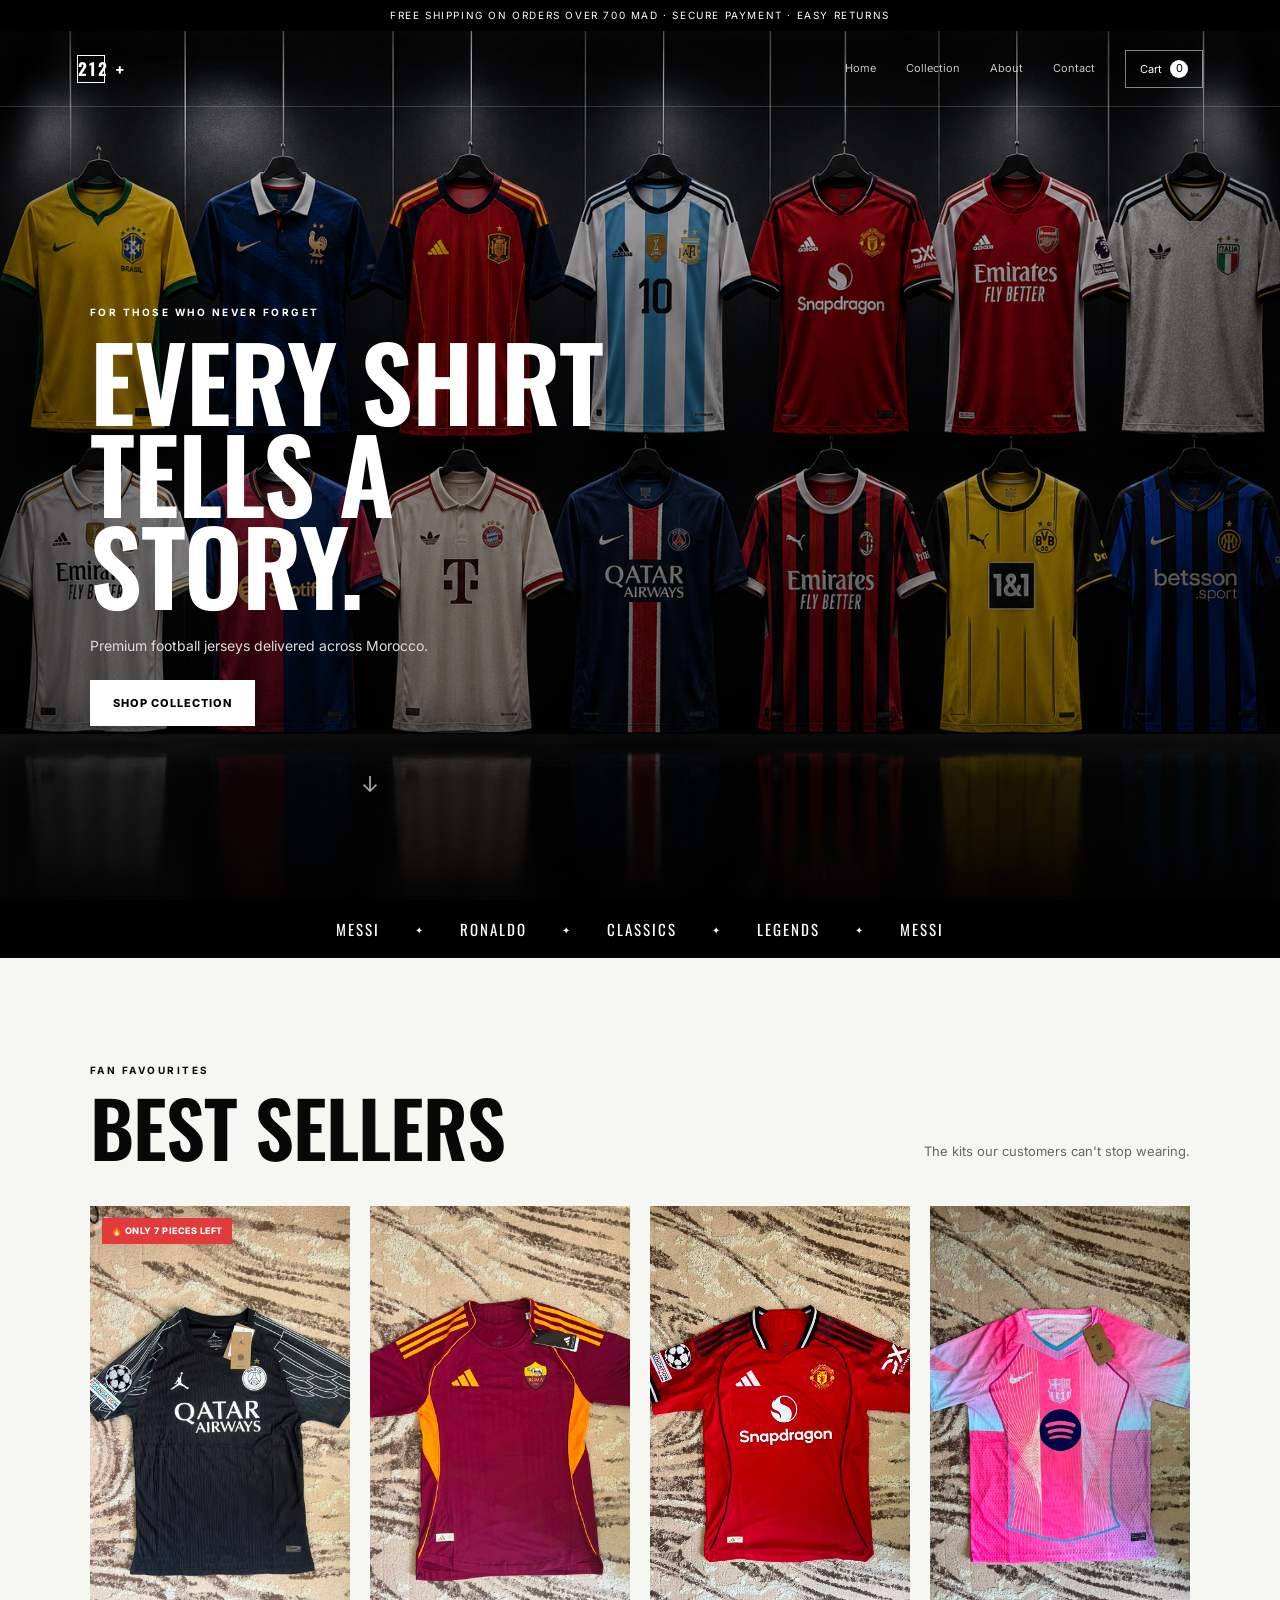
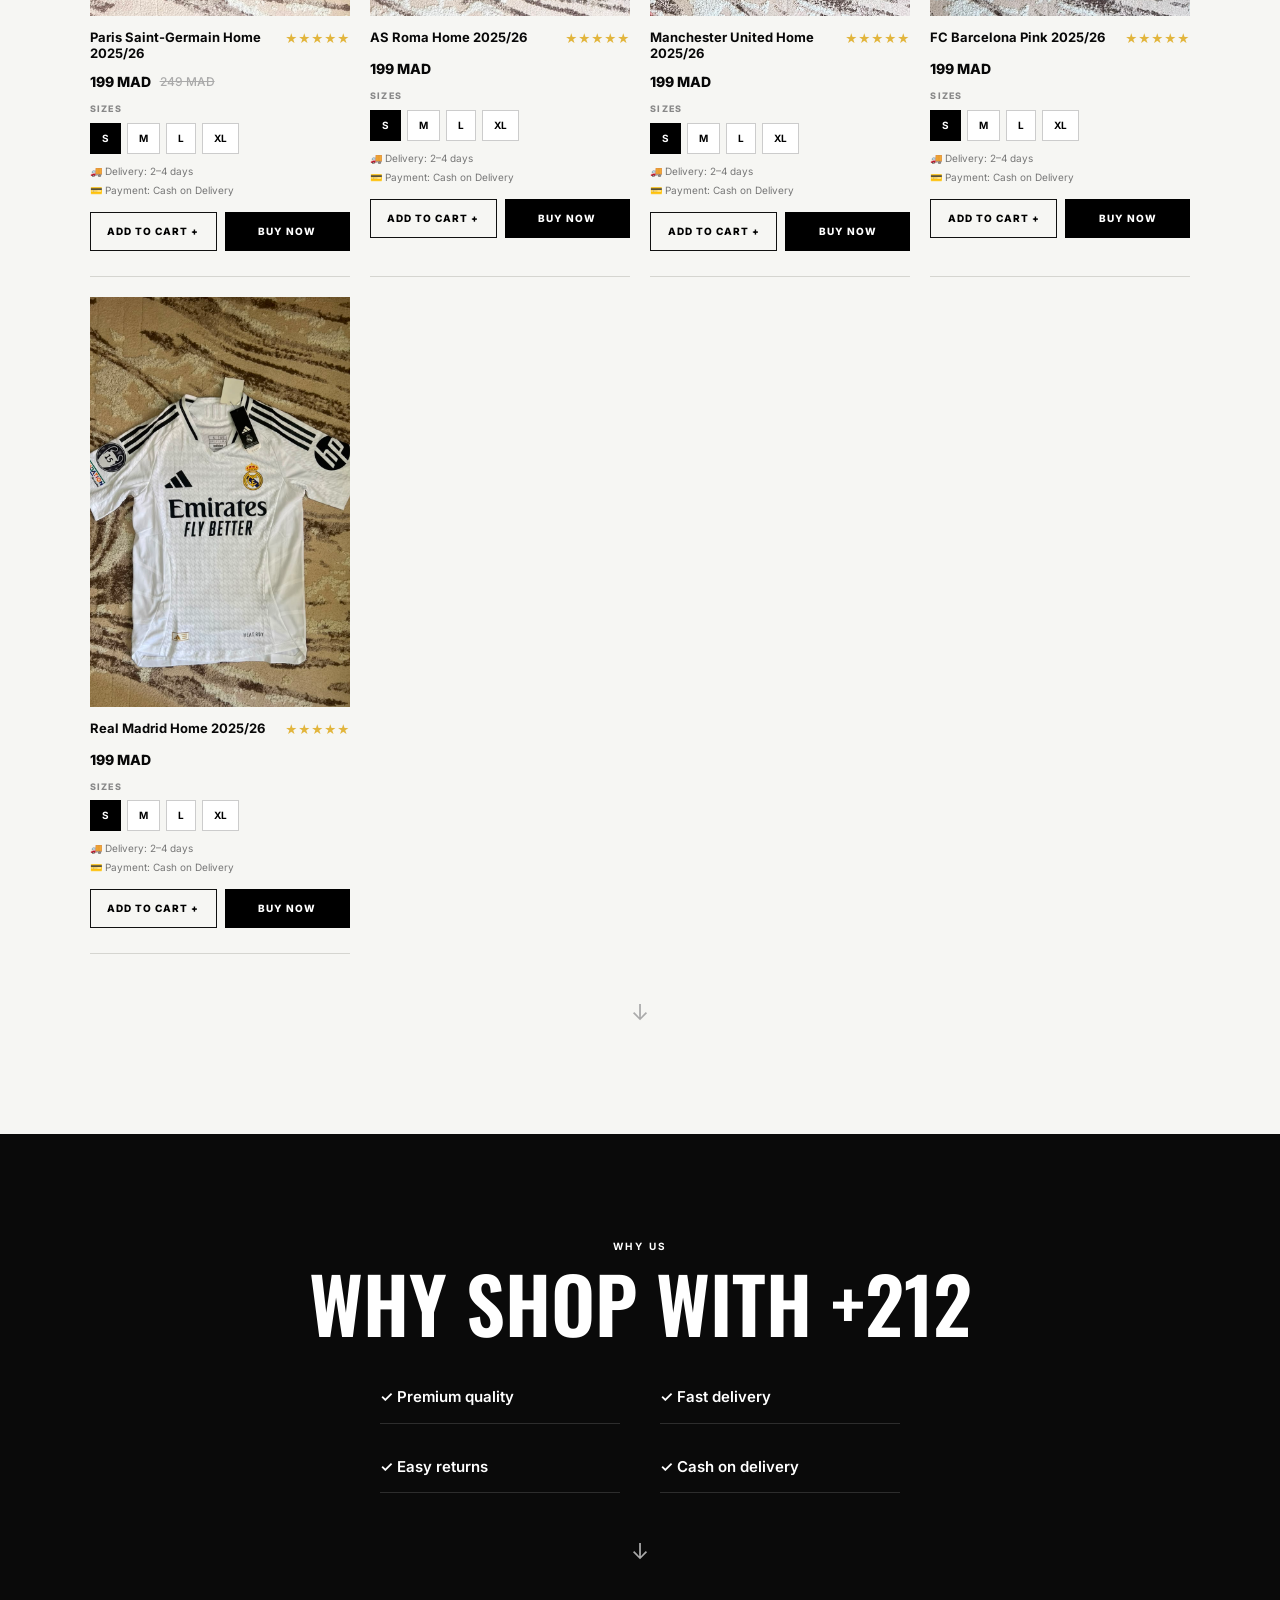
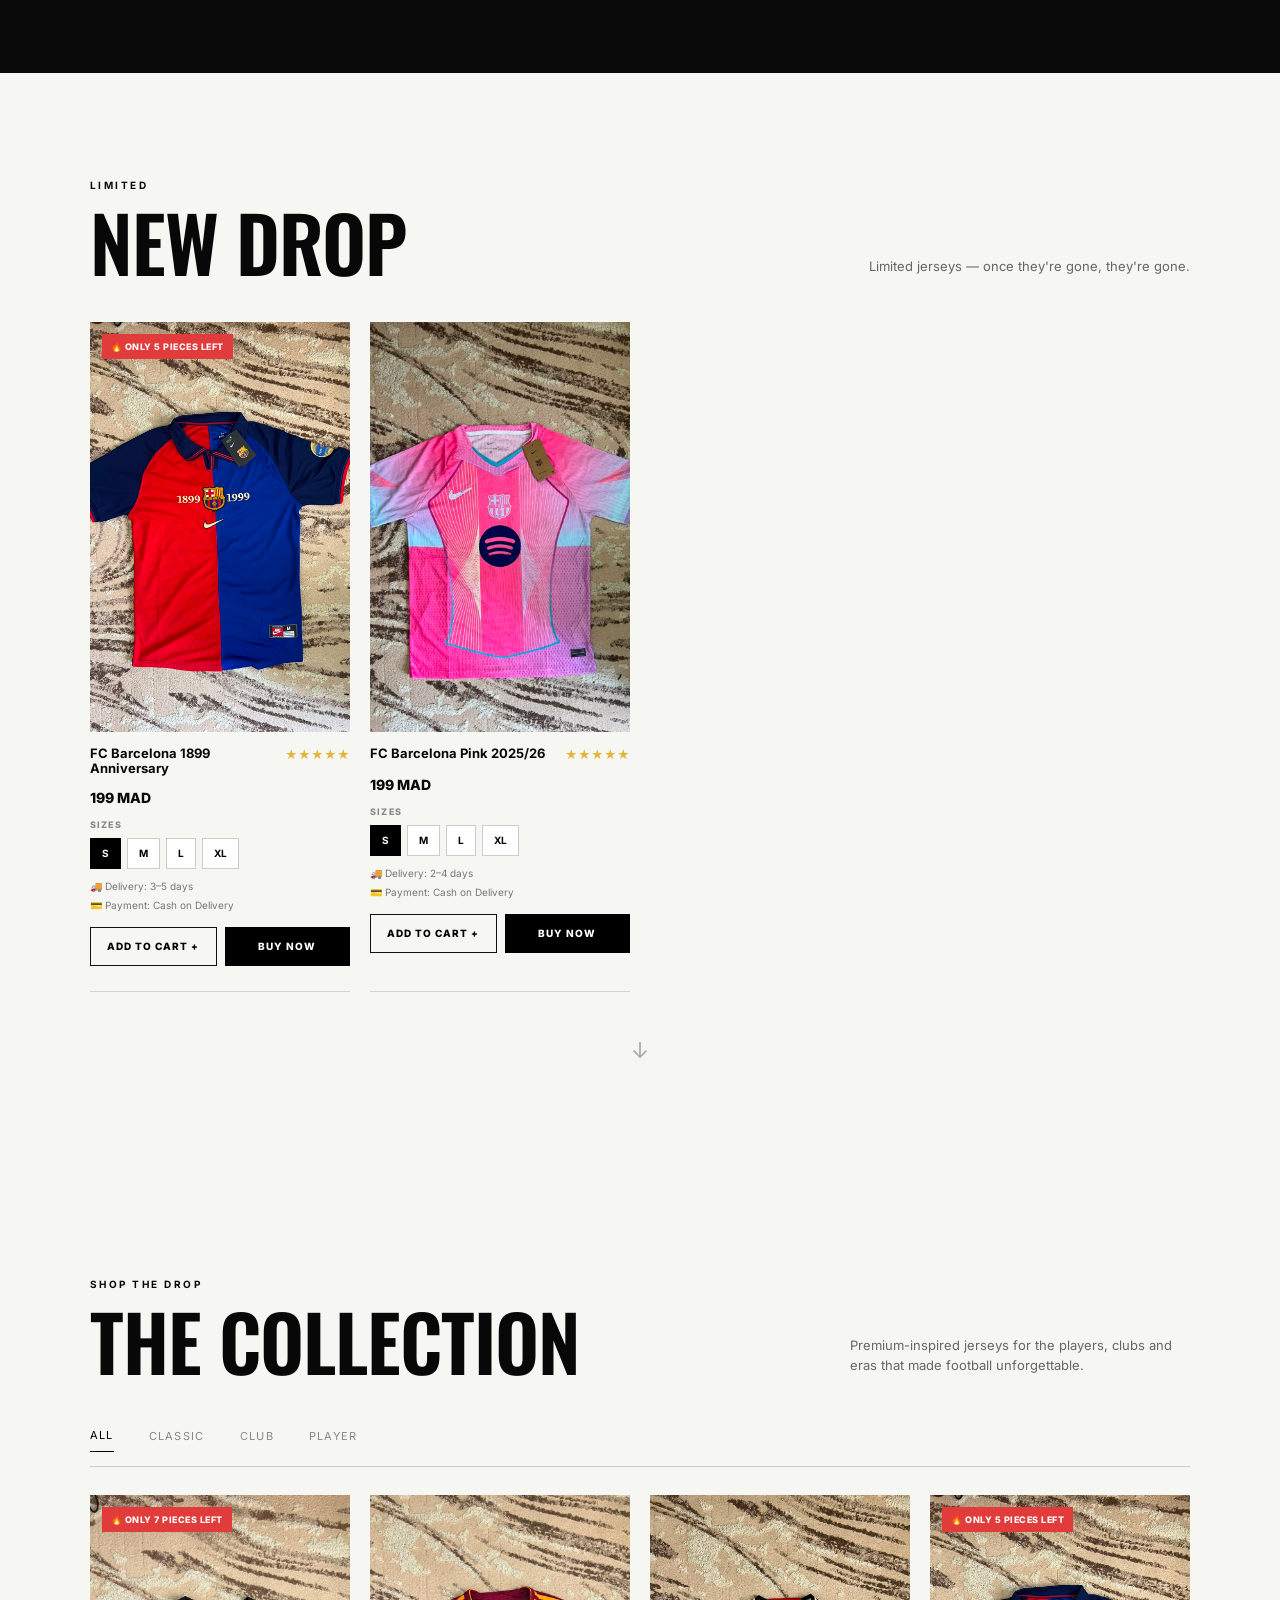
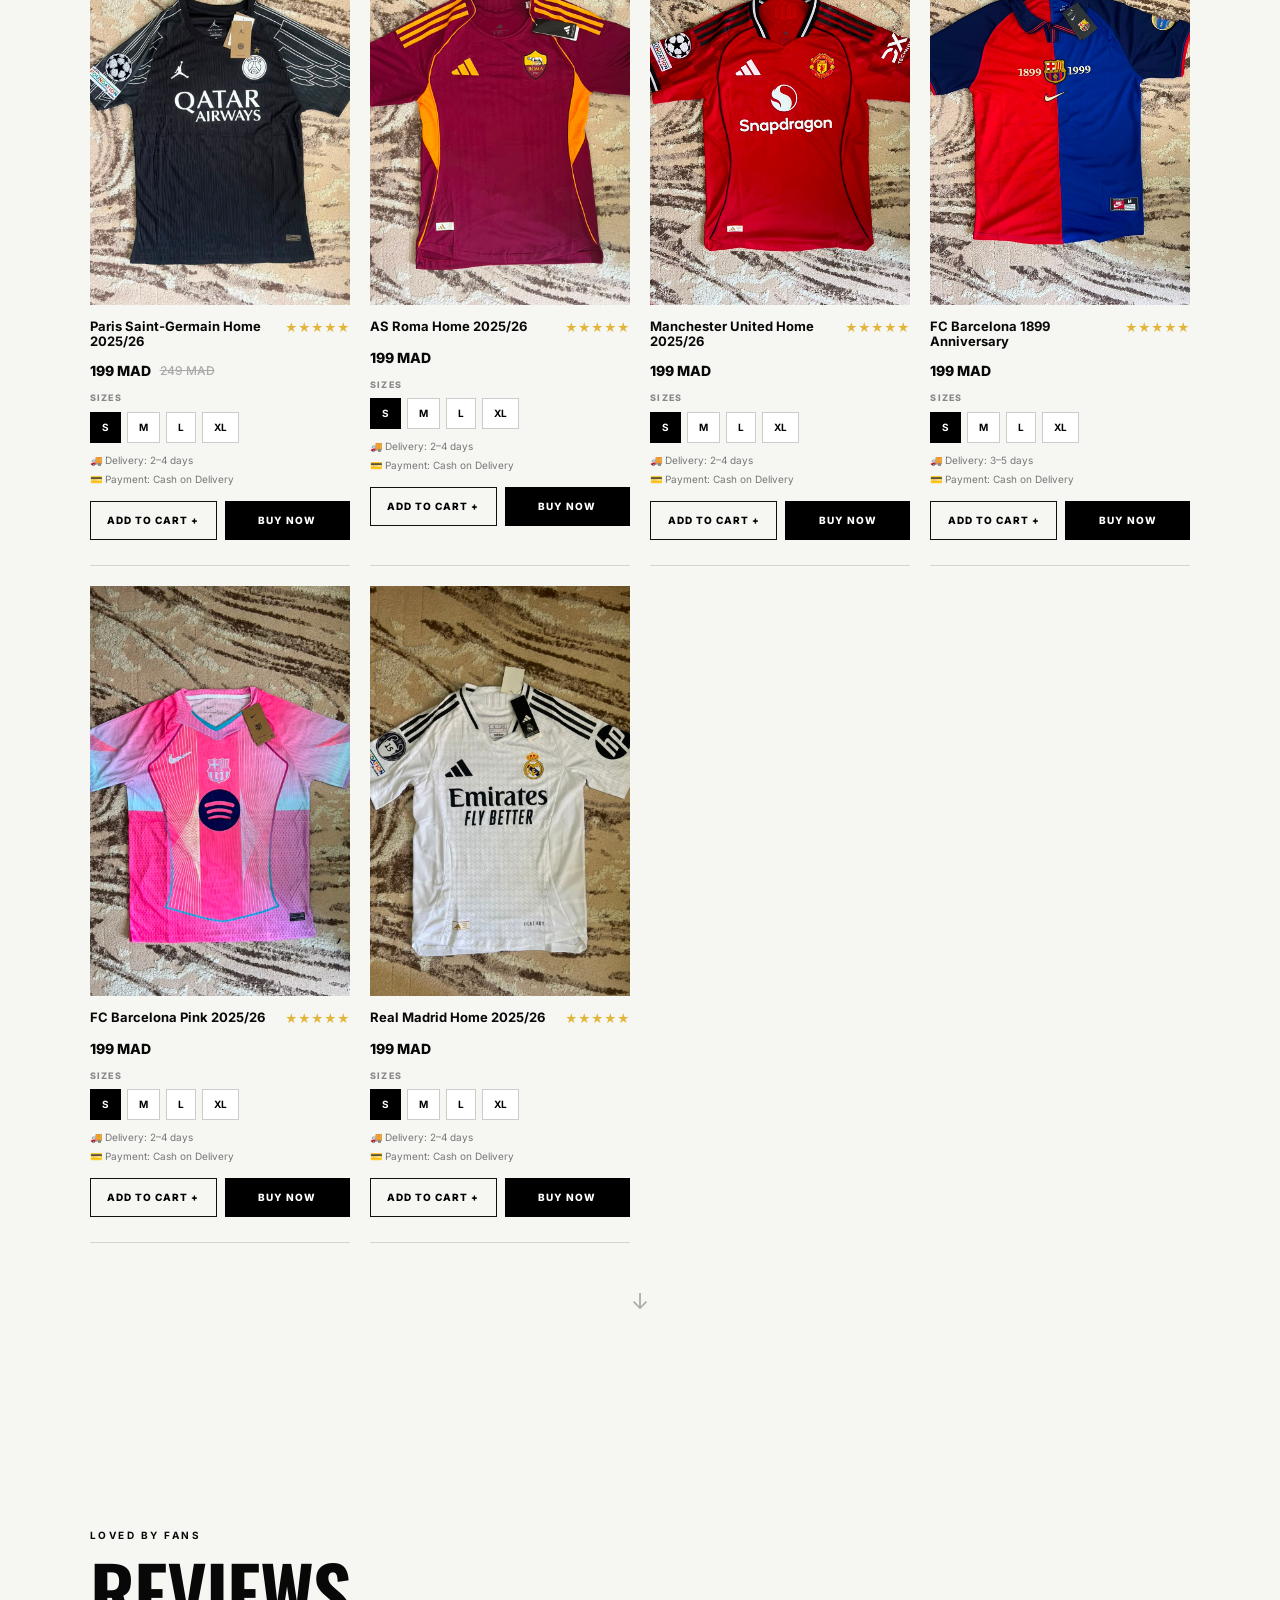
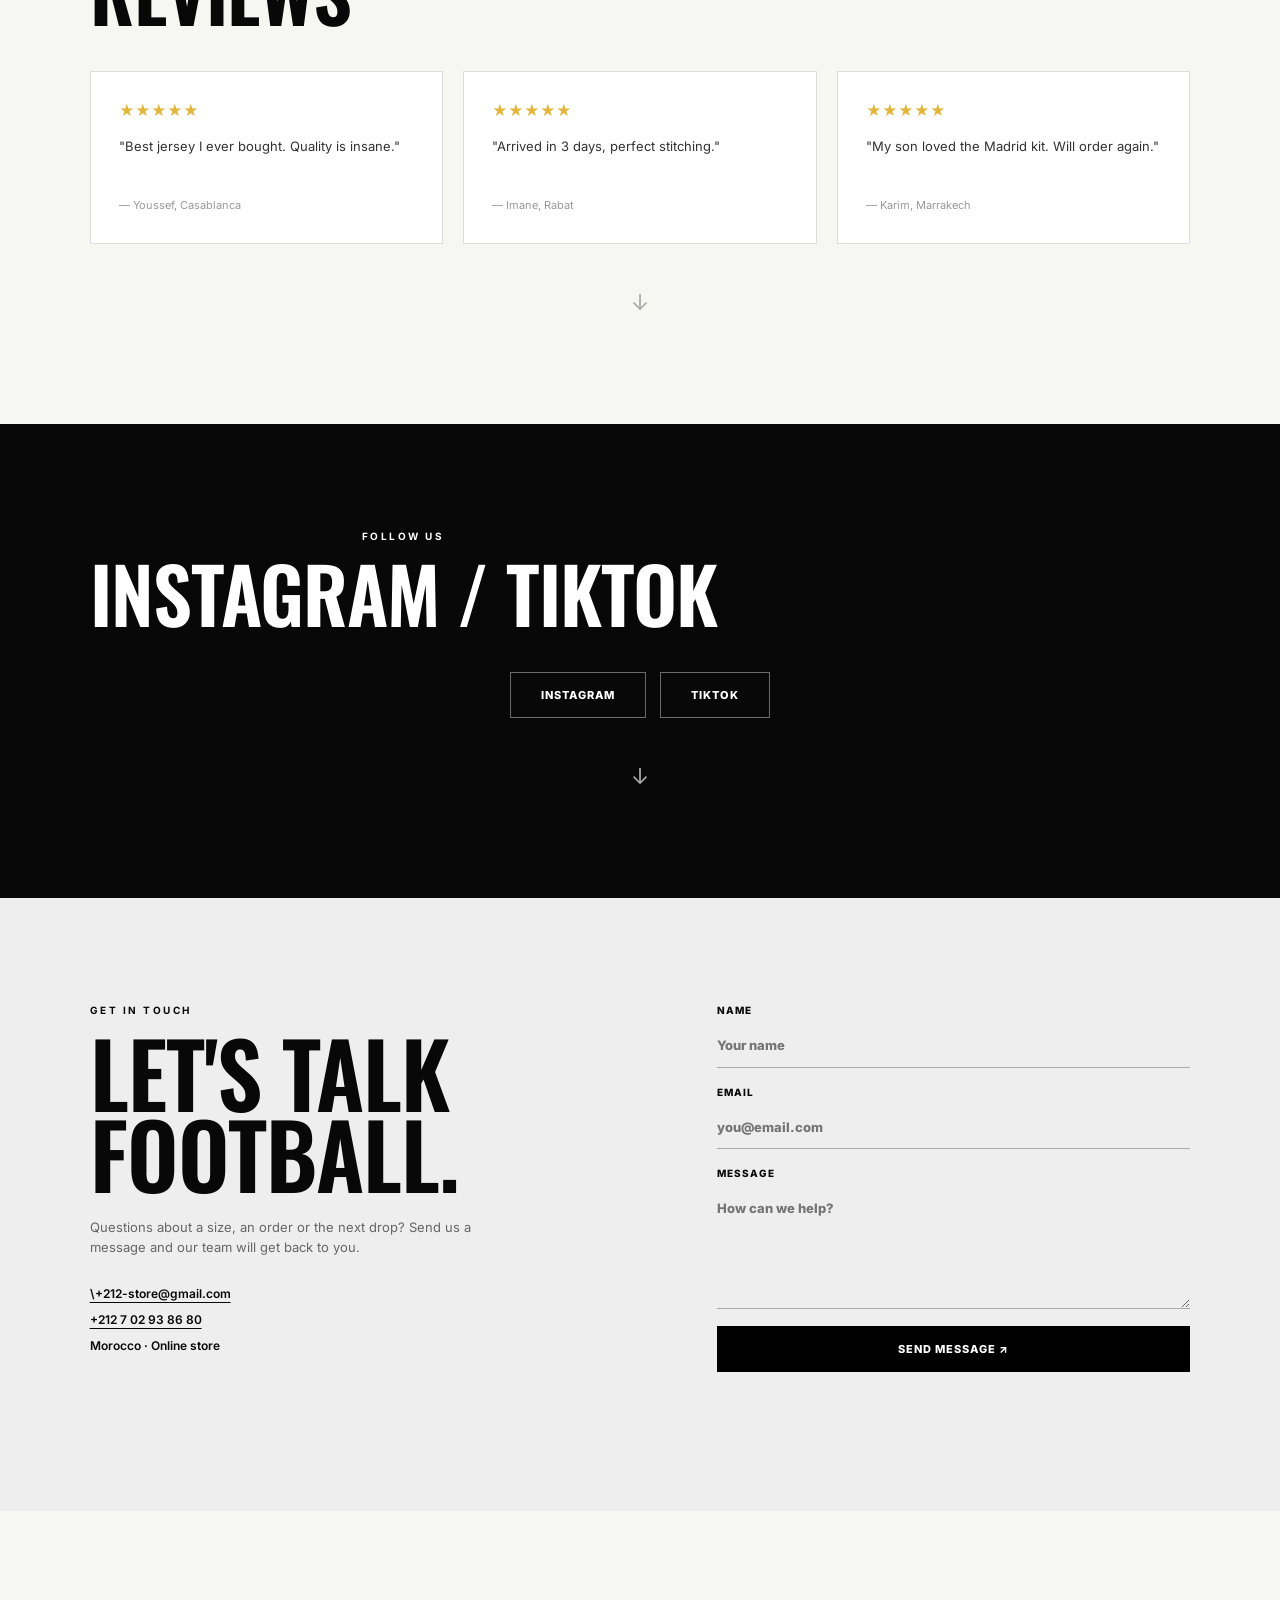
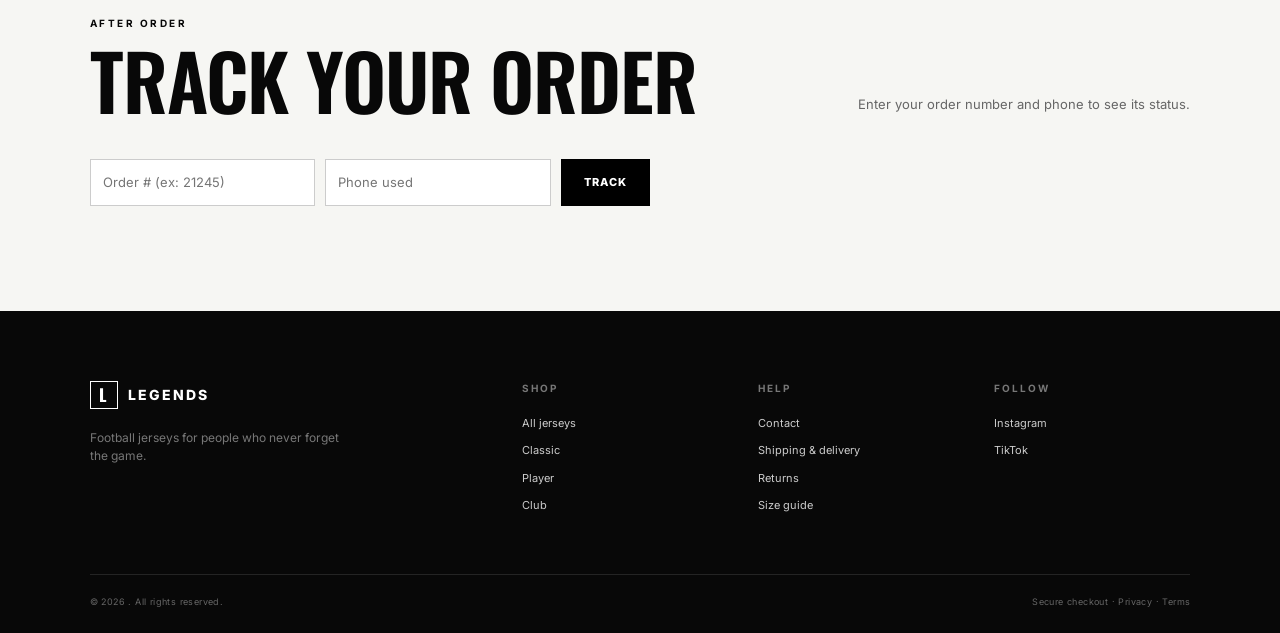
==== commit 69c1b730: "Add real Instagram link (212.stor7)" ====
--- a/index.html
+++ b/index.html
@@ -182,7 +182,7 @@
       </div>
       <div class="footer-col"><h4>SHOP</h4><a href="#collection">All jerseys</a><a href="#collection">Classic</a><a href="#collection">Player</a><a href="#collection">Club</a></div>
       <div class="footer-col"><h4>HELP</h4><a href="#contact">Contact</a><a href="#">Shipping & delivery</a><a href="#">Returns</a><a href="#">Size guide</a></div>
-      <div class="footer-col"><h4>FOLLOW</h4><a href="#">Instagram</a><a href="#">TikTok</a></div>
+      <div class="footer-col"><h4>FOLLOW</h4><a href="https://www.instagram.com/212.stor7/">Instagram</a><a href="#">TikTok</a></div>
     </div>
     <div class="footer-bottom"><span>© 2026 . All rights reserved.</span><span>Secure checkout · Privacy · Terms</span></div>
   </footer>
--- a/style.css
+++ b/style.css
@@ -126,6 +126,9 @@
 .buy-now{flex:1;border:0;background:#000;color:#fff;padding:11px;font-size:10px;font-weight:800;letter-spacing:1px;cursor:pointer;text-transform:uppercase;transition:.2s}
 .buy-now:hover{background:#252525}
 .stock-badge{position:absolute;top:12px;left:12px;z-index:3;background:#e23b3b;color:#fff;font-size:9px;font-weight:800;letter-spacing:.5px;padding:6px 9px;text-transform:uppercase}
+.stock-badge.out{background:#555}
+.size:disabled{border-color:#ddd;color:#bbb;cursor:not-allowed;text-decoration:line-through;background:#fafafa}
+.size:disabled:hover{border-color:#ddd}
 
 /* ===== Order tracking ===== */
 .track{background:#f6f6f3}
